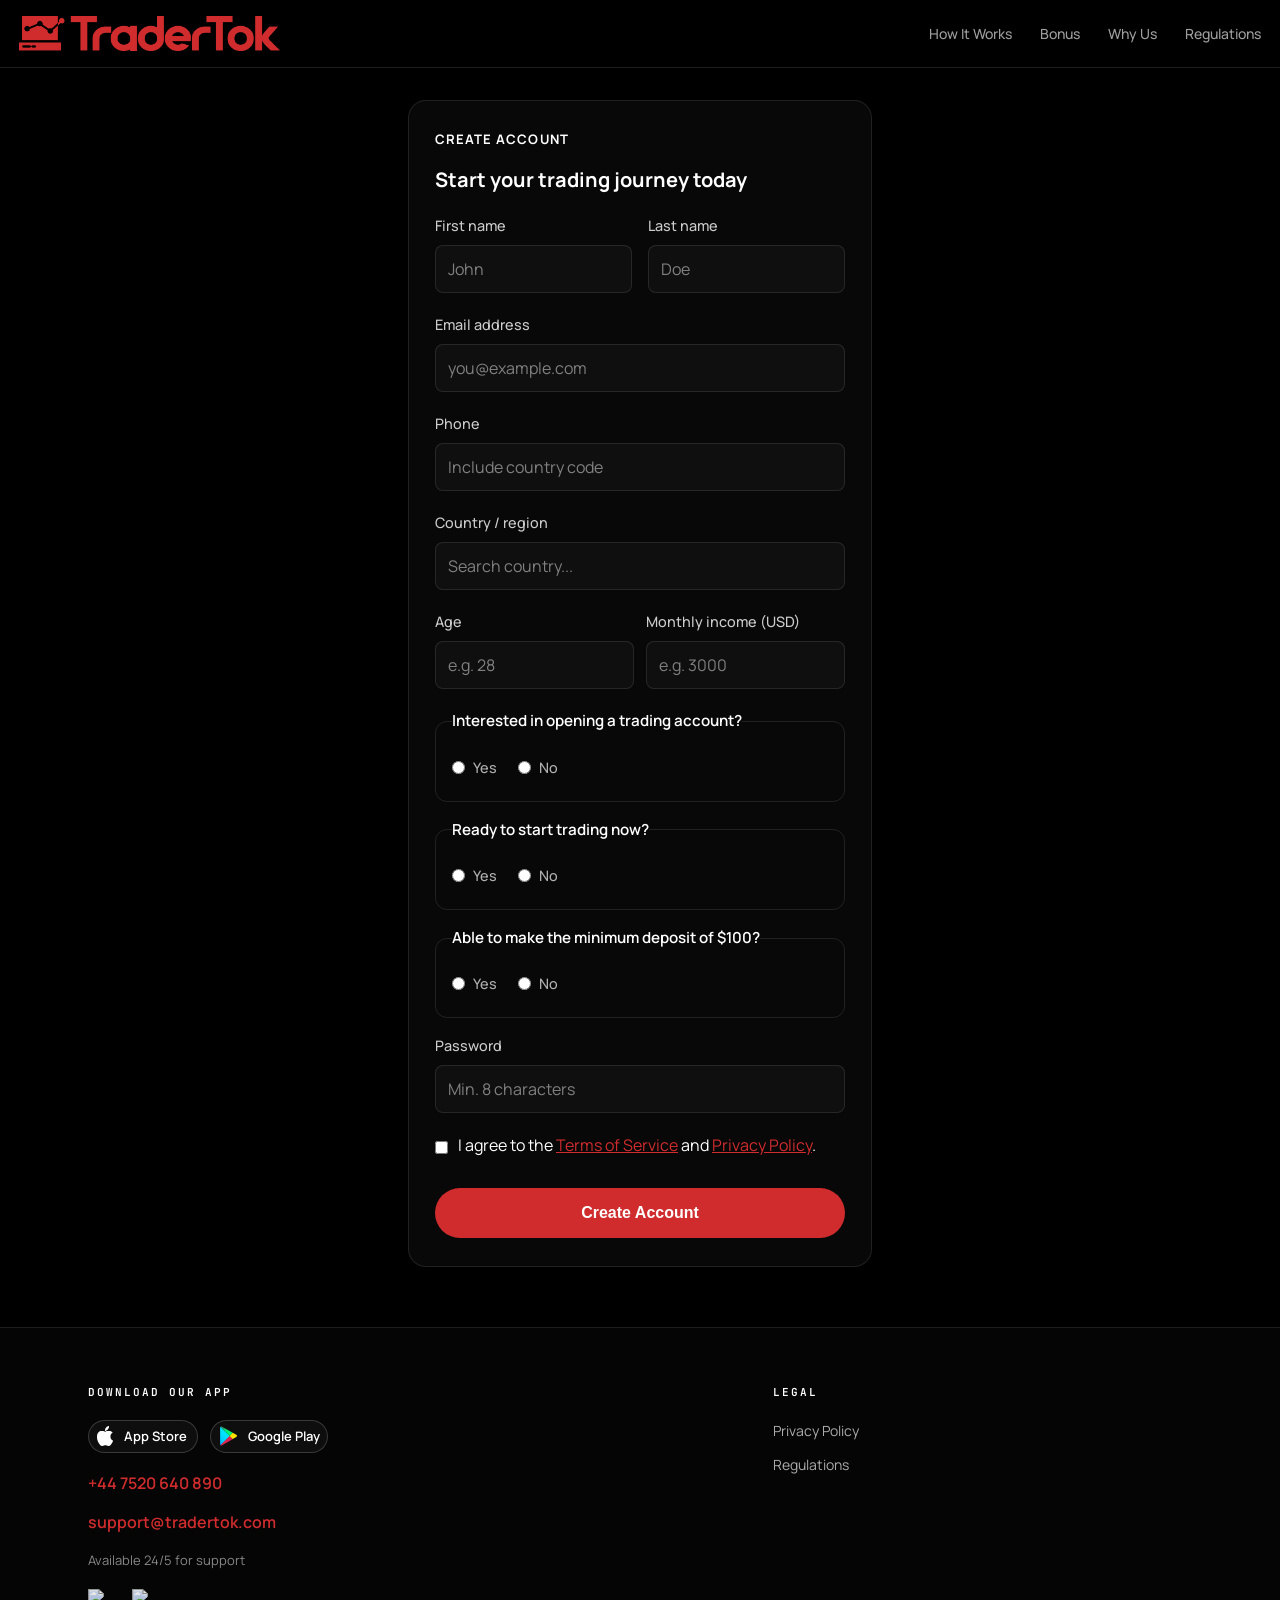
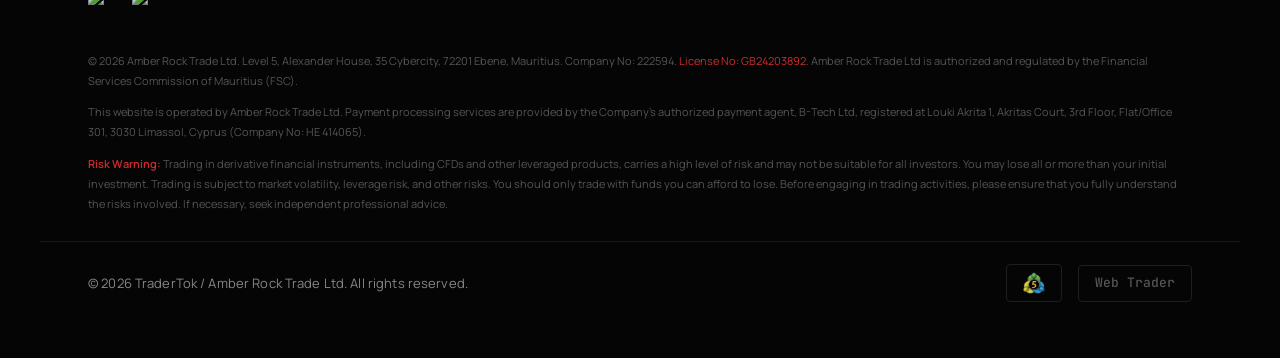
==== create-account.html @ b2080ecd "Add create-account.html and create-account.js" ====
<!DOCTYPE html>
<html lang="en">
<head>
    <meta charset="UTF-8">
    <meta name="viewport" content="width=device-width, initial-scale=1.0">
    <meta name="robots" content="noindex, nofollow">
    <link rel="icon" href="./assets/images/logo.png">
    <!-- Google Tag Manager -->
    <script>(function(w,d,s,l,i){w[l]=w[l]||[];w[l].push({'gtm.start':
    new Date().getTime(),event:'gtm.js'});var f=d.getElementsByTagName(s)[0],
    j=d.createElement(s),dl=l!='dataLayer'?'&l='+l:'';j.async=true;j.src=
    'https://www.googletagmanager.com/gtm.js?id='+i+dl;f.parentNode.insertBefore(j,f);
    })(window,document,'script','dataLayer','GTM-MFLLNNTD');</script>
    <!-- End Google Tag Manager -->
    <title>Create Account | TraderTok</title>
    <link rel="preconnect" href="https://fonts.googleapis.com">
    <link rel="preconnect" href="https://fonts.gstatic.com" crossorigin>
    <link href="https://fonts.googleapis.com/css2?family=JetBrains+Mono:wght@400;500;600&family=Manrope:wght@400;500;600;700;800&display=swap" rel="stylesheet">
    <link rel="stylesheet" href="./assets/css/design-tokens.css">
    <link rel="stylesheet" href="./assets/css/styles.css">
    <link rel="stylesheet" href="./assets/css/education-hub.css">
    <link rel="stylesheet" href="./assets/css/education-about-alignment.css">
    <style id="global-button-pills">
    :root { --btn-pill-radius: 9999px; }
    :is(.btn-primary,.btn-secondary,.btn-secondary1,.btn,.registration-account-submit,.edu-lead-gate-submit)
    { border-radius: var(--btn-pill-radius) !important; }
    </style>

    <style>
    .ib-search-select { position: relative; }
    .ib-search-select-input { width: 100%; }
    .ib-search-select-list {
        position: absolute; left: 0; right: 0; top: calc(100% + 4px);
        z-index: 40; max-height: 260px; overflow-y: auto;
        margin: 0; padding: 4px 0; list-style: none;
        background: var(--bg-secondary, #1a1a1a);
        border: 1px solid rgba(255,255,255,0.12);
        border-radius: 10px; box-shadow: 0 12px 32px rgba(0,0,0,0.35);
    }
    .ib-search-select-option { padding: 10px 14px; cursor: pointer; font-size: 0.95rem; color: var(--text-primary, #f2f2f2); }
    .ib-search-select-option:hover,
    .ib-search-select-option.is-highlighted { background: rgba(208,44,45,0.12); }
    .ib-search-select-option[hidden] { display: none !important; }
    </style>

    <style>
    :root {
        --border: #1E1E1E; --border-light: #2A2A2A;
        --font-mono: 'JetBrains Mono', monospace;
        --text-muted: #555555;
        --font-display: "Manrope", system-ui, sans-serif;
        --accent: #D02C2D;
    }
    .store-icon { width: 20px; height: 20px; flex-shrink: 0; display: block; }
    .site-footer { border-top: 1px solid var(--border); background: #050505; padding: 56px 0; }
    .site-footer-inner { max-width: 1200px; margin: 0 auto; padding: 0 48px; display: grid; grid-template-columns: 1.5fr 1fr; gap: 56px; }
    .footer-title { font-family: var(--font-mono); font-size: 11px; text-transform: uppercase; letter-spacing: 2px; color: var(--text-primary); margin-bottom: 18px; }
    .footer-links { display: flex; flex-direction: column; gap: 12px; }
    .footer-link { font-size: 14px; color: rgba(242,242,242,0.7); text-decoration: none; }
    .footer-link:hover { color: var(--text-primary); }
    .footer-store-buttons { display: flex; gap: 12px; flex-wrap: wrap; margin-bottom: 18px; }
    .footer-store-btn { display: inline-flex; align-items: center; gap: 10px; padding: 5px 7px; border: 1px solid rgba(255,255,255,0.18); border-radius: 999px; background: rgba(255,255,255,0.04); color: var(--text-primary); font-size: 13px; font-weight: 600; text-decoration: none; }
    .footer-contact { margin-top: 10px; }
    .footer-phone, .footer-email { display: block; color: var(--accent); text-decoration: none; font-weight: 600; margin-bottom: 6px; }
    .footer-support-note { font-size: 13px; color: rgba(242,242,242,0.55); }
    .footer-payments { display: flex; align-items: center; gap: 16px; margin-top: 18px; }
    .footer-payments img { height: 22px; width: auto; object-fit: contain; opacity: 0.9; display: block; }
    .footer-subbar-inner { max-width: 1200px; margin: 28px auto 0; padding: 22px 48px 0; border-top: 1px solid rgba(255,255,255,0.07); display: flex; align-items: center; justify-content: space-between; gap: 16px; }
    .footer-subbar-copy { font-size: 13px; color: rgba(242,242,242,0.55); }
    .footer-partners { display: flex; gap: 16px; align-items: center; flex-wrap: wrap; }
    .footer-partner { font-family: var(--font-mono); font-size: 13px; font-weight: 500; color: var(--text-muted); padding: 7px 16px; border: 1px solid var(--border); border-radius: 4px; display: inline-flex; align-items: center; gap: 8px; }
    .footer-regulatory { font-size: 11px; line-height: 1.8; color: var(--text-muted); max-width: 1200px; margin: 40px auto 0; padding: 0 48px; }
    .footer-regulatory p { margin-bottom: 12px; }
    .footer-regulatory .risk-warning { color: var(--accent); font-weight: 600; }
    .container { max-width: 1200px; margin: 0 auto; padding: 0 48px; }
    @media (max-width: 1024px) { .site-footer-inner { grid-template-columns: 1fr 1fr; gap: 40px; } }
    @media (max-width: 640px) { .site-footer-inner { grid-template-columns: 1fr; padding: 0 20px; gap: 28px; } .footer-subbar-inner { padding: 16px 20px 0; flex-direction: column; text-align: center; } .footer-regulatory { padding: 0 20px; } }

    .mktg-nav {
        position: fixed; top: 0; left: 0; right: 0; z-index: 200;
        height: 68px; padding: 0 0.5cm;
        display: flex; align-items: center; justify-content: space-between;
        background: rgba(0,0,0,0.92); backdrop-filter: blur(24px);
        border-bottom: 1px solid var(--border);
    }
    .mktg-nav-logo { display: flex; align-items: center; text-decoration: none; flex-shrink: 0; }
    .mktg-nav-logo-img { height: 36px; width: auto; object-fit: contain; }
    .mktg-nav-links { display: flex; align-items: center; gap: 28px; list-style: none; min-width: 0; }
    .mktg-nav-links a { color: rgba(242,242,242,0.65); text-decoration: none; font-size: 14px; font-weight: 500; transition: color 0.2s; }
    .mktg-nav-links a:hover { color: #f2f2f2; }
    .mktg-mobile-btn { display: none; background: none; border: none; cursor: pointer; flex-direction: column; gap: 5px; padding: 8px; flex-shrink: 0; }
    .mktg-mobile-btn span { display: block; width: 24px; height: 2px; background: #f2f2f2; border-radius: 2px; }
    @media (max-width: 900px) {
        .mktg-nav { padding: 0 0.5cm; }
        .mktg-nav-links { display: none; position: fixed; top: 68px; left: 0; right: 0; flex-direction: column; align-items: stretch; gap: 0; background: rgba(0,0,0,0.97); border-bottom: 1px solid var(--border); z-index: 199; }
        .mktg-nav-links.show { display: flex; }
        .mktg-nav-links li { border-bottom: 1px solid rgba(255,255,255,0.07); }
        .mktg-nav-links a { padding: 14px 24px; display: block; }
        .mktg-mobile-btn { display: flex; }
    }
    </style>

    <style>
    .registration-qualification-fields { margin: 4px 0 8px; }
    .registration-qualification-fields .form-group input[type="number"] { width: 100%; }
    .registration-qualification-radio-group {
        border: 1px solid var(--border-color, rgba(255,255,255,0.12));
        border-radius: 12px; padding: 14px 16px; margin: 0 0 16px;
    }
    .registration-qualification-radio-group legend {
        color: var(--text-primary,#f2f2f2); font-weight:600; margin:0 0 8px; padding:0; font-size:0.95rem;
    }
    .registration-qualification-radio-group label {
        display:inline-flex; align-items:center; gap:8px; margin-right:18px; color:var(--text-secondary,#b0b0b0);
    }
    .ca-name-row { display:grid; grid-template-columns:1fr 1fr; gap:16px; }
    @media(max-width:480px){ .ca-name-row { grid-template-columns:1fr; } }
    .qual-grid-2 { display:grid; grid-template-columns:1fr 1fr; gap:12px; }
    @media(max-width:480px){ .qual-grid-2 { grid-template-columns:1fr; } }
    </style>
</head>
<body>
<noscript><iframe src="https://www.googletagmanager.com/ns.html?id=GTM-MFLLNNTD"
height="0" width="0" style="display:none;visibility:hidden"></iframe></noscript>

<nav class="mktg-nav">
    <a href="./" class="mktg-nav-logo">
        <img src="./assets/images/logo.png" alt="TraderTok" class="mktg-nav-logo-img">
    </a>
    <ul class="mktg-nav-links" id="mktgNavLinks">
        <li><a href="./index.html#how-it-works">How It Works</a></li>
        <li><a href="./index.html#bonus">Bonus</a></li>
        <li><a href="./index.html#why-tradertok">Why Us</a></li>
        <li><a href="./regulations.html">Regulations</a></li>
    </ul>
    <button class="mktg-mobile-btn" onclick="document.getElementById('mktgNavLinks').classList.toggle('show')" aria-label="Toggle navigation">
        <span></span><span></span><span></span>
    </button>
</nav>

<section class="education-subpage-content" style="padding-top:100px; padding-bottom:60px;">
    <div class="container" style="max-width:560px;">
        <div class="registration-account-card">
            <div class="education-article-meta">Create Account</div>
            <h3 class="registration-account-card-title">Start your trading journey today</h3>

            <form id="createAccountForm" class="deposit-form registration-account-form" novalidate>

                <!-- Name row -->
                <div class="ca-name-row">
                    <div class="form-group">
                        <label for="ca-firstname">First name</label>
                        <input id="ca-firstname" type="text" name="firstName" placeholder="John" required autocomplete="given-name">
                    </div>
                    <div class="form-group">
                        <label for="ca-lastname">Last name</label>
                        <input id="ca-lastname" type="text" name="lastName" placeholder="Doe" required autocomplete="family-name">
                    </div>
                </div>

                <!-- Email -->
                <div class="form-group">
                    <label for="ca-email">Email address</label>
                    <input id="ca-email" type="email" name="email" placeholder="you@example.com" required autocomplete="email">
                </div>

                <!-- Phone -->
                <div class="form-group">
                    <label for="ca-phone">Phone</label>
                    <input id="ca-phone" type="tel" name="phone" placeholder="Include country code" required autocomplete="tel">
                </div>

                <!-- Country searchable select — prefix: createAccount -->
                <div class="form-group">
                    <label for="createAccountCountrySearch">Country / region</label>
                    <div class="ib-search-select" id="createAccountCountryWrap">
                        <input type="hidden" name="country" id="createAccountCountry" value="">
                        <input type="text" id="createAccountCountrySearch" class="ib-search-select-input"
                            placeholder="Search country..." autocomplete="off" autocorrect="off" spellcheck="false"
                            aria-autocomplete="list" aria-controls="createAccountCountryList"
                            aria-expanded="false" role="combobox" required>
                        <ul class="ib-search-select-list" id="createAccountCountryList" role="listbox" hidden></ul>
                    </div>
                </div>

                <!-- Qualification fields -->
                <div class="registration-qualification-fields" data-qual-prefix="">
                    <div class="qual-grid-2">
                        <div class="form-group">
                            <label for="ca-lead-age">Age</label>
                            <input type="number" id="ca-lead-age" name="lead_age" min="18" max="120" step="1" inputmode="numeric" placeholder="e.g. 28" required>
                        </div>
                        <div class="form-group">
                            <label for="ca-lead-monthly-income">Monthly income (USD)</label>
                            <input type="number" id="ca-lead-monthly-income" name="lead_monthly_income" min="0" step="1" inputmode="numeric" placeholder="e.g. 3000" required>
                        </div>
                    </div>
                    <fieldset class="registration-qualification-radio-group">
                        <legend>Interested in opening a trading account?</legend>
                        <label><input type="radio" name="lead_interested_account" value="yes" required><span>Yes</span></label>
                        <label><input type="radio" name="lead_interested_account" value="no" required><span>No</span></label>
                    </fieldset>
                    <fieldset class="registration-qualification-radio-group">
                        <legend>Ready to start trading now?</legend>
                        <label><input type="radio" name="lead_ready_to_trade" value="yes" required><span>Yes</span></label>
                        <label><input type="radio" name="lead_ready_to_trade" value="no" required><span>No</span></label>
                    </fieldset>
                    <fieldset class="registration-qualification-radio-group">
                        <legend>Able to make the minimum deposit of $100?</legend>
                        <label><input type="radio" name="lead_min_deposit_100" value="yes" required><span>Yes</span></label>
                        <label><input type="radio" name="lead_min_deposit_100" value="no" required><span>No</span></label>
                    </fieldset>
                </div>

                <!-- Password -->
                <div class="form-group">
                    <label for="ca-password">Password</label>
                    <input id="ca-password" type="password" name="password" placeholder="Min. 8 characters" required autocomplete="new-password">
                </div>

                <!-- Terms -->
                <div class="edu-lead-gate-consent">
                    <label class="edu-lead-gate-check-label">
                        <input type="checkbox" name="consent" id="ca-consent" value="1" required>
                    </label>
                    <span>I agree to the <a href="./terms.html" target="_blank" rel="noopener noreferrer">Terms of Service</a> and <a href="./privacy.html" target="_blank" rel="noopener noreferrer">Privacy Policy</a>.</span>
                </div>

                <!-- Error -->
                <p class="edu-lead-gate-error" id="ca-error" role="alert" hidden></p>

                <!-- Submit -->
                <button type="submit" class="btn-primary registration-account-submit">Create Account</button>

            </form>
        </div>
    </div>
</section>

<footer id="lp-footer" class="site-footer">
    <div class="site-footer-inner">
        <div>
            <div class="footer-title">Download Our App</div>
            <div class="footer-store-buttons">
                <a class="footer-store-btn" href="https://apps.apple.com/tr/app/tradertok/id6759670314" target="_blank" rel="noopener noreferrer">
                    <img style="max-width:18px;" src="./assets/images/Apple_logo_black.png" alt="Apple" class="store-icon">
                    <span>App Store</span>
                </a>
                <a class="footer-store-btn" href="https://play.google.com/store/apps/details?id=com.tradertok.app" target="_blank" rel="noopener noreferrer">
                    <svg class="store-icon" viewBox="0 0 512 512" xmlns="http://www.w3.org/2000/svg" style="width:20px;height:20px;"><defs><linearGradient id="gp-a" x1="61.634" x2="233.38" y1="474.99" y2="255.12" gradientUnits="userSpaceOnUse"><stop offset="0" stop-color="#00a0ff"/><stop offset=".26" stop-color="#00beff"/><stop offset=".512" stop-color="#00d2ff"/><stop offset="1" stop-color="#00e3ff"/></linearGradient><linearGradient id="gp-b" x1="271.85" x2="131.4" y1="256" y2="256" gradientUnits="userSpaceOnUse"><stop offset="0" stop-color="#ffe000"/><stop offset=".409" stop-color="#ffbd00"/><stop offset=".775" stop-color="orange"/><stop offset="1" stop-color="#ff9c00"/></linearGradient><linearGradient id="gp-c" x1="162.07" x2="314.18" y1="282.1" y2="440.97" gradientUnits="userSpaceOnUse"><stop offset="0" stop-color="#ff3a44"/><stop offset="1" stop-color="#c31162"/></linearGradient><linearGradient id="gp-d" x1="113.67" x2="188.5" y1="70.44" y2="158.24" gradientUnits="userSpaceOnUse"><stop offset="0" stop-color="#32a071"/><stop offset=".476" stop-color="#15cf74"/><stop offset="1" stop-color="#00f076"/></linearGradient></defs><path d="M64.37 18.51c-6.18 6.59-9.84 16.66-9.84 29.78v415.42c0 13.13 3.66 23.2 9.84 29.78l1.56 1.52 232.6-232.6v-5.48L65.93 24.99z" fill="url(#gp-a)"/><path d="M375.07 339.82l-77.54-77.56v-12.51l77.54-77.54 1.75 1 91.93 52.23c26.26 14.92 26.26 39.34 0 54.26l-91.93 52.23z" fill="url(#gp-b)"/><path d="M376.82 338.82L297.53 256 64.37 493.29c8.65 9.16 22.95 10.29 38.98 1.15z" fill="url(#gp-c)"/><path d="M376.82 173.18L103.35 17.56C87.32 8.42 73.02 9.55 64.37 18.71L297.53 256z" fill="url(#gp-d)"/></svg>
                    <span>Google Play</span>
                </a>
            </div>
            <div class="footer-contact">
                <a class="footer-phone" href="tel:+447520640890">+44 7520 640 890</a>
                <a class="footer-email" href="mailto:support@tradertok.com">support@tradertok.com</a>
                <div class="footer-support-note">Available 24/5 for support</div>
            </div>
            <div class="footer-payments" aria-label="Payment methods">
                <img style="max-width:28px;" src="https://upload.wikimedia.org/wikipedia/commons/thumb/5/5c/Visa_Inc._logo_%282021%E2%80%93present%29.svg/3840px-Visa_Inc._logo_%282021%E2%80%93present%29.svg.png" alt="Visa">
                <img style="max-width:28px;" src="https://upload.wikimedia.org/wikipedia/commons/2/2a/Mastercard-logo.svg" alt="Mastercard">
            </div>
        </div>
        <div>
            <div class="footer-title">Legal</div>
            <div class="footer-links">
                <a class="footer-link" href="./privacy.html">Privacy Policy</a>
                <a class="footer-link" href="./regulations.html">Regulations</a>
            </div>
        </div>
    </div>

    <div class="footer-regulatory">
        <p>© 2026 Amber Rock Trade Ltd. Level 5, Alexander House, 35 Cybercity, 72201 Ebene, Mauritius. Company No: 222594. <a href="#" style="color:var(--accent);text-decoration:none;">License No: GB24203892</a>. Amber Rock Trade Ltd is authorized and regulated by the Financial Services Commission of Mauritius (FSC).</p>
        <p>This website is operated by Amber Rock Trade Ltd. Payment processing services are provided by the Company's authorized payment agent, B-Tech Ltd, registered at Louki Akrita 1, Akritas Court, 3rd Floor, Flat/Office 301, 3030 Limassol, Cyprus (Company No: HE 414065).</p>
        <p><span class="risk-warning">Risk Warning:</span> Trading in derivative financial instruments, including CFDs and other leveraged products, carries a high level of risk and may not be suitable for all investors. You may lose all or more than your initial investment. Trading is subject to market volatility, leverage risk, and other risks. You should only trade with funds you can afford to lose. Before engaging in trading activities, please ensure that you fully understand the risks involved. If necessary, seek independent professional advice.</p>
    </div>

    <div class="footer-subbar-inner">
        <p class="footer-subbar-copy">© 2026 TraderTok / Amber Rock Trade Ltd. All rights reserved.</p>
        <div class="footer-partners">
            <div class="footer-partner"><img src="./assets/images/mt5.png" alt="MetaTrader 5" style="height:22px;width:auto;object-fit:contain;vertical-align:middle;"></div>
            <div class="footer-partner">Web Trader</div>
        </div>
    </div>
</footer>

<script>
window.i18n = { t: function(key){ return key; } };
</script>
<script src="./assets/js/leads-utils.js" defer></script>
<script src="./assets/js/country-iso-data.js" defer></script>
<script src="./assets/js/country-search-select.js" defer></script>
<script src="./assets/js/create-account.js" defer></script>
</body>
</html>
---- assets/css/design-tokens.css ----
:root {
  --font-family-base: "Manrope", system-ui, -apple-system, BlinkMacSystemFont, "Segoe UI", sans-serif;
  --font-family-heading: var(--font-family-base);

  --brand-gradient: linear-gradient(135deg, #d02c2d 0%, #d02c2d 100%);
  --brand-color-start: #d02c2d;
  --brand-color-end: #d02c2d;
  --primary-color: var(--brand-color-start);
  --brand-shadow: rgba(230, 57, 70, 0.4);

  --bg-primary: #000000;
  --bg-secondary: #0a0a0a;
  --bg-tertiary: #141414;
  --text-primary: #ffffff;
  --text-secondary: #b0b0b0;
  --text-tertiary: #808080;
  --border-color: rgba(255, 255, 255, 0.1);
  --card-bg: rgba(255, 255, 255, 0.03);
  --card-border: rgba(255, 255, 255, 0.08);
  --hover-bg: rgba(255, 255, 255, 0.05);
  --shadow-color: rgba(0, 0, 0, 0.3);
  --field-bg: var(--card-bg);
  --field-bg-hover: var(--hover-bg);
  --field-border: var(--border-color);
  --field-text: var(--text-primary);
  --field-placeholder: var(--text-tertiary);

  --container-max-width: 1400px;
  --container-padding: 20px;
  --radius-sm: 10px;
  --radius-md: 16px;
  --radius-lg: 24px;
  --radius-xl: 32px;

  --transition-base: 0.3s ease;
}

body.light-theme {
  --bg-primary: #ffffff;
  --bg-secondary: #f8f9fa;
  --bg-tertiary: #f0f2f5;
  --text-primary: #1a1a1a;
  --text-secondary: #4a4a4a;
  --text-tertiary: #6a6a6a;
  --border-color: rgba(0, 0, 0, 0.1);
  --card-bg: #ffffff;
  --card-border: rgba(0, 0, 0, 0.08);
  --hover-bg: rgba(0, 0, 0, 0.02);
  --shadow-color: rgba(0, 0, 0, 0.1);
  --field-bg: var(--card-bg);
  --field-bg-hover: var(--hover-bg);
  --field-border: var(--border-color);
  --field-text: var(--text-primary);
  --field-placeholder: var(--text-tertiary);
}
---- assets/css/styles.css ----
/* Reset and base styles */
* {
  margin: 0;
  padding: 0;
  box-sizing: border-box;
}

html {
  overflow-x: clip;
}

:root {
  /* Brand — unified primary red (no orange stop) */
  --brand-gradient: linear-gradient(135deg, #d02c2d 0%, #d02c2d 100%);
  --brand-color-start: #d02c2d;
  --brand-color-end: #d02c2d;
  --primary-color: var(--brand-color-start);
  --brand-shadow: rgba(230, 57, 70, 0.4);

  /* Dark Theme Colors (Default) */
  --bg-primary: #000000;
  --bg-secondary: #0a0a0a;
  --bg-tertiary: #141414;
  --text-primary: #ffffff;
  --text-secondary: #b0b0b0;
  --text-tertiary: #808080;
  --border-color: rgba(255, 255, 255, 0.1);
  --card-bg: rgba(255, 255, 255, 0.03);
  --card-border: rgba(255, 255, 255, 0.08);
  --hover-bg: rgba(255, 255, 255, 0.05);
  --shadow-color: rgba(0, 0, 0, 0.3);
  /* Fully rounded ends for buttons and button-like controls */
  --btn-pill-radius: 9999px;
}

/* Light Theme */
body.light-theme {
  --bg-primary: #ffffff;
  --bg-secondary: #f8f9fa;
  --bg-tertiary: #f0f2f5;
  --text-primary: #1a1a1a;
  --text-secondary: #4a4a4a;
  --text-tertiary: #6a6a6a;
  --border-color: rgba(0, 0, 0, 0.1);
  --card-bg: #ffffff;
  --card-border: rgba(0, 0, 0, 0.08);
  --hover-bg: rgba(0, 0, 0, 0.02);
  --shadow-color: rgba(0, 0, 0, 0.1);
}

body {
  font-family: var(
    --font-family-base,
    "Manrope",
    system-ui,
    -apple-system,
    BlinkMacSystemFont,
    "Segoe UI",
    sans-serif
  );
  background-color: var(--bg-primary);
  color: var(--text-primary);
  line-height: 1.6;
  overflow-x: clip;
  transition:
    background-color 0.3s ease,
    color 0.3s ease;
}

.container {
  max-width: var(--container-max-width, 1200px);
  margin: 0 auto;
  padding: 0 var(--container-padding, 20px);
  width: 100%;
}

h1,
h2,
h3,
h4,
h5,
h6 {
  font-family: var(
    --font-family-heading,
    var(--font-family-base, "Manrope", sans-serif)
  );
}

a {
  color: var(--primary-color)
}

/* Header Styles */
.header {
  background-color: transparent;
  padding: 20px 0;
  position: fixed;
  width: 100%;
  top: 0;
  z-index: 1000;
  transition: backdrop-filter 0.3s ease;
}

.header .container {
  max-width: 1200px;
  padding: 0 28px;
}

.header-blur {
  backdrop-filter: blur(10px);
}

.header-content {
  display: flex;
  align-items: center;
  justify-content: space-between;
  gap: clamp(14px, 1.8vw, 32px);
  position: relative;
}

/* Logo */
.logo {
  display: flex;
  align-items: center;
  cursor: pointer;
  flex: 0 0 auto;
  flex-shrink: 0;
}

.logo-image {
  height: 32px;
  width: auto;
}

/* Navigation */
.nav {
  display: flex;
  justify-content: center;
  flex: 1 1 auto;
  min-width: 0;
  max-width: none;
  margin: 0 auto;
}

.nav-list {
  display: flex;
  flex-wrap: wrap;
  justify-content: center;
  row-gap: 6px;
  list-style: none;
  gap: 0;
  align-items: center;
  width: 100%;
  background: var(--card-bg);
  backdrop-filter: blur(30px) saturate(150%);
  -webkit-backdrop-filter: blur(30px) saturate(150%);
  border-radius: var(--btn-pill-radius);
  border: 1px solid var(--border-color);
  padding: 5px 8px;
  box-shadow: 0 4px 24px var(--shadow-color);
  position: relative;
  z-index: 100;
}

.nav-item {
  position: relative;
  opacity: 1;
  min-width: 0;
  flex: 0 1 auto;
}

.nav-item.dropdown::after {
  content: "";
  position: absolute;
  top: 100%;
  left: -20px;
  right: -20px;
  height: 35px;
  z-index: 45;
}

.nav-link {
  color: var(--text-secondary);
  text-decoration: none;
  font-size: clamp(15px, 0.68vw, 18px);
  font-weight: 500;
  display: flex;
  align-items: center;
  gap: 5px;
  padding: 10px clamp(10px, 0.9vw, 16px);
  transition: all 0.3s;
  white-space: normal;
  line-height: 1.25;
  text-align: center;
  justify-content: center;
  max-width: min(14.5rem, 100%);
  border-radius: var(--btn-pill-radius);
  flex-shrink: 1;
  hyphens: auto;
  overflow-wrap: anywhere;
}

.nav-link:hover {
  color: var(--text-primary);
  background-color: var(--hover-bg);
}

.nav-link.active {
  background: var(--brand-gradient);
  -webkit-background-clip: text;
  -webkit-text-fill-color: transparent;
  background-clip: text;
  font-weight: 500;
}

.arrow {
  font-size: 9px;
  transition: transform 0.3s;
  opacity: 0.7;
}

.nav-item:hover .arrow {
  transform: rotate(180deg);
}

/* Desktop: single-line pill nav — no row wrap, no label wrap; bar grows with content */
@media (min-width: 769px) {
  .header .container {
    max-width: min(100%, 1440px);
  }

  .nav-list {
    flex-wrap: nowrap;
    row-gap: 0;
    width: max-content;
    max-width: 100%;
    margin-left: auto;
    margin-right: auto;
  }

  .nav-item {
    flex-shrink: 0;
  }

  .nav-link {
    white-space: nowrap;
    max-width: none;
    flex-shrink: 0;
    hyphens: manual;
    overflow-wrap: normal;
  }
}

/* Dropdown Menu */
.dropdown-menu {
  position: absolute;
  top: calc(100% + 12px);
  left: 0;
  transform: none;
  background: var(--bg-secondary);
  backdrop-filter: blur(40px) saturate(150%);
  -webkit-backdrop-filter: blur(40px) saturate(150%);
  border: 1px solid var(--border-color);
  border-radius: 16px;
  padding: 16px;
  min-width: 280px;
  max-width: 350px;
  box-shadow: 0 8px 32px var(--shadow-color);
  opacity: 0;
  visibility: hidden;
  transition:
    opacity 0.2s ease,
    visibility 0.2s ease;
  display: flex;
  gap: 0;
  pointer-events: none;
  z-index: 50;
}

/* Hover only on desktop (min-width: 769px) */
@media (min-width: 769px) {
  .nav-item:hover .dropdown-menu,
  .dropdown-menu:hover {
    opacity: 1;
    visibility: visible;
    pointer-events: auto;
  }
}

/* Dropdown Cards Grid */
.dropdown-cards {
  flex: 1;
  display: flex;
  flex-direction: column;
  gap: 0;
  width: 100%;
}

.menu-card {
  padding: 10px 12px;
  text-decoration: none;
  transition: all 0.2s;
  border-radius: 15px;
  display: flex;
  align-items: flex-start;
  gap: 12px;
}

.menu-card:hover {
  background-color: var(--hover-bg);
}

.menu-icon {
  flex-shrink: 0;
  width: 20px;
  height: 20px;
  display: flex;
  align-items: center;
  justify-content: center;
  margin-top: 2px;
}

.menu-icon svg {
  width: 20px;
  height: 20px;
  color: var(--text-tertiary);
  transition: all 0.3s;
}

.menu-card:hover .menu-icon svg {
  color: #d02c2d;
}

.menu-text {
  flex: 1;
}

.menu-card h3 {
  font-size: 14px;
  font-weight: 400;
  color: var(--text-primary);
  margin: 0 0 3px 0;
  line-height: 1.4;
  transition: all 0.3s;
}

.menu-card:hover h3 {
  background: var(--brand-gradient);
  -webkit-background-clip: text;
  -webkit-text-fill-color: transparent;
  background-clip: text;
}

.menu-card p {
  font-size: 12px;
  color: var(--text-secondary);
  margin: 0;
  line-height: 1.4;
}

/* Mega menu (multi-column, container-aware) */
@media (min-width: 769px) {
  .nav-item.mega-dropdown .dropdown-menu.mega-menu-dropdown {
    left: 50%;
    right: auto;
    transform: translateX(-50%);
    width: min(720px, calc(100vw - 48px));
    min-width: min(560px, calc(100vw - 40px)) !important;
    max-width: min(920px, calc(100vw - 32px)) !important;
    padding: 18px 20px;
    display: block;
  }

  .nav-item.mega-dropdown .dropdown-menu.mega-menu-dropdown--partners {
    width: min(900px, calc(100vw - 48px));
    min-width: min(640px, calc(100vw - 40px)) !important;
  }
}

.dropdown-cards.mega-menu-cards {
  display: grid !important;
  gap: 8px;
  width: 100%;
}

.mega-menu-cards--2col {
  grid-template-columns: repeat(2, minmax(0, 1fr));
}

.mega-menu-cards--3col {
  grid-template-columns: repeat(3, minmax(0, 1fr));
}

@media (max-width: 640px) {
  .mega-menu-cards--2col,
  .mega-menu-cards--3col {
    grid-template-columns: 1fr;
  }
}

.mega-menu-partners-top {
  display: grid;
  grid-template-columns: repeat(2, minmax(0, 1fr));
  gap: 8px;
  margin-bottom: 12px;
}

@media (max-width: 520px) {
  .mega-menu-partners-top {
    grid-template-columns: 1fr;
  }
}

.mega-menu-offers-block {
  border-top: 1px solid var(--border-color);
  padding-top: 14px;
  margin-top: 4px;
}

.mega-menu-section-label {
  font-size: 11px;
  font-weight: 600;
  color: var(--text-tertiary);
  text-transform: uppercase;
  letter-spacing: 0.05em;
  margin: 0 0 10px 0;
  padding: 0 4px;
}

.offers-dropdown--embedded .offers-dropdown-grid {
  margin-bottom: 12px;
}

.mega-menu-dropdown .menu-text h3,
.mega-menu-dropdown .menu-text p {
  overflow-wrap: anywhere;
  word-break: normal;
}

@media (max-width: 900px) {
  .offers-dropdown--embedded .offers-dropdown-grid {
    grid-template-columns: 1fr;
  }
}

/* Offers Dropdown Styles */
.dropdown-menu.offers-dropdown {
  min-width: 600px;
  max-width: 700px;
  padding: 20px;
  display: block; /* Override the flex from base .dropdown-menu */
  left: 50%;
  transform: translateX(-50%);
}

.offers-dropdown-grid {
  display: grid;
  grid-template-columns: repeat(3, 1fr);
  gap: 16px;
  margin-bottom: 16px;
}

.offers-dropdown-col {
  display: flex;
  flex-direction: column;
  gap: 4px;
}

.offers-dropdown-heading {
  font-size: 11px;
  font-weight: 600;
  color: var(--text-tertiary);
  text-transform: uppercase;
  letter-spacing: 0.5px;
  margin: 0 0 8px 0;
  padding: 0 8px;
}

.offers-dropdown-item {
  display: flex;
  align-items: center;
  gap: 10px;
  padding: 8px;
  border-radius: 15px;
  text-decoration: none;
  transition: all 0.2s ease;
  cursor: pointer;
}

.offers-dropdown-item:hover {
  background-color: var(--hover-bg);
}

.offers-flag {
  flex-shrink: 0;
  width: 24px;
  height: 18px;
  display: flex;
  align-items: center;
  justify-content: center;
  border-radius: 3px;
  overflow: hidden;
  box-shadow: 0 1px 3px rgba(0, 0, 0, 0.2);
}

.offers-flag svg {
  width: 100%;
  height: 100%;
  display: block;
}

.offers-dropdown-info {
  flex: 1;
  display: flex;
  flex-direction: column;
  gap: 2px;
  min-width: 0;
}

.offers-dropdown-name {
  font-size: 13px;
  font-weight: 500;
  color: var(--text-primary);
  line-height: 1.3;
  transition: color 0.2s ease;
}

.offers-dropdown-item:hover .offers-dropdown-name {
  background: var(--brand-gradient);
  -webkit-background-clip: text;
  -webkit-text-fill-color: transparent;
  background-clip: text;
}

.offers-dropdown-item--disabled {
  cursor: not-allowed;
  opacity: 0.45;
  pointer-events: none;
}

.offers-dropdown-item--disabled .offers-dropdown-name,
.offers-dropdown-item--disabled .offers-dropdown-offer {
  -webkit-text-fill-color: var(--text-secondary);
  color: var(--text-secondary);
}

.offers-dropdown-offer {
  font-size: 11px;
  color: var(--text-secondary);
  line-height: 1.3;
}

.offers-dropdown-footer {
  padding-top: 12px;
  border-top: 1px solid var(--border-color);
  text-align: center;
}

.offers-dropdown-all {
  display: inline-block;
  font-size: 13px;
  font-weight: 600;
  color: var(--text-primary);
  text-decoration: none;
  padding: 8px 16px;
  border-radius: var(--btn-pill-radius);
  transition: all 0.2s ease;
}

.offers-dropdown-all:hover {
  background: var(--brand-gradient);
  -webkit-background-clip: text;
  -webkit-text-fill-color: transparent;
  background-clip: text;
}

.offers-dropdown-all--disabled {
  cursor: not-allowed;
  opacity: 0.45;
  pointer-events: none;
  color: var(--text-secondary);
}

/* Header Actions */
.header-actions {
  display: flex;
  align-items: center;
  justify-content: flex-end;
  gap: 10px;
  z-index: 100;
  flex: 0 0 auto;
  flex-shrink: 0;
  white-space: nowrap;
}

/* Language Selector */
.language-selector {
  position: relative;
}

body.region-language-locked .language-btn {
  cursor: default;
}

body.region-language-locked .language-btn .language-arrow {
  opacity: 0.35;
}

/* Hide mobile language section on desktop */
.mobile-language-section {
  display: none;
}

.language-btn {
  display: flex;
  align-items: center;
  gap: 8px;
  padding: 8px 12px;
  background: var(--card-bg);
  backdrop-filter: blur(10px);
  border: 1px solid var(--border-color);
  border-radius: var(--btn-pill-radius);
  color: var(--text-primary);
  cursor: pointer;
  transition: all 0.3s ease;
  font-size: 14px;
  font-weight: 500;
  white-space: nowrap;
}

.language-btn:hover {
  background: var(--hover-bg);
  border-color: var(--card-border);
}

.language-btn.active {
  background: var(--hover-bg);
}

.language-flag {
  display: flex;
  align-items: center;
  justify-content: center;
}

.flag-icon {
  width: 20px;
  height: 15px;
  border-radius: 2px;
  box-shadow: 0 1px 3px rgba(0, 0, 0, 0.2);
}

.language-code {
  font-size: 13px;
  font-weight: 600;
  letter-spacing: 0.5px;
}

.language-arrow {
  opacity: 0.6;
  transition: transform 0.3s ease;
}

.language-btn.active .language-arrow {
  transform: rotate(180deg);
}

.language-dropdown {
  position: absolute;
  top: calc(100% + 8px);
  right: 0;
  min-width: 160px;
  background: var(--bg-secondary);
  backdrop-filter: blur(40px);
  border: 1px solid var(--border-color);
  border-radius: 12px;
  padding: 8px;
  box-shadow: 0 10px 40px var(--shadow-color);
  opacity: 0;
  visibility: hidden;
  transform: translateY(-10px);
  transition: all 0.3s ease;
  z-index: 1000;
}

.language-dropdown.active {
  opacity: 1;
  visibility: visible;
  transform: translateY(0);
}

.language-item {
  display: flex;
  align-items: center;
  gap: 12px;
  padding: 10px 12px;
  border-radius: var(--btn-pill-radius);
  cursor: pointer;
  transition: all 0.2s ease;
  margin-bottom: 5px;
}

.language-item:hover {
  background: var(--hover-bg);
}

.language-item.active {
  background: rgba(230, 57, 70, 0.15);
}

.language-item .flag-icon {
  width: 24px;
  height: 18px;
}

.language-name {
  font-size: 14px;
  color: var(--text-primary);
  font-weight: 500;
}

/* Theme Toggle */
.theme-toggle {
  display: flex;
  align-items: center;
  justify-content: center;
  width: 40px;
  height: 40px;
  background: var(--card-bg);
  backdrop-filter: blur(10px);
  border: 1px solid var(--card-border);
  border-radius: var(--btn-pill-radius);
  cursor: pointer;
  transition: all 0.3s ease;
  position: relative;
  overflow: hidden;
}

.theme-toggle:hover {
  background: var(--hover-bg);
  border-color: var(--border-color);
  transform: translateY(-2px);
  box-shadow: 0 4px 12px var(--shadow-color);
}

.theme-toggle svg {
  position: absolute;
  color: var(--text-primary);
  transition: all 0.3s ease;
}

/* Dark theme - show sun icon */
.theme-toggle .sun-icon {
  opacity: 1;
  transform: rotate(0deg) scale(1);
}

.theme-toggle .moon-icon {
  opacity: 0;
  transform: rotate(90deg) scale(0);
}

/* Light theme - show moon icon */
body.light-theme .theme-toggle .sun-icon {
  opacity: 0;
  transform: rotate(-90deg) scale(0);
}

body.light-theme .theme-toggle .moon-icon {
  opacity: 1;
  transform: rotate(0deg) scale(1);
}

/* Buttons */
.btn-secondary {
  background: var(--brand-gradient);
  border: none;
  color: #ffffff;
  padding: 10px 24px;
  border-radius: var(--btn-pill-radius);
  font-size: 14px;
  font-weight: 600;
  cursor: pointer;
  transition: all 0.3s;
  white-space: nowrap;
}

.btn-secondary:hover {
  box-shadow: 0 5px 20px var(--brand-shadow);
}

.btn-primary {
  background: var(--brand-gradient);
  border: none;
  color: #ffffff;
  padding: 10px 24px;
  border-radius: var(--btn-pill-radius);
  font-size: 14px;
  font-weight: 600;
  cursor: pointer;
  transition: all 0.3s;
  display: inline-flex;
  align-items: center;
  justify-content: center;
  white-space: nowrap;
}

/* Header Sign Up only — do not hide .btn-primary site-wide (breaks forms/modals). */
.header .header-actions #signUpBtn.btn-primary {
  display: none;
}

.btn-primary:hover {
  box-shadow: 0 5px 20px var(--brand-shadow);
}

/* About section — pill CTA to match gradient buttons (e.g. .btn-telegram) */
.about-us .about-text > a.btn-primary {
  border-radius: var(--btn-pill-radius);
  padding: 14px 32px;
}

/* Mobile Menu Button */
.mobile-menu-btn {
  display: none;
  flex-direction: column;
  gap: 5px;
  background: transparent;
  border: none;
  cursor: pointer;
  padding: 10px;
  z-index: 200;
  position: relative;
}

.mobile-menu-btn span {
  width: 26px;
  height: 3px;
  background-color: var(--text-primary);
  transition: all 0.3s;
  border-radius: 2px;
}

/* Mobile Close Button - Hidden on desktop */
.mobile-close-btn {
  display: none;
}

/* Hero Section */
.hero {
  min-height: 100vh;
  display: flex;
  align-items: center;
  padding-top: 100px;
  padding-bottom: 50px;
  background: var(--bg-primary);
  position: relative;
  overflow: hidden;
}

.hero .container {
  display: flex;
  align-items: center;
  gap: 20px;
  width: 100%;
  justify-content: center;
}

/* Hero Person Image - Left Side */
.hero-person {
  flex: 0 0 35%;
  display: flex;
  justify-content: flex-end;
  align-items: center;
  position: relative;
}

.hero-person img {
  width: 100%;
  max-width: 450px;
  height: auto;
  object-fit: contain;
  display: block;
}

/* Dark theme - show dark image, hide light image */
.hero-person .hero-img-dark {
  display: block;
}

.hero-person .hero-img-light {
  display: none !important;
}

/* Light theme - show light image, hide dark image */
body.light-theme .hero-person .hero-img-dark {
  display: none !important;
}

body.light-theme .hero-person .hero-img-light {
  display: block !important;
}

/* Phone Chart Overlay */
.phone-chart {
  position: absolute;
  top: 10%;
  left: 21.5%;
  width: 40%;
  height: 58%;
  transform: rotate(0deg);
  z-index: 10;
  border-radius: 20px;
  overflow: hidden;
}

.phone-chart canvas {
  width: 100%;
  height: 100%;
  display: block;
}

/* Hero Content - Right Side */
.hero-content {
  flex: 1;
  text-align: left;
  max-width: 800px;
  padding-right: 0;
  padding-left: 0;
}

.hero-title {
  font-size: 64px;
  font-weight: 700;
  line-height: 1.15;
  margin-bottom: 40px;
  letter-spacing: 0.5px;
  color: var(--text-primary);
  word-spacing: 4px;
  max-width: 750px;
}

/* Base gradient text */
.gradient-text {
  background: linear-gradient(
    90deg,
    #d02c2d 0%,
    #d02c2d 25%,
    #ffffff 50%,
    #ffffff 100%
  );
  background-size: 250% 100%;
  background-position: 100% 0;
  -webkit-background-clip: text;
  -webkit-text-fill-color: transparent;
  background-clip: text;
  color: transparent;
}

/* Animated gradient text for hero title */
.hero-title .gradient-text {
  animation: gradientFill 1.5s ease-out forwards;
}

/* First gradient text - Your Savings */
.hero-title .gradient-text:first-of-type {
  animation-delay: 0.5s;
}

/* Second gradient text - TraderTok */
.hero-title .gradient-text:last-of-type {
  animation-delay: 2.2s;
}

/* Animated gradient for About section */
.about-subtitle.gradient-text {
  animation: gradientFillAbout 1.8s ease-out forwards;
  animation-play-state: paused;
}

.about-subtitle.gradient-text.animate {
  animation-play-state: running;
}

@keyframes gradientFill {
  0% {
    background-position: 100% 0;
  }
  100% {
    background-position: 0% 0;
  }
}

@keyframes gradientFillAbout {
  0% {
    background-position: 100% 0;
  }
  100% {
    background-position: 0% 0;
  }
}

/* Animated gradient for Payment Methods section */
.payment-methods-title.gradient-text {
  animation: gradientFillAbout 1.8s ease-out forwards;
  animation-play-state: paused;
}

.payment-methods-title.gradient-text.animate {
  animation-play-state: running;
}

.hero-buttons {
  display: flex;
  gap: 20px;
  align-items: center;
  flex-wrap: wrap;
  margin-bottom: 40px;
}

.btn-hero {
  padding: 18px 48px;
  border-radius: var(--btn-pill-radius);
  font-size: 16px;
  font-weight: 600;
  cursor: pointer;
  transition: all 0.3s;
  position: relative;
  z-index: 20;
  border: none;
  text-decoration: none;
}

.btn-primary-hero {
  background: var(--brand-gradient);
  color: #ffffff;
  box-shadow: 0 10px 30px var(--brand-shadow);
}

.btn-primary-hero:hover {
  box-shadow: 0 15px 40px var(--brand-shadow);
}

.btn-secondary-hero {
  background: transparent;
  color: var(--text-primary);
  border: 2px solid var(--border-color);
  box-shadow: none;
}

.btn-secondary-hero:hover {
  border-color: var(--card-border);
  background: var(--hover-bg);
}

.hero-description {
  font-size: 17px;
  line-height: 1.8;
  color: var(--text-secondary);
  max-width: 580px;
}

/* About Us Section */
.about-us {
  padding: 100px 0;
  background: var(--bg-primary);
  position: relative;
  opacity: 0;
  transform: translateY(30px);
  transition:
    opacity 0.6s ease-out,
    transform 0.6s ease-out;
}

.about-us.is-visible {
  opacity: 1;
  transform: translateY(0);
}

.about-content {
  display: grid;
  grid-template-columns: 1fr 1fr;
  gap: 40px;
  align-items: center;
  position: relative;
  width: 100%;
  max-width: 100%;
}

/* Контейнер для всех свечей */
.candles-bg {
  position: absolute;
  top: -40px;
  left: -40px;
  right: -40px;
  bottom: -40px;
  z-index: 0;
  pointer-events: none;
  grid-column: 1 / -1;
  grid-row: 1 / -1;
}

/* Каждая свеча - отдельный элемент */
.candle {
  position: absolute;
  left: var(--x);
  top: var(--y);
  width: 18px;
  height: var(--h);
  background: #404040;
  border-radius: 9px;
  opacity: 0.12;
  animation: candleFloat var(--duration) ease-in-out var(--delay) infinite;
}

/* Генерация уникальных характеристик для каждой свечи через nth-child */
.candle:nth-child(1) {
  opacity: 0.12;
}
.candle:nth-child(2) {
  opacity: 0.15;
}
.candle:nth-child(3) {
  opacity: 0.1;
}
.candle:nth-child(4) {
  opacity: 0.14;
}
.candle:nth-child(5) {
  opacity: 0.13;
}
.candle:nth-child(6) {
  opacity: 0.11;
}
.candle:nth-child(7) {
  opacity: 0.16;
}
.candle:nth-child(8) {
  opacity: 0.14;
}
.candle:nth-child(9) {
  opacity: 0.12;
}

/* Основная анимация - плавающее движение */
@keyframes candleFloat {
  0%,
  100% {
    transform: translateY(0) scaleY(1);
  }
  15% {
    transform: translateY(-20px) scaleY(1.08);
  }
  30% {
    transform: translateY(-35px) scaleY(1.12);
  }
  45% {
    transform: translateY(-15px) scaleY(0.94);
  }
  60% {
    transform: translateY(10px) scaleY(1.05);
  }
  75% {
    transform: translateY(25px) scaleY(1.1);
  }
  90% {
    transform: translateY(8px) scaleY(0.96);
  }
}

.about-text,
.about-stats {
  position: relative;
  z-index: 1;
}

.about-text {
  max-width: 600px;
  order: 2;
}

.about-stats {
  order: 1;
}

.about-title {
  font-size: 48px;
  font-weight: 700;
  color: var(--text-primary);
  margin-bottom: 20px;
  line-height: 1.2;
}

.about-subtitle {
  font-size: 20px;
  font-weight: 500;
  margin-bottom: 30px;
  line-height: 1.5;
}

.about-description {
  font-size: 16px;
  color: var(--text-secondary);
  line-height: 1.8;
  margin-bottom: 20px;
}

.btn-about {
  margin-top: 20px;
  padding: 16px 40px;
  background: transparent;
  border: 2px solid var(--border-color);
  color: var(--text-primary);
  border-radius: var(--btn-pill-radius);
  font-size: 16px;
  font-weight: 600;
  cursor: pointer;
  transition: all 0.3s;
}

.btn-about:hover {
  border-color: var(--card-border);
  background: var(--hover-bg);
}

.about-stats {
  display: grid;
  grid-template-columns: 1fr;
  gap: 30px;
}

.stat-card {
  background: transparent;
  border: none;
  border-radius: 20px;
  padding: 40px 30px;
  text-align: center;
  transition: all 0.3s;
}

.stat-card:hover {
  background: transparent;
}

.stat-number {
  font-size: 72px;
  font-weight: 700;
  background: var(--brand-gradient);
  -webkit-background-clip: text;
  -webkit-text-fill-color: transparent;
  background-clip: text;
  margin-bottom: 12px;
  line-height: 1;
}

.stat-247 {
  display: flex;
  align-items: center;
  justify-content: center;
  /* gap: 6px; */
}

.stat-24,
.stat-7 {
  display: inline-block;
}

.stat-slash {
  font-size: 50px;
  background: var(--brand-gradient);
  -webkit-background-clip: text;
  -webkit-text-fill-color: transparent;
  background-clip: text;
}

.stat-label {
  font-size: 18px;
  color: var(--text-secondary);
  font-weight: 500;
}

.about-us .about-stats .stat-label {
  color: #ffffff;
}

body.light-theme .about-us .about-stats .stat-label {
  color: var(--text-secondary);
}

/* Animations */
@keyframes fadeInUp {
  from {
    opacity: 0;
    transform: translateY(30px);
  }
  to {
    opacity: 1;
    transform: translateY(0);
  }
}

/* ====== Insights Section ====== */

.insights {
  padding: 120px 0 180px;
  background: var(--bg-primary);
  position: relative;
  opacity: 0;
  transform: translateY(30px);
  transition:
    opacity 0.6s ease-out,
    transform 0.6s ease-out;
}

.insights.is-visible {
  opacity: 1;
  transform: translateY(0);
}

.insights-wrapper {
  max-width: 1200px;
  margin: 0 auto;
  padding: 0 24px;
}

.insights-title {
  font-size: clamp(2rem, 4vw, 3.5rem);
  font-weight: 700;
  color: var(--text-primary);
  text-align: center;
  max-width: 900px;
  margin: 0 auto 120px;
  line-height: 1.3;
}

.insights-cards {
  position: relative;
}

.insight-card {
  position: sticky;
  top: 110px;
  border-radius: 32px;
  padding: 60px 50px;
  min-height: 600px;
  display: flex;
  align-items: stretch;
  justify-content: flex-start;
  overflow: hidden;
  box-shadow: 0 10px 30px rgba(0, 0, 0, 0.4);
  transform: translate3d(0, calc(var(--stack-index) * 22px), 0);
  background-size: cover;
  background-position: center;
  background-repeat: no-repeat;
  will-change: transform;
  backface-visibility: hidden;
}

.insight-card + .insight-card {
  margin-top: 140px;
}

/* Стеклянный overlay для читаемости текста */
.card-overlay {
  position: absolute;
  inset: 0;
  background: linear-gradient(
    to bottom,
    rgba(0, 0, 0, 0.5) 0%,
    rgba(0, 0, 0, 0.75) 50%,
    rgba(0, 0, 0, 0.92) 100%
  );
  z-index: 1;
  pointer-events: none;
}

/* Light theme - brighter card overlay */
body.light-theme .card-overlay {
  background: linear-gradient(
    to bottom,
    rgba(255, 255, 255, 0.3) 0%,
    rgba(255, 255, 255, 0.5) 50%,
    rgba(255, 255, 255, 0.75) 100%
  );
}

.card-content {
  position: relative;
  z-index: 2;
  max-width: 650px;
  display: flex;
  flex-direction: column;
  justify-content: flex-start;
  align-items: flex-start;
  min-height: 480px;
  height: 100%;
}

.card-title {
  font-size: clamp(2.5rem, 4vw, 3.5rem);
  font-weight: 700;
  background: var(--brand-gradient);
  -webkit-background-clip: text;
  -webkit-text-fill-color: transparent;
  background-clip: text;
  line-height: 1.2;
  margin: 0;
  flex-shrink: 0;
}

.card-description {
  font-size: clamp(1rem, 1.5vw, 1.15rem);
  color: var(--text-secondary);
  line-height: 1.6;
  opacity: 1;
  margin: 0;
  position: absolute;
  bottom: 0;
  left: 0;
  right: 0;
  font-weight: 500;
}

/* Light theme - dark text for insight cards */
body.light-theme .card-description {
  color: #1a1a2e;
  font-weight: 600;
}

/* Stack z-index and variables */
.insight-card:nth-child(1) {
  --stack-index: 0;
  z-index: 1;
  background-image: url("../images/insight-financial.webp");
}

.insight-card:nth-child(2) {
  --stack-index: 1;
  z-index: 2;
  background-image: url("../images/insight-trainings.webp");
}

.insight-card:nth-child(3) {
  --stack-index: 2;
  z-index: 3;
  background-image: url("../images/insight-assets.webp");
}

.insight-card:nth-child(4) {
  --stack-index: 3;
  z-index: 4;
  background-image: url("../images/insight-demo.webp");
}

/* Hover эффект убран */

/* Responsive Design */
@media (max-width: 1200px) {
  .header .container {
    max-width: 100%;
    padding: 0 22px;
  }

  .dropdown-menu {
    min-width: 260px;
    max-width: 320px;
  }

  .nav {
    margin: 0 8px;
  }

  @media (min-width: 769px) {
    .nav-item.mega-dropdown .dropdown-menu.mega-menu-dropdown {
      min-width: min(640px, calc(100vw - 40px)) !important;
      max-width: min(880px, calc(100vw - 28px)) !important;
    }
  }
}

@media (max-width: 1024px) {
  .header .container {
    padding: 0 18px;
  }

  .dropdown-menu {
    min-width: 240px;
    max-width: 300px;
    padding: 12px;
  }

  @media (min-width: 769px) {
    .nav-item.mega-dropdown .dropdown-menu.mega-menu-dropdown {
      min-width: min(600px, calc(100vw - 36px)) !important;
      max-width: min(860px, calc(100vw - 24px)) !important;
    }
  }

  .header-content {
    gap: 12px;
  }

  .nav {
    max-width: none;
  }

  .nav-link {
    font-size: clamp(11px, 0.9vw, 12px);
    padding: 9px 10px;
  }

  .menu-card {
    padding: 8px 10px;
  }

  .hero {
    padding-bottom: 50px;
    min-height: auto;
  }

  .hero .container {
    flex-direction: column;
    gap: 50px;
  }

  .hero-person {
    flex: 0 0 auto;
    width: 100%;
    max-width: 600px;
    margin: 0 auto;
  }

  .hero-person img {
    max-width: 100%;
    width: 100%;
  }

  .phone-chart {
    top: 12%;
    left: 18%;
    width: 41%;
    height: 58%;
  }

  .hero-content {
    text-align: center;
    max-width: 700px;
    padding-right: 0;
  }

  .hero-title {
    font-size: 48px;
    max-width: 100%;
  }

  .hero-buttons {
    justify-content: center;
  }

  .hero-description {
    font-size: 15px;
    max-width: 100%;
  }

  /* About Us Tablet */
  .about-us {
    padding: 80px 0;
  }

  .about-content {
    gap: 60px;
  }

  .about-title {
    font-size: 40px;
  }

  .about-subtitle {
    font-size: 19px;
  }

  .stat-number {
    font-size: 64px;
  }

  .stat-slash {
    font-size: 56px;
  }

  /* Insights Tablet */
  .insights {
    padding: 100px 0 160px;
  }

  .insights-title {
    font-size: 2.2rem;
    margin-bottom: 80px;
  }

  .insight-card {
    padding: 40px 35px;
    min-height: 450px;
    top: 100px;
  }

  .card-content {
    max-width: 550px;
  }

  .card-title {
    font-size: 2.2rem;
  }

  .card-description {
    font-size: 1rem;
  }

  .insight-card + .insight-card {
    margin-top: 120px;
  }
}

@media (max-width: 768px) {
  /* Скрываем свечи на мобильных */
  .candles-bg {
    display: none;
  }

  .header-content {
    justify-content: center;
    padding: 0 20px;
    position: relative;
  }

  .logo {
    position: static;
    order: 2;
    z-index: 999;
  }

  .logo-image {
    height: 24px;
  }

  .nav {
    display: none;
    position: fixed;
    top: 0;
    left: 0;
    width: 100%;
    height: 100%;
    height: 100dvh;
    background: var(--bg-secondary);
    backdrop-filter: blur(40px) saturate(150%);
    -webkit-backdrop-filter: blur(40px) saturate(150%);
    z-index: 998;
    padding: 100px 30px 40px;
    overflow-y: auto;
    overflow-x: hidden;
    -webkit-overflow-scrolling: touch;
    overscroll-behavior: contain;
  }

  .nav.active {
    display: flex;
    flex-direction: column;
    animation: fadeIn 0.25s ease-out;
  }

  @keyframes fadeIn {
    from {
      opacity: 0;
    }
    to {
      opacity: 1;
    }
  }

  .nav-list {
    display: flex;
    flex-direction: column;
    flex-shrink: 0;
    background-color: transparent;
    backdrop-filter: none;
    box-shadow: none;
    padding: 0;
    gap: 4px;
    z-index: 0;
    margin-bottom: 30px;
    width: 100%;
    border: none;
    border-radius: 0;
  }

  .nav-list > .nav-item {
    opacity: 1;
    width: 100%;
  }

  .nav-link {
    width: 100%;
    max-width: none;
    justify-content: flex-start;
    text-align: left;
    padding: 12px 16px;
    border-radius: var(--btn-pill-radius);
    background-color: transparent;
    transition: all 0.3s;
    font-size: 14px;
    font-weight: 500;
    border-bottom: none;
    letter-spacing: 0;
    color: var(--text-secondary);
    border: none;
    outline: none;
  }

  .nav-link:hover,
  .nav-link:active {
    background: var(--hover-bg);
    color: var(--text-primary);
    border: none;
  }

  .nav-link.active {
    background: var(--brand-gradient);
    -webkit-background-clip: text;
    -webkit-text-fill-color: transparent;
    background-clip: text;
    font-weight: 500;
  }

  .nav-item {
    border-bottom: none;
    border: none;
  }

  .arrow {
    font-size: 9px;
    opacity: 0.7;
    transition: all 0.3s;
    background: none;
    -webkit-text-fill-color: currentColor;
  }

  .nav-item.dropdown.active .arrow {
    transform: rotate(180deg);
    background: var(--brand-gradient);
    -webkit-background-clip: text;
    -webkit-text-fill-color: transparent;
    background-clip: text;
  }

  .mobile-menu-extra {
    text-align: center;
    margin-top: 30px;
    padding: 30px 20px;
    position: relative;
    border-top: 1px solid var(--border-color);
    flex-shrink: 0;
  }

  .mobile-menu-extra .btn-secondary {
    display: none;
  }

  /* Mobile Language Section */
  .mobile-language-section {
    display: block;
    width: 100%;
  }

  .mobile-language-title {
    font-size: 12px;
    font-weight: 600;
    color: var(--text-tertiary);
    text-transform: uppercase;
    letter-spacing: 1px;
    margin: 0 0 16px 0;
    text-align: center;
  }

  .mobile-language-list {
    display: flex;
    flex-direction: column;
    gap: 8px;
  }

  .mobile-language-item {
    display: flex;
    align-items: center;
    gap: 12px;
    padding: 14px 16px;
    background: var(--card-bg);
    border: 1px solid var(--border-color);
    border-radius: var(--btn-pill-radius);
    cursor: pointer;
    transition: all 0.3s ease;
    width: 100%;
    text-align: left;
  }

  .mobile-language-item:hover {
    background: var(--hover-bg);
    border-color: var(--card-border);
  }

  .mobile-language-item.active {
    background: rgba(230, 57, 70, 0.15);
    border-color: rgba(230, 57, 70, 0.3);
  }

  .mobile-language-item .language-flag {
    flex-shrink: 0;
  }

  .mobile-language-item .flag-icon {
    width: 28px;
    height: 21px;
    border-radius: 3px;
    box-shadow: 0 2px 4px rgba(0, 0, 0, 0.2);
  }

  .mobile-language-name {
    flex: 1;
    font-size: 15px;
    font-weight: 500;
    color: var(--text-primary);
  }

  .mobile-language-check {
    opacity: 0;
    transition: opacity 0.3s ease;
    stroke: var(--brand-color-start);
  }

  .mobile-language-item.active .mobile-language-check {
    opacity: 1;
  }

  .mobile-close-btn {
    display: none !important;
  }

  .header-actions .btn-secondary {
    display: flex !important;
    padding: 0;
    width: 40px;
    height: 40px;
    border-radius: 50%;
    align-items: center;
    justify-content: center;
    font-size: 0;
    position: relative;
    overflow: hidden;
    z-index: 999;
  }

  .header-actions .btn-secondary::before {
    content: "";
    width: 18px;
    height: 18px;
    background-image: url("data:image/svg+xml,%3Csvg xmlns='http://www.w3.org/2000/svg' viewBox='0 0 24 24' fill='none' stroke='white' stroke-width='2.5' stroke-linecap='round' stroke-linejoin='round'%3E%3Cpath d='M15 3h4a2 2 0 0 1 2 2v14a2 2 0 0 1-2 2h-4'%3E%3C/path%3E%3Cpolyline points='10 17 15 12 10 7'%3E%3C/polyline%3E%3Cline x1='15' y1='12' x2='3' y2='12'%3E%3C/line%3E%3C/svg%3E");
    background-size: contain;
    background-repeat: no-repeat;
    background-position: center;
  }

  .header-actions {
    position: absolute;
    left: 0;
    order: 1;
    z-index: 1001;
    gap: 8px;
  }

  .header-actions .btn-primary {
    display: none !important;
  }

  /* Hide desktop language selector on mobile */
  .language-selector {
    display: none;
  }

  .mobile-menu-btn {
    display: flex !important;
    position: absolute;
    right: 0;
    top: 50%;
    transform: translateY(-50%);
    order: 3;
    z-index: 1001;
  }

  .mobile-menu-btn.active span:nth-child(1) {
    transform: rotate(45deg) translate(5px, 5px);
  }

  .mobile-menu-btn.active span:nth-child(2) {
    opacity: 0;
  }

  .mobile-menu-btn.active span:nth-child(3) {
    transform: rotate(-45deg) translate(7px, -6px);
  }

  .dropdown-menu {
    position: static !important;
    top: auto !important;
    left: auto !important;
    transform: none !important;
    display: flex !important;
    flex-direction: column;
    background: var(--card-bg);
    backdrop-filter: blur(20px);
    border: 1px solid var(--card-border);
    border-radius: 12px;
    margin: 8px 0 0 0;
    padding: 0;
    min-width: auto;
    max-width: 100%;
    box-shadow: none;
    max-height: 0;
    overflow: hidden;
    opacity: 0;
    visibility: hidden;
    pointer-events: none;
    transition:
      max-height 0.35s cubic-bezier(0.4, 0, 0.2, 1),
      padding 0.35s cubic-bezier(0.4, 0, 0.2, 1),
      opacity 0.25s ease,
      visibility 0s linear 0.35s;
    z-index: 10;
  }

  .nav-item.dropdown.active .dropdown-menu {
    max-height: min(1200px, 85vh);
    padding: 8px;
    opacity: 1;
    visibility: visible;
    pointer-events: auto;
    overflow: auto;
    -webkit-overflow-scrolling: touch;
    transition:
      max-height 0.35s cubic-bezier(0.4, 0, 0.2, 1),
      padding 0.35s cubic-bezier(0.4, 0, 0.2, 1),
      opacity 0.25s ease,
      visibility 0s linear 0s;
  }

  .nav-item.dropdown.active {
    border-bottom: none;
  }

  .nav-item.dropdown.active .nav-link {
    background: var(--brand-gradient);
    -webkit-background-clip: text;
    -webkit-text-fill-color: transparent;
    background-clip: text;
  }

  .dropdown-icon-section {
    display: none;
  }

  .dropdown-cards {
    display: flex !important;
    flex-direction: column !important;
    gap: 4px !important;
    width: 100% !important;
  }

  .menu-card {
    padding: 10px 12px !important;
    border-radius: var(--btn-pill-radius) !important;
    border-bottom: none !important;
    width: 100% !important;
    text-decoration: none !important;
    display: flex !important;
    align-items: center !important;
    gap: 10px !important;
    transition: all 0.2s !important;
    background: transparent !important;
  }

  .menu-card:hover {
    background: var(--hover-bg) !important;
  }

  .menu-icon {
    display: flex !important;
    margin-top: 0 !important;
    opacity: 0.6;
  }

  .menu-icon svg {
    width: 16px !important;
    height: 16px !important;
    color: var(--text-primary) !important;
  }

  .menu-text {
    flex: 1 !important;
  }

  .menu-card h3 {
    font-size: 14px !important;
    font-weight: 400 !important;
    margin: 0 !important;
    color: var(--text-secondary) !important;
    transition: color 0.2s !important;
  }

  .menu-card:hover h3 {
    color: var(--text-primary) !important;
  }

  .menu-card p {
    font-size: 12px !important;
    color: var(--text-tertiary) !important;
    margin: 2px 0 0 0 !important;
    line-height: 1.4 !important;
    display: block !important;
  }

  .menu-card:active {
    transform: scale(0.98);
  }

  .arrow {
    display: inline-block !important;
    font-size: 14px;
    margin-left: 8px;
    transition: transform 0.3s;
    opacity: 0.6;
  }

  .nav-item.dropdown.active .arrow {
    transform: rotate(180deg);
  }

  .nav-item.dropdown .nav-link {
    cursor: pointer;
    display: flex;
    align-items: center;
    gap: 5px;
  }

  .hero {
    padding-top: 120px;
    padding-bottom: 40px;
  }

  .hero .container {
    flex-direction: column;
    gap: 40px;
  }

  .hero-person {
    width: 100%;
  }

  .hero-person img {
    max-width: 100%;
    width: 100%;
  }

  .phone-chart {
    top: 10%;
    left: 18%;
    width: 40%;
    height: 55%;
  }

  .hero-content {
    text-align: center;
    padding-right: 0;
    max-width: 100%;
  }

  .hero-title {
    font-size: 28px;
    margin-bottom: 20px;
    max-width: 100%;
  }

  .gradient-text {
    display: inline;
  }

  .hero-buttons {
    flex-direction: column;
    gap: 12px;
    margin-bottom: 25px;
  }

  .btn-hero {
    padding: 14px 32px;
    font-size: 14px;
    width: 100%;
    max-width: 280px;
  }

  .hero-description {
    font-size: 14px;
    line-height: 1.6;
  }

  /* About Us Mobile */
  .about-us {
    padding: 60px 0;
    overflow: hidden;
  }

  .about-content {
    grid-template-columns: 1fr;
    gap: 40px;
    padding: 0;
    max-width: 100%;
    overflow: hidden;
  }

  .about-text {
    max-width: 100%;
    text-align: center;
    padding: 0 10px;
    word-wrap: break-word;
    overflow-wrap: break-word;
    order: 1;
  }

  .about-stats {
    order: 2;
    padding: 0 10px;
    gap: 20px;
  }

  .about-title {
    font-size: 28px;
    margin-bottom: 15px;
    line-height: 1.3;
  }

  .about-subtitle {
    font-size: 16px;
    margin-bottom: 20px;
    line-height: 1.5;
  }

  .about-description {
    font-size: 14px;
    line-height: 1.7;
    margin-bottom: 15px;
  }

  .btn-about {
    width: 100%;
    max-width: 280px;
    padding: 14px 32px;
  }

  .stat-card {
    padding: 30px 20px;
  }

  .stat-number {
    font-size: 56px;
  }

  .stat-slash {
    font-size: 48px;
  }

  .stat-label {
    font-size: 16px;
  }

  /* Insights Mobile */
  .insights {
    padding: 80px 0 140px;
  }

  .insights-title {
    font-size: 1.6rem;
    margin-bottom: 60px;
    padding: 0 10px;
    line-height: 1.4;
  }

  .insight-card {
    position: sticky;
    top: 80px;
    transform: translate3d(0, calc(var(--stack-index) * 16px), 0);
    padding: 30px 24px;
    min-height: 400px;
    border-radius: 24px;
    box-shadow: 0 6px 16px rgba(0, 0, 0, 0.3);
    will-change: transform;
  }

  .card-content {
    max-width: 100%;
  }

  .card-title {
    font-size: 1.8rem;
  }

  .card-description {
    font-size: 0.92rem;
    line-height: 1.7;
  }

  .insight-card + .insight-card {
    margin-top: 80px;
  }
}

/* ====== TRADING PLATFORMS SECTION ====== */

.platforms-section {
  padding: 120px 0 140px;
  background: var(--bg-primary);
  position: relative;
  opacity: 0;
  transform: translateY(30px);
  transition:
    opacity 0.6s ease-out,
    transform 0.6s ease-out;
}

.platforms-section.is-visible {
  opacity: 1;
  transform: translateY(0);
}

/* Header */
.platforms-header {
  text-align: center;
  max-width: 800px;
  margin: 0 auto 60px;
}

.platforms-eyebrow {
  font-size: 13px;
  text-transform: uppercase;
  letter-spacing: 0.15em;
  color: var(--text-secondary);
  margin-bottom: 12px;
  font-weight: 500;
}

.platforms-title {
  font-size: clamp(2.5rem, 4vw, 3.5rem);
  font-weight: 700;
  margin-bottom: 20px;
  color: var(--text-primary);
  line-height: 1.2;
}

.platforms-subtitle {
  font-size: clamp(1rem, 2vw, 1.25rem);
  line-height: 1.8;
  margin-bottom: 0;
  color: #ffffff;
}

body.light-theme .platforms-section .platforms-subtitle {
  color: var(--text-secondary);
}

/* Two Column Wrapper */
.platforms-wrapper {
  display: flex;
  gap: 60px;
  align-items: center;
  justify-content: space-between;
}

/* Left Column */
.platforms-left {
  flex: 1 1 50%;
  max-width: 600px;
}

/* Platform Options - Vertical Stack */
.platform-options {
  display: flex;
  flex-direction: column;
  gap: 20px;
  margin-bottom: 32px;
}

.platform-option {
  position: relative;
  padding: 24px 28px;
  border-radius: 20px;
  border: 1px solid var(--border-color);
  background: var(--card-bg);
  cursor: pointer;
  transition: all 0.3s cubic-bezier(0.4, 0, 0.2, 1);
  outline: none;
}

.platform-option:hover {
  border-color: rgba(230, 57, 70, 0.4);
  background: var(--hover-bg);
  box-shadow: 0 8px 24px rgba(230, 57, 70, 0.15);
}

.platform-option:focus-visible {
  outline: 2px solid var(--brand-color-start);
  outline-offset: 3px;
}

.platform-option--active {
  border-color: rgba(230, 57, 70, 0.6);
  background: rgba(230, 57, 70, 0.05);
  box-shadow: 0 12px 32px rgba(230, 57, 70, 0.2);
}

.platform-option--active::before {
  content: "";
  position: absolute;
  top: 12px;
  bottom: 12px;
  left: 0;
  width: 4px;
  border-radius: 0 4px 4px 0;
  background: var(--brand-gradient);
}

.platform-option__label {
  font-size: 11px;
  text-transform: uppercase;
  letter-spacing: 0.12em;
  color: var(--text-tertiary);
  margin-bottom: 8px;
  font-weight: 500;
}

.platform-option__header {
  display: flex;
  justify-content: flex-start;
  align-items: flex-start;
  gap: 16px;
  margin-bottom: 6px;
  flex-wrap: wrap;
}

.platform-option__title {
  font-size: 20px;
  font-weight: 600;
  color: var(--text-primary);
  display: flex;
  align-items: center;
  gap: 10px;
  flex-wrap: wrap;
}

.platform-option__title-pill {
  font-size: 11px;
  padding: 4px 10px;
  border-radius: 999px;
  border: 1px solid var(--border-color);
  color: var(--text-secondary);
  background: var(--bg-secondary);
  font-weight: 400;
  display: inline-flex;
  align-items: center;
  gap: 5px;
}

.os-pill-icon {
  width: 13px;
  height: 13px;
  display: inline-block;
  flex-shrink: 0;
}

.ios-icon {
  width: 14px;
  height: 14px;
}

.android-icon {
  width: 14px;
  height: 14px;
}

.pill-separator {
  margin: 0 3px;
  opacity: 0.5;
}

.platform-option__text {
  font-size: 15px;
  color: var(--text-secondary);
  line-height: 1.7;
  margin: 12px 0 16px;
}

.platform-option__actions {
  display: flex;
  flex-wrap: wrap;
  gap: 12px;
}

.btn-platform {
  display: inline-flex;
  align-items: center;
  justify-content: center;
  padding: 12px 24px;
  border-radius: var(--btn-pill-radius);
  font-size: 14px;
  font-weight: 600;
  border: none;
  cursor: pointer;
  transition: all 0.3s ease;
  white-space: nowrap;
}

.btn-platform-primary {
  background: var(--brand-gradient);
  color: #ffffff;
  box-shadow: 0 8px 20px var(--brand-shadow);
}

.btn-platform-primary:hover {
  box-shadow: 0 12px 28px var(--brand-shadow);
}

.btn-platform-outline {
  background: transparent;
  border: 2px solid var(--border-color);
  color: var(--text-primary);
}

.btn-platform-outline:hover {
  background: var(--hover-bg);
  border-color: var(--card-border);
}

.btn-os-icon {
  width: 16px;
  height: 16px;
  margin-right: 8px;
  flex-shrink: 0;
}

/* Trading platform page cards: stack platforms vertically; pills stay off device mockups */
.trading-platform-card__platforms {
  display: flex;
  flex-direction: column;
  align-items: flex-start;
  gap: 20px;
  max-width: min(100%, 280px);
}

.trading-platforms-hero {
  padding: 140px 0 48px;
  background: var(--bg-primary);
}

.trading-platforms-hero__inner {
  text-align: center;
  max-width: 1200px;
  margin: 0 auto;
}

.trading-platforms-hero__title {
  font-size: clamp(2.5rem, 4vw, 3.5rem);
  font-weight: 700;
  line-height: 1.2;
  color: var(--brand-color-start);
  margin-bottom: 32px;
}

.trading-platforms-hero__typewriter {
  background: var(--brand-gradient);
  -webkit-background-clip: text;
  -webkit-text-fill-color: transparent;
  background-clip: text;
  min-width: min(300px, 100%);
  display: inline-block;
  text-align: left;
}

.trading-platforms-hero__subtitle {
  font-size: 1.2rem;
  color: var(--text-secondary);
  line-height: 1.8;
  max-width: 900px;
  margin: 0 auto 32px;
}

.trading-platforms-hero__actions {
  display: flex;
  gap: 12px;
  justify-content: center;
  flex-wrap: wrap;
}

.trading-platforms-block {
  padding: 0 0 80px;
  background: var(--bg-primary);
}

.trading-platforms-block--mt5 {
  padding-top: 24px;
  padding-bottom: 100px;
  border-top: 1px solid var(--border-color);
}

.trading-platforms-block__header {
  text-align: center;
  max-width: 720px;
  margin: 0 auto 48px;
}

.trading-platforms-block__mt5-logo {
  display: block;
  width: 48px;
  height: 48px;
  margin: 0 auto 16px;
  object-fit: contain;
}

.trading-platforms-block__title {
  margin: 0 0 12px;
  font-size: clamp(1.75rem, 3vw, 2.5rem);
  font-weight: 700;
  color: var(--text-primary);
}

.trading-platforms-block__subtitle {
  margin: 0;
  font-size: 1.05rem;
  line-height: 1.7;
  color: var(--text-secondary);
}

.trading-platforms-block__grid {
  display: grid;
  grid-template-columns: 1fr 1fr;
  gap: 40px;
  max-width: 1400px;
  margin: 0 auto;
}

.trading-platform-card__title {
  font-size: 2.5rem;
  font-weight: 700;
  margin: 0 0 48px;
  color: var(--text-primary);
}

.trading-platform-card__device {
  position: absolute;
  bottom: 0;
  right: 0;
  width: 70%;
  text-align: right;
  z-index: 1;
  pointer-events: none;
}

.trading-platform-card__device--desktop {
  width: 80%;
}

.trading-platform-card__mt5-icon {
  width: 56px;
  height: 56px;
  object-fit: contain;
}

.trading-platform-card__mt5-icon--lg {
  width: 80px;
  height: 80px;
}

.trading-platform-card__platform-row {
  display: flex;
  flex-direction: column;
  align-items: flex-start;
  gap: 12px;
  margin-bottom: 30px;
}

@media (max-width: 900px) {
  .trading-platforms-block__grid {
    grid-template-columns: 1fr;
  }

  .trading-platform-card[style*="height: 600px"] {
    height: auto !important;
    min-height: 520px;
  }
}

.trading-platform-card__platform-row .btn-platform {
  width: 100%;
  max-width: 280px;
  justify-content: center;
  text-align: center;
  white-space: normal;
  line-height: 1.35;
}

@media (max-width: 900px) {
  .trading-platform-card__platforms {
    max-width: 100%;
  }
}

.btn-os-icon--ios {
  width: 20px;
  height: 20px;
}

.platforms-benefits {
  display: flex;
  flex-wrap: wrap;
  gap: 12px;
  justify-content: flex-start;
  margin-top: 0;
}

.platforms-benefits .benefit {
  padding: 8px 14px;
  border-radius: 999px;
  border: 1px dashed var(--border-color);
  background: var(--card-bg);
  font-size: 13px;
  color: var(--text-tertiary);
  font-weight: 500;
}

/* ====== RIGHT VISUAL COLUMN ====== */

.platforms-visual {
  flex: 1 1 50%;
  display: flex;
  justify-content: center;
  align-items: center;
}

.device-wrapper {
  position: relative;
  max-width: 650px;
  width: 100%;
  display: flex;
  align-items: center;
  justify-content: center;
  filter: drop-shadow(0 20px 50px rgba(0, 0, 0, 0.5));
  transition: transform 0.2s ease-out;
}

.devices-img {
  width: 100%;
  height: auto;
  display: block;
  opacity: 0.85;
  filter: grayscale(0.15) brightness(0.92);
  transition: all 0.3s ease;
}

.device-wrapper:hover .devices-img {
  opacity: 0.95;
}

.screen-overlay {
  position: absolute;
  border-radius: 12px;
  opacity: 1;
  pointer-events: none;
  transition:
    opacity 0.4s ease,
    transform 0.4s ease,
    filter 0.4s ease;
  overflow: hidden;
}

.laptop-screen {
  top: 25%;
  left: 14%;
  width: 60%;
  height: 40%;
  border-radius: 8px;
  background: #000000;
}

.phone-screen {
  top: 48%;
  right: 8%;
  width: 16%;
  height: 32%;
  border-radius: 18px;
  background: #000000;
}

.trading-chart {
  width: 100%;
  height: 100%;
  display: block;
  border-radius: inherit;
}

/* Light theme - transparent background for charts */
body.light-theme .laptop-screen,
body.light-theme .phone-screen {
  background: transparent;
}

/* Light theme - Trading Instruments section */
body.light-theme .instruments-section-home {
  background: var(--bg-secondary);
}

body.light-theme .instruments-video-overlay {
  background: linear-gradient(
    180deg,
    rgba(255, 255, 255, 0.6) 0%,
    rgba(255, 255, 255, 0.45) 50%,
    rgba(255, 255, 255, 0.6) 100%
  );
}

body.light-theme .instruments-video-bg video {
  opacity: 0.25;
}

/* Light theme - floating symbols with darker colors */
body.light-theme .symbol-home {
  color: rgba(0, 0, 0, 0.06);
}

body.light-theme .symbol-home:nth-child(1) {
  color: rgba(230, 57, 70, 0.12);
}
body.light-theme .symbol-home:nth-child(2) {
  color: rgba(230, 57, 70, 0.1);
}
body.light-theme .symbol-home:nth-child(3) {
  color: rgba(0, 0, 0, 0.08);
}
body.light-theme .symbol-home:nth-child(4) {
  color: rgba(230, 57, 70, 0.14);
}
body.light-theme .symbol-home:nth-child(5) {
  color: rgba(230, 57, 70, 0.12);
}
body.light-theme .symbol-home:nth-child(6) {
  color: rgba(0, 0, 0, 0.1);
}
body.light-theme .symbol-home:nth-child(7) {
  color: rgba(230, 57, 70, 0.1);
}
body.light-theme .symbol-home:nth-child(8) {
  color: rgba(230, 57, 70, 0.08);
}
body.light-theme .symbol-home:nth-child(9) {
  color: rgba(0, 0, 0, 0.12);
}
body.light-theme .symbol-home:nth-child(10) {
  color: rgba(230, 57, 70, 0.08);
}
body.light-theme .symbol-home:nth-child(11) {
  color: rgba(230, 57, 70, 0.14);
}
body.light-theme .symbol-home:nth-child(12) {
  color: rgba(0, 0, 0, 0.1);
}

/* Light theme - gradient text for subtitle */
body.light-theme .instruments-home-subtitle.gradient-text {
  background: linear-gradient(
    90deg,
    #d02c2d 0%,
    #d02c2d 25%,
    #1a1a2e 50%,
    #1a1a2e 100%
  );
  background-size: 250% 100%;
  background-position: 100% 0;
  -webkit-background-clip: text;
  -webkit-text-fill-color: transparent;
  background-clip: text;
}

/* Light theme - accordion styling */
body.light-theme .instruments-accordion-home .accordion-item {
  border-bottom-color: rgba(0, 0, 0, 0.1);
}

/* Light theme - Why Choose TraderTok section */
body.light-theme .why-choose {
  background: #f8f9fa !important;
}

/* Video switching for Why Choose section */
.trading-video-dark {
  display: block !important;
}

.trading-video-light {
  display: none !important;
}

/* Light theme: hide dark video, show light video with WebM transparent background */
body.light-theme .trading-video-dark {
  display: none !important;
}

body.light-theme .trading-video-light {
  display: block !important;
}

/* Light theme - Why Choose accordion */
body.light-theme .why-choose-accordion .accordion-item {
  border-bottom-color: rgba(0, 0, 0, 0.1);
}

/* Light theme - Why Choose gradient text */
body.light-theme .why-choose-description.gradient-text {
  background: linear-gradient(
    90deg,
    #d02c2d 0%,
    #d02c2d 25%,
    #1a1a2e 50%,
    #1a1a2e 100%
  );
  background-size: 250% 100%;
  -webkit-background-clip: text;
  -webkit-text-fill-color: transparent;
  background-clip: text;
}

/* При наведении на desktop - phone становится ч/б и полупрозрачным */
.device-wrapper.desktop-active .laptop-screen {
  transform: translateY(-4px);
}

.device-wrapper.desktop-active .phone-screen {
  filter: grayscale(1);
  opacity: 0.3;
}

/* При наведении на mobile - laptop становится ч/б и полупрозрачным */
.device-wrapper.mobile-active .phone-screen {
  transform: translateY(-6px);
}

.device-wrapper.mobile-active .laptop-screen {
  filter: grayscale(1);
  opacity: 0.3;
}

.device-wrapper.desktop-active .devices-img,
.device-wrapper.mobile-active .devices-img {
  filter: grayscale(0) brightness(1);
  opacity: 1;
}

/* Responsive Design for Platforms */

@media (max-width: 1024px) {
  .platforms-wrapper {
    flex-direction: column;
    gap: 50px;
  }

  .platforms-left {
    max-width: 100%;
    width: 100%;
  }

  .platforms-visual {
    width: 100%;
    max-width: 600px;
  }

  .platforms-section {
    padding: 100px 0 120px;
  }

  .platforms-header {
    margin-bottom: 50px;
  }

  .platforms-benefits {
    justify-content: center;
  }
}

@media (max-width: 768px) {
  .platforms-section {
    padding: 80px 0 100px;
  }

  .platforms-header {
    margin-bottom: 40px;
  }

  .platforms-title {
    font-size: 2rem;
    margin-bottom: 16px;
  }

  .platforms-subtitle {
    font-size: 15px;
  }

  .platforms-wrapper {
    gap: 40px;
  }

  .platform-options {
    margin-bottom: 30px;
  }

  .platform-option {
    padding: 20px 20px;
  }

  .platform-option__title {
    font-size: 18px;
  }

  .platform-option__text {
    font-size: 14px;
  }

  .btn-platform {
    width: 100%;
    padding: 12px 20px;
  }

  .platform-option__actions {
    flex-direction: column;
    width: 100%;
  }

  .platforms-benefits {
    justify-content: center;
  }

  .platforms-benefits .benefit {
    font-size: 12px;
    padding: 6px 12px;
  }

  .device-wrapper {
    max-width: 100%;
  }

  .laptop-screen {
    top: 22%;
    left: 16%;
    width: 68%;
    height: 41%;
  }

  .phone-screen {
    top: 50%;
    right: 7%;
    width: 15%;
    height: 31%;
  }
}

/* ====== INSTRUMENTS SECTION HOME ====== */

.instruments-section-home {
  padding: 120px 0;
  background: var(--bg-primary);
  position: relative;
  overflow: hidden;
}

/* Background Video */
.instruments-video-bg {
  position: absolute;
  top: 0;
  left: 0;
  width: 100%;
  height: 100%;
  z-index: 0;
  overflow: hidden;
}

.instruments-video-bg video {
  width: 100%;
  height: 100%;
  object-fit: cover;
  opacity: 0.3;
}

.instruments-video-overlay {
  position: absolute;
  top: 0;
  left: 0;
  width: 100%;
  height: 100%;
  background: linear-gradient(
    180deg,
    rgba(0, 0, 0, 0.7) 0%,
    rgba(0, 0, 0, 0.5) 50%,
    rgba(0, 0, 0, 0.7) 100%
  );
}

.instruments-section-home .container {
  position: relative;
  z-index: 1;
}

/* Floating Symbols Background */
.symbols-bg-home {
  position: absolute;
  top: 0;
  left: 0;
  right: 0;
  bottom: 0;
  z-index: 0;
  pointer-events: none;
  overflow: hidden;
}

.symbol-home {
  position: absolute;
  left: var(--x);
  top: var(--y);
  font-size: var(--size);
  font-weight: 600;
  color: rgba(255, 255, 255, 0.04);
  animation: symbolFloatHome var(--duration) ease-in-out var(--delay) infinite;
  will-change: transform, opacity;
}

.symbol-home:nth-child(1) {
  color: rgba(230, 57, 70, 0.06);
}
.symbol-home:nth-child(2) {
  color: rgba(230, 57, 70, 0.05);
}
.symbol-home:nth-child(3) {
  color: rgba(255, 255, 255, 0.04);
}
.symbol-home:nth-child(4) {
  color: rgba(230, 57, 70, 0.07);
}
.symbol-home:nth-child(5) {
  color: rgba(230, 57, 70, 0.06);
}
.symbol-home:nth-child(6) {
  color: rgba(255, 255, 255, 0.05);
}
.symbol-home:nth-child(7) {
  color: rgba(230, 57, 70, 0.05);
}
.symbol-home:nth-child(8) {
  color: rgba(230, 57, 70, 0.04);
}
.symbol-home:nth-child(9) {
  color: rgba(255, 255, 255, 0.06);
}
.symbol-home:nth-child(10) {
  color: rgba(230, 57, 70, 0.04);
}
.symbol-home:nth-child(11) {
  color: rgba(230, 57, 70, 0.07);
}
.symbol-home:nth-child(12) {
  color: rgba(255, 255, 255, 0.05);
}

@keyframes symbolFloatHome {
  0% {
    transform: translate(0, 0) rotate(0deg);
    opacity: 0.3;
  }
  25% {
    transform: translate(-30px, -50px) rotate(5deg);
    opacity: 0.6;
  }
  50% {
    transform: translate(20px, -80px) rotate(-3deg);
    opacity: 1;
  }
  75% {
    transform: translate(-15px, -110px) rotate(7deg);
    opacity: 0.6;
  }
  100% {
    transform: translate(0, -150px) rotate(0deg);
    opacity: 0;
  }
}

/* ====== PAGE HERO STYLES ====== */
.page-hero {
  padding: 140px 0 80px;
  background: var(--bg-primary);
  position: relative;
  overflow: hidden;
}

.page-hero-video {
  position: absolute;
  top: 50%;
  left: 50%;
  min-width: 100%;
  min-height: 100%;
  width: auto;
  height: auto;
  transform: translate(-50%, -50%);
  object-fit: cover;
  z-index: 0;
  opacity: 0.12;
}

.page-hero-overlay {
  position: absolute;
  inset: 0;
  background: linear-gradient(
    135deg,
    rgba(0, 0, 0, 0.8) 0%,
    rgba(0, 0, 0, 0.65) 100%
  );
  z-index: 1;
}

.page-hero-content {
  position: relative;
  z-index: 2;
  max-width: 900px;
  margin: 0 auto;
  text-align: center;
  padding: clamp(24px, 3vw, 44px);
  border: 1px solid var(--border-color);
  border-radius: 28px;
  background: var(--card-bg);
  backdrop-filter: blur(18px) saturate(140%);
  -webkit-backdrop-filter: blur(18px) saturate(140%);
  box-shadow: 0 18px 50px var(--shadow-color);
}

.page-hero-content:not(.legal-document-content) .page-hero-badge {
  display: none;
}

.page-hero-content.legal-document-content {
  max-width: 1080px;
  align-items: flex-start;
  text-align: left;
}

.page-hero-badge {
  display: inline-block;
  padding: 8px 24px;
  background: rgba(230, 57, 70, 0.1);
  border: 1.5px solid rgba(230, 57, 70, 0.3);
  border-radius: 24px;
  backdrop-filter: blur(10px);
  margin-bottom: 24px;
}

.page-hero-badge span {
  background: var(--brand-gradient);
  -webkit-background-clip: text;
  -webkit-text-fill-color: transparent;
  background-clip: text;
  font-size: 0.95rem;
  font-weight: 600;
  letter-spacing: 1px;
  text-transform: uppercase;
}

.cookies-policy-eyebrow {
  padding: 0;
  background: transparent;
  border: 0;
  margin-bottom: 24px;
}

.cookies-policy-eyebrow span {
  background: none;
  -webkit-background-clip: initial;
  -webkit-text-fill-color: var(--brand-color-end);
  background-clip: initial;
  color: var(--brand-color-end);
  font-size: clamp(1.85rem, 4vw, 2.6rem);
  font-weight: 700;
  letter-spacing: 0.04em;
  text-transform: uppercase;
}

.page-hero-title {
  font-size: clamp(2.25rem, 4.5vw, 3.5rem);
  font-weight: 700;
  color: #d02c2d;
  margin: 0 0 24px 0;
  line-height: 1.2;
  letter-spacing: 0.04em;
  text-transform: uppercase;
}

.doc-page-hero-title {
  font-size: clamp(1.5rem, 4vw, 2.8rem);
  font-weight: 700;
  color: #d02c2d;
  margin: 0 0 24px 0;
  line-height: 1.2;
  letter-spacing: 0.04em;
  text-transform: uppercase;
}

.page-hero-content:not(.legal-document-content) .doc-page-hero-title,
.page-hero-content:not(.legal-document-content) .page-hero-title {
  margin-bottom: 18px;
}

/* Match split headings on inner pages: brand first half, solid contrast on second (no pink gradient text) */
.page-hero-title .gradient-text {
  background: none !important;
  -webkit-background-clip: unset !important;
  background-clip: unset !important;
  color: #ffffff !important;
  -webkit-text-fill-color: #ffffff !important;
}

body.light-theme .page-hero-title .gradient-text {
  color: var(--text-primary) !important;
  -webkit-text-fill-color: var(--text-primary) !important;
}

.page-hero-subtitle {
  font-size: clamp(0.8rem, 2vw, 1rem);
  line-height: 1.75;
  color: var(--text-secondary);
  margin: 0;
}

/* Dark theme: hero intro copy reads as white on video/dark heroes */
body:not(.light-theme) .page-hero .page-hero-subtitle {
  color: #ffffff;
}

.doc-sub {
  font-size: 1.7rem !important;
}

.page-hero-content.legal-document-content h1.doc-sub {
  font-size: clamp(0.95rem, 1.85vw, 1.7rem) !important;
  line-height: 1.35;
  margin: 1.35rem 0 0.65rem;
}

.doc-page-hero-subtitle {
  font-size: clamp(0.8rem, 2vw, 1rem);
  line-height: 1.75;
  color: var(--text-secondary);
  margin-bottom: 20px;
}

.page-hero-content:not(.legal-document-content)
  .doc-page-hero-subtitle:first-of-type,
.page-hero-content:not(.legal-document-content)
  .page-hero-subtitle:first-of-type {
  font-size: clamp(0.75rem, 2.3vw, 1rem);
  font-weight: 700;
  color: var(--text-primary);
  line-height: 1.4;
  margin-bottom: 18px;
}

.page-hero-content:not(.legal-document-content)
  .doc-page-hero-subtitle:not(:first-of-type),
.page-hero-content:not(.legal-document-content)
  .page-hero-subtitle:not(:first-of-type) {
  font-size: 1.05rem;
  font-weight: 400;
  color: var(--text-secondary);
  line-height: 1.8;
}

.page-hero-content.legal-document-content .doc-page-hero-subtitle,
.page-hero-content.legal-document-content .doc-page-hero-list li {
  text-align: justify;
  text-justify: inter-word;
  hyphens: auto;
}

.page-hero-content.legal-document-content .doc-page-hero-list {
  margin-left: 0;
  padding-left: 20px;
}

.doc-page-hero-small {
  display: block;
  margin-bottom: 5x;
}

/* Legal docs: primary document title = brand; section h1s = white; accent sections = brand */
.page-hero-content.legal-document-content
  > div.doc-page-hero-title:first-child {
  font-size: clamp(2.25rem, 4.5vw, 3.5rem);
  font-weight: 800;
  line-height: 1.15;
  color: var(--brand-color-start);
  margin: 0 0 1rem 0;
  text-transform: uppercase;
  letter-spacing: 0.04em;
}

.page-hero-content.legal-document-content
  > div.doc-page-hero-title:first-child
  span {
  color: var(--brand-color-start) !important;
  -webkit-text-fill-color: var(--brand-color-start) !important;
  background: none !important;
  -webkit-background-clip: unset !important;
  background-clip: unset !important;
}

/* AML-style docs: document name lives in the badge */
.page-hero-content.legal-document-content > .page-hero-badge:first-child {
  display: block;
  padding: 0;
  margin: 0 0 1rem 0;
  background: transparent;
  border: none;
  border-radius: 0;
  backdrop-filter: none;
}

.page-hero-content.legal-document-content > .page-hero-badge:first-child span {
  display: block;
  font-size: clamp(2.25rem, 4.5vw, 3.5rem);
  font-weight: 800;
  line-height: 1.15;
  letter-spacing: 0.04em;
  text-transform: uppercase;
  background: none !important;
  -webkit-background-clip: unset !important;
  background-clip: unset !important;
  color: var(--brand-color-start) !important;
  -webkit-text-fill-color: var(--brand-color-start) !important;
}

.page-hero-content.legal-document-content
  h1.doc-page-hero-title:not(.doc-heading-accent) {
  font-size: clamp(0.95rem, 1.85vw, 1.25rem);
  font-weight: 700;
  color: var(--text-primary);
  text-transform: uppercase;
  letter-spacing: 0.04em;
  line-height: 1.35;
  margin: 1.35rem 0 0.65rem;
}

.page-hero-content.legal-document-content
  h1.doc-page-hero-title.doc-heading-accent {
  color: var(--brand-color-start);
  font-size: clamp(1.15rem, 2.5vw, 1.65rem);
}

.page-hero-content.legal-document-content .doc-page-hero-subtitle,
.page-hero-content.legal-document-content .doc-page-hero-list li {
  color: #ffffff;
}

body.light-theme
  .page-hero-content.legal-document-content
  .doc-page-hero-subtitle,
body.light-theme
  .page-hero-content.legal-document-content
  .doc-page-hero-list
  li {
  color: var(--text-secondary);
}

ul.doc-page-hero-list {
  margin-left: 20px;
  list-style-type: disc;
}

ul.doc-page-hero-list li {
  margin-bottom: 5px;
}

.page-hero-content.legal-document-content p.doc-page-hero-title:empty {
  display: none;
  margin: 0;
}

@media (max-width: 768px) {
  .page-hero {
    padding: 120px 0 60px;
    height: auto;
    min-height: 0;
    overflow: visible;
  }

  .page-hero-content {
    padding: 20px;
    border-radius: 22px;
  }

  .page-hero-title {
    font-size: clamp(1.75rem, 6vw, 2.5rem);
  }

  .page-hero-subtitle {
    font-size: 1rem;
  }
}

/* Page Hero Light Theme */
body.light-theme .page-hero-overlay {
  background: linear-gradient(
    135deg,
    rgba(255, 255, 255, 0.85) 0%,
    rgba(255, 255, 255, 0.75) 100%
  );
}

body.light-theme .page-hero-content {
  background: rgba(255, 255, 255, 0.82);
  border-color: rgba(0, 0, 0, 0.08);
}

body.light-theme .page-hero-title {
  color: #d02c2d;
}

body.light-theme .page-hero-subtitle {
  color: var(--text-secondary);
}

body.light-theme .page-hero-badge {
  background: rgba(230, 57, 70, 0.08);
  border-color: rgba(230, 57, 70, 0.25);
}

body.light-theme .footer {
  background: linear-gradient(180deg, #fafafa 0%, #ffffff 100%);
}

body:not(.light-theme) .footer {
  background: linear-gradient(180deg, #050505 0%, #000000 100%);
}

/* Intro Text */
.instruments-intro-home {
  text-align: center;
  max-width: 900px;
  margin: 0 auto 60px;
}

.instruments-home-title {
  font-size: clamp(2rem, 4vw, 3.5rem);
  font-weight: 700;
  color: var(--text-primary);
  margin: 0 0 24px 0;
  line-height: 1.2;
}

.instruments-home-subtitle {
  font-size: 1.15rem;
  line-height: 1.7;
  margin: 0 0 20px 0;
}

.instruments-home-subtitle.gradient-text {
  background: linear-gradient(
    90deg,
    #d02c2d 0%,
    #d02c2d 25%,
    #ffffff 50%,
    #ffffff 100%
  );
  background-size: 250% 100%;
  background-position: 100% 0;
  -webkit-background-clip: text;
  -webkit-text-fill-color: transparent;
  background-clip: text;
  color: transparent;
  animation: gradientFillHome 1.8s ease-out forwards;
  animation-delay: 0.3s;
}

@keyframes gradientFillHome {
  0% {
    background-position: 100% 0;
  }
  100% {
    background-position: 0% 0;
  }
}

.instruments-home-description {
  font-size: 1rem;
  color: var(--text-secondary);
  line-height: 1.7;
  margin: 0;
}

/* Instruments Accordion Home */
.instruments-accordion-home {
  max-width: 900px;
  margin: 0 auto;
}

.instruments-accordion-home .accordion-item {
  border-bottom: 1px solid var(--border-color);
}

.instruments-accordion-home .accordion-item:last-child {
  border-bottom: none;
}

.instruments-accordion-home .accordion-header {
  width: 100%;
  display: flex;
  justify-content: space-between;
  align-items: center;
  padding: 24px 0;
  background: transparent;
  border: none;
  cursor: pointer;
  transition: all 0.3s ease;
}

.instruments-accordion-home .accordion-header:hover {
  opacity: 0.8;
}

.instruments-accordion-home .accordion-title {
  font-size: 1.5rem;
  font-weight: 600;
  color: var(--text-primary);
  text-align: left;
}

.instruments-accordion-home .accordion-item.active .accordion-title {
  background: var(--brand-gradient);
  -webkit-background-clip: text;
  -webkit-text-fill-color: transparent;
  background-clip: text;
}

.instruments-accordion-home .accordion-icon {
  font-size: 2rem;
  font-weight: 300;
  color: var(--text-secondary);
  transition:
    transform 0.3s ease,
    color 0.3s ease;
  width: 40px;
  height: 40px;
  display: flex;
  align-items: center;
  justify-content: center;
}

.instruments-accordion-home .accordion-item.active .accordion-icon {
  transform: rotate(45deg);
  color: var(--brand-color-start);
}

.instruments-accordion-home .accordion-content {
  max-height: 0;
  overflow: hidden;
  transition:
    max-height 0.4s cubic-bezier(0.4, 0, 0.2, 1),
    padding 0.4s cubic-bezier(0.4, 0, 0.2, 1),
    opacity 0.3s ease;
  opacity: 0;
}

.instruments-accordion-home .accordion-item.active .accordion-content {
  max-height: 500px;
  opacity: 1;
  padding-bottom: 24px;
}

.instruments-accordion-home .accordion-body {
  padding: 0;
  color: var(--text-secondary);
  font-size: 1rem;
  line-height: 1.8;
}

/* Responsive */
@media (max-width: 768px) {
  .instruments-section-home {
    padding: 80px 0;
  }

  .symbols-bg-home {
    display: none;
  }

  .instruments-intro-home {
    margin-bottom: 40px;
  }

  .instruments-home-title {
    font-size: 1.8rem;
  }

  .instruments-home-subtitle {
    font-size: 1rem;
  }

  .instruments-accordion-home .accordion-header {
    padding: 20px 0;
  }

  .instruments-accordion-home .accordion-title {
    font-size: 1.25rem;
  }

  .instruments-accordion-home .accordion-icon {
    font-size: 1.5rem;
    width: 32px;
    height: 32px;
  }

  .instruments-accordion-home .accordion-body {
    font-size: 0.95rem;
  }

  .instruments-accordion-home .accordion-item.active .accordion-content {
    max-height: 600px;
    padding-bottom: 20px;
  }
}

/* ====== WHY CHOOSE TRADERTOK SECTION ====== */

.why-choose {
  padding: 140px 0;
  background: var(--bg-primary);
  position: relative;
  opacity: 0;
  transform: translateY(30px);
  transition:
    opacity 0.6s ease-out,
    transform 0.6s ease-out;
}

.why-choose.is-visible {
  opacity: 1;
  transform: translateY(0);
}

.why-choose-content {
  max-width: 900px;
  margin: 0 auto;
  text-align: center;
}

.why-choose-title {
  font-size: clamp(2.5rem, 5vw, 3.5rem);
  font-weight: 700;
  color: var(--text-primary);
  margin-bottom: 32px;
  line-height: 1.2;
  letter-spacing: 0.02em;
}

.why-choose-description {
  font-size: clamp(1rem, 2vw, 1.25rem);
  line-height: 1.8;
  max-width: 800px;
  margin: 0 auto;
}

.why-choose-description.gradient-text {
  background: linear-gradient(
    90deg,
    #d02c2d 0%,
    #d02c2d 25%,
    #a0a0a0 50%,
    #a0a0a0 100%
  );
  background-size: 250% 100%;
  background-position: 100% 0;
  -webkit-background-clip: text;
  -webkit-text-fill-color: transparent;
  background-clip: text;
  color: transparent;
  animation: whyChooseGradientFill 1.8s ease-out forwards;
  animation-play-state: paused;
}

.why-choose-description.gradient-text.animate {
  animation-play-state: running;
}

@keyframes whyChooseGradientFill {
  0% {
    background-position: 100% 0;
  }
  100% {
    background-position: 0% 0;
  }
}

/* Two Column Grid Layout */
.why-choose-grid {
  display: grid;
  grid-template-columns: 1fr 1fr;
  gap: 80px;
  align-items: start;
  margin-top: 60px;
}

/* Video Column */
.why-choose-video {
  position: relative;
  width: 100%;
  display: flex;
  align-items: center;
  justify-content: center;
}

.trading-video {
  width: 100%;
  max-width: 500px;
  height: auto;
  border-radius: 20px;
  box-shadow: 0 20px 60px rgba(0, 0, 0, 0.4);
  display: block;
}

/* Light theme - video container */
body.light-theme .why-choose-video {
  background: transparent;
}

body.light-theme .trading-video {
  box-shadow: 0 20px 60px rgba(0, 0, 0, 0.1);
}

/* Accordion Styles */
.why-choose-accordion {
  max-width: 100%;
}

.accordion-item {
  border-bottom: 1px solid var(--border-color);
  transition: all 0.3s ease;
}

.accordion-item:last-child {
  border-bottom: none;
}

.accordion-header {
  width: 100%;
  display: flex;
  justify-content: space-between;
  align-items: center;
  padding: 24px 0;
  background: transparent;
  border: none;
  cursor: pointer;
  transition: all 0.3s ease;
  text-align: left;
}

.accordion-header:hover {
  opacity: 0.8;
}

.accordion-title {
  font-size: clamp(1.1rem, 2vw, 1.35rem);
  font-weight: 600;
  color: var(--text-primary);
  transition: all 0.3s ease;
}

.accordion-item.active .accordion-title {
  background: var(--brand-gradient);
  -webkit-background-clip: text;
  -webkit-text-fill-color: transparent;
  background-clip: text;
}

.accordion-icon {
  font-size: 28px;
  font-weight: 300;
  color: var(--text-primary);
  transition: all 0.4s cubic-bezier(0.4, 0, 0.2, 1);
  display: flex;
  align-items: center;
  justify-content: center;
  width: 32px;
  height: 32px;
  flex-shrink: 0;
}

.accordion-item.active .accordion-icon {
  transform: rotate(45deg);
  background: var(--brand-gradient);
  -webkit-background-clip: text;
  -webkit-text-fill-color: transparent;
  background-clip: text;
}

.accordion-content {
  max-height: 0;
  overflow: hidden;
  transition:
    max-height 0.4s cubic-bezier(0.4, 0, 0.2, 1),
    padding 0.4s cubic-bezier(0.4, 0, 0.2, 1),
    opacity 0.3s ease;
  opacity: 0;
}

.accordion-item.active .accordion-content {
  max-height: 500px;
  opacity: 1;
  padding-bottom: 24px;
}

.accordion-body {
  font-size: clamp(0.95rem, 1.5vw, 1.1rem);
  line-height: 1.8;
  color: var(--text-secondary);
  padding-right: 40px;
}

/* Responsive for Why Choose section */
@media (max-width: 1024px) {
  .why-choose-grid {
    gap: 50px;
  }

  .trading-video {
    max-width: 400px;
  }
}

@media (max-width: 768px) {
  .why-choose {
    padding: 80px 0;
  }

  .why-choose-title {
    font-size: 2rem;
    margin-bottom: 24px;
  }

  .why-choose-description {
    font-size: 1rem;
    line-height: 1.7;
    padding: 0 10px;
  }

  .why-choose-grid {
    grid-template-columns: 1fr;
    gap: 40px;
    margin-top: 40px;
  }

  .why-choose-video {
    order: 1;
  }

  .why-choose-accordion {
    order: 2;
    padding: 0 10px;
  }

  .trading-video {
    max-width: 100%;
    border-radius: 16px;
  }

  .accordion-header {
    padding: 20px 0;
  }

  .accordion-title {
    font-size: 1.1rem;
    padding-right: 10px;
  }

  .accordion-icon {
    font-size: 24px;
    width: 28px;
    height: 28px;
  }

  .accordion-body {
    font-size: 0.95rem;
    padding-right: 0;
  }

  .accordion-item.active .accordion-content {
    padding-bottom: 20px;
  }
}

/* ====== CONTACT FORM SECTION ====== */

.contact-form-section {
  padding: 140px 0;
  background: var(--bg-primary);
  position: relative;
  overflow: hidden;
  opacity: 0;
  transform: translateY(30px);
  transition:
    opacity 0.6s ease-out,
    transform 0.6s ease-out;
}

.contact-form-section.is-visible {
  opacity: 1;
  transform: translateY(0);
}

.contact-form-section::before {
  content: "";
  position: absolute;
  top: 50%;
  left: 50%;
  transform: translate(-50%, -50%);
  width: 800px;
  height: 800px;
  background: radial-gradient(
    circle,
    rgba(230, 57, 70, 0.15) 0%,
    rgba(230, 57, 70, 0.08) 30%,
    transparent 70%
  );
  border-radius: 50%;
  pointer-events: none;
  z-index: 0;
}

.contact-form-content {
  max-width: 900px;
  margin: 0 auto;
  text-align: center;
  position: relative;
  z-index: 1;
}

.contact-form-title {
  font-size: clamp(2.5rem, 5vw, 3.5rem);
  font-weight: 700;
  color: var(--text-primary);
  margin-bottom: 24px;
  line-height: 1.2;
  letter-spacing: 0.02em;
}

.contact-form-subtitle {
  font-size: clamp(1.5rem, 3vw, 2.5rem);
  font-weight: 600;
  line-height: 1.3;
  margin-bottom: 24px;
}

.contact-form-subtitle.gradient-text {
  background: linear-gradient(
    90deg,
    #d02c2d 0%,
    #d02c2d 25%,
    #ffffff 50%,
    #ffffff 100%
  );
  background-size: 250% 100%;
  background-position: 100% 0;
  -webkit-background-clip: text;
  -webkit-text-fill-color: transparent;
  background-clip: text;
  color: transparent;
  animation: contactFormGradientFill 1.8s ease-out forwards;
  animation-play-state: paused;
}

.contact-form-subtitle.gradient-text.animate {
  animation-play-state: running;
}

@keyframes contactFormGradientFill {
  0% {
    background-position: 100% 0;
  }
  100% {
    background-position: 0% 0;
  }
}

.contact-form-description {
  font-size: clamp(1rem, 2vw, 1.25rem);
  line-height: 1.8;
  color: var(--text-secondary);
  max-width: 700px;
  margin: 0 auto 50px;
}

/* Contact Form Styles */
.contact-form {
  max-width: 800px;
  margin: 0 auto;
  display: flex;
  flex-direction: column;
  gap: 20px;
}

.form-row {
  display: grid;
  grid-template-columns: 1fr 1fr;
  gap: 20px;
}

.form-group {
  display: flex;
  flex-direction: column;
  position: relative;
}

.form-group-full {
  width: 100%;
}

.form-label {
  position: absolute;
  width: 1px;
  height: 1px;
  padding: 0;
  margin: -1px;
  overflow: hidden;
  clip: rect(0, 0, 0, 0);
  white-space: nowrap;
  border-width: 0;
}

.form-input,
.form-textarea {
  width: 100%;
  padding: 16px 20px;
  background: var(--field-bg);
  border: 1px solid var(--field-border);
  border-radius: 12px;
  color: var(--field-text);
  font-size: 16px;
  font-family: inherit;
  transition: all 0.3s ease;
  outline: none;
}

input:not([type="checkbox"]):not([type="radio"]):not([type="range"]):not(
    [type="file"]
  ):not([type="submit"]):not([type="button"]):not([type="reset"]),
select,
textarea {
  color-scheme: light dark;
}

input:not([type="checkbox"]):not([type="radio"]):not([type="range"]):not(
    [type="file"]
  ):not([type="submit"]):not([type="button"]):not([type="reset"]),
select,
textarea {
  background: var(--field-bg);
  border: 1px solid var(--field-border);
  color: var(--field-text);
}

input:not([type="checkbox"]):not([type="radio"]):not([type="range"]):not(
    [type="file"]
  ):not([type="submit"]):not([type="button"]):not([type="reset"])::placeholder,
textarea::placeholder {
  color: var(--field-placeholder);
}

input:not([type="checkbox"]):not([type="radio"]):not([type="range"]):not(
    [type="file"]
  ):not([type="submit"]):not([type="button"]):not([type="reset"]):focus,
select:focus,
textarea:focus {
  background: var(--field-bg-hover);
  border-color: rgba(230, 57, 70, 0.5);
  box-shadow: 0 0 0 3px rgba(230, 57, 70, 0.1);
  outline: none;
}

select option {
  background: var(--bg-tertiary);
  color: var(--text-primary);
}

.form-input::placeholder,
.form-textarea::placeholder {
  color: var(--field-placeholder);
}

.form-input:focus,
.form-textarea:focus {
  background: var(--field-bg-hover);
  border-color: rgba(230, 57, 70, 0.5);
  box-shadow: 0 0 0 3px rgba(230, 57, 70, 0.1);
}

.form-input.error,
.form-textarea.error {
  border-color: #d02c2d;
}

.form-error {
  font-size: 13px;
  color: #d02c2d;
  min-height: 18px;
  display: block;
}

.form-status {
  padding: 12px 20px;
  border-radius: 8px;
  font-size: 14px;
  text-align: center;
  margin-top: 10px;
  display: none;
}

.form-status.success {
  background: rgba(34, 197, 94, 0.1);
  border: 1px solid rgba(34, 197, 94, 0.3);
  color: #22c55e;
  display: block;
}

.form-status.error {
  background: rgba(239, 68, 68, 0.1);
  border: 1px solid rgba(239, 68, 68, 0.3);
  color: #d02c2d;
  display: block;
}

.form-textarea {
  resize: vertical;
  min-height: 120px;
}

.btn-contact-submit {
  padding: 18px 48px;
  background: var(--brand-gradient);
  border: none;
  border-radius: var(--btn-pill-radius);
  color: #ffffff;
  font-size: 16px;
  font-weight: 600;
  cursor: pointer;
  transition: all 0.3s ease;
  align-self: center;
  margin-top: 10px;
  box-shadow: 0 10px 30px var(--brand-shadow);
}

.btn-contact-submit:hover {
  box-shadow: 0 15px 40px var(--brand-shadow);
}

.btn-contact-submit:active {
  transform: translateY(-1px);
}

.btn-contact-submit:disabled {
  opacity: 0.55;
  cursor: not-allowed;
  transform: none;
  box-shadow: none;
}

/* Responsive for Contact Form */
@media (max-width: 768px) {
  .contact-form-section {
    padding: 80px 0;
  }

  .contact-form-title {
    font-size: 2rem;
    margin-bottom: 20px;
  }

  .contact-form-subtitle {
    font-size: 1.5rem;
    margin-bottom: 20px;
  }

  .contact-form-description {
    font-size: 1rem;
    padding: 0 10px;
    margin-bottom: 40px;
  }

  .form-row {
    grid-template-columns: 1fr;
    gap: 16px;
  }

  .form-input,
  .form-textarea {
    padding: 14px 18px;
    font-size: 15px;
  }

  .btn-contact-submit {
    width: 100%;
    max-width: 320px;
    padding: 16px 40px;
    font-size: 15px;
  }
}

/* ====== HOME — PAYMENT METHODS OVERVIEW (above banking marquee) ====== */

.home-payment-overview {
  padding: 80px 0;
  background: var(--bg-primary);
  border-top: 1px solid var(--border-color);
  position: relative;
  overflow: hidden;
}

.home-payment-overview__layout {
  display: grid;
  grid-template-columns: 1fr minmax(260px, 380px);
  column-gap: 56px;
  row-gap: 22px;
  align-items: start;
  animation: homePaymentOverviewIn 0.65s ease forwards;
}

@keyframes homePaymentOverviewIn {
  from {
    opacity: 0;
    transform: translateY(14px);
  }
  to {
    opacity: 1;
    transform: translateY(0);
  }
}

.home-payment-overview__title {
  grid-column: 1;
  grid-row: 1;
  font-size: clamp(2.5rem, 5vw, 3.5rem);
  font-weight: 700;
  color: var(--text-primary);
  margin: 0;
  line-height: 1.2;
  letter-spacing: 0.02em;
}

.home-payment-overview__lead {
  grid-column: 1;
  grid-row: 2;
  margin: 0;
  font-size: clamp(1rem, 2vw, 1.25rem);
  line-height: 1.75;
  color: var(--text-secondary);
  max-width: 52ch;
}

.home-payment-overview__visual {
  grid-column: 2;
  grid-row: 1 / span 5;
  position: sticky;
  top: 96px;
}

.home-payment-overview__icon-grid {
  display: grid;
  grid-template-columns: repeat(3, 1fr);
  gap: 12px;
}

.home-payment-overview__icon-tile {
  display: flex;
  flex-direction: column;
  align-items: center;
  justify-content: center;
  gap: 10px;
  min-height: 104px;
  padding: 14px 10px;
  border-radius: 14px;
  border: 1px solid var(--border-color);
  background: rgba(255, 255, 255, 0.03);
  color: var(--text-primary);
  transition:
    transform 0.25s ease,
    border-color 0.25s ease,
    box-shadow 0.25s ease,
    background 0.25s ease;
}

.home-payment-overview__icon-tile:hover {
  transform: translateY(-3px);
  border-color: rgba(0, 182, 122, 0.45);
  box-shadow: 0 10px 28px rgba(0, 0, 0, 0.2);
}

.home-payment-overview__icon-tile--brand {
  padding: 16px 12px;
}

.home-payment-overview__brand-img {
  width: auto;
  max-width: 132px;
  height: auto;
  max-height: 44px;
  min-height: 32px;
  object-fit: contain;
  display: block;
  filter: none;
}

.home-payment-overview__brand-img--mastercard {
  max-height: 48px;
  max-width: 140px;
}

.home-payment-overview__brand-svg {
  display: block;
  width: auto;
  max-width: 140px;
  height: auto;
  max-height: 44px;
}

.home-payment-overview__icon-label {
  font-size: 11px;
  font-weight: 600;
  text-transform: uppercase;
  letter-spacing: 0.06em;
  color: var(--text-secondary);
  text-align: center;
  line-height: 1.25;
}

.home-payment-overview__svg-icon {
  width: 40px;
  height: 40px;
  color: #00b67a;
  opacity: 0.95;
}

.home-payment-overview__trust-tags {
  display: grid;
  grid-template-columns: repeat(3, minmax(0, 1fr));
  gap: 8px;
  width: 100%;
  margin-top: 20px;
}

.home-payment-overview__tag {
  display: flex;
  align-items: center;
  justify-content: center;
  min-width: 0;
  text-align: center;
  font-size: 11px;
  font-weight: 600;
  padding: 7px 10px;
  border-radius: 999px;
  border: 1px solid var(--border-color);
  color: var(--text-secondary);
  background: rgba(255, 255, 255, 0.02);
  transition:
    border-color 0.2s ease,
    color 0.2s ease,
    background 0.2s ease;
}

.home-payment-overview__tag:hover {
  border-color: rgba(0, 182, 122, 0.5);
  color: var(--text-primary);
}

.home-payment-overview__bullets {
  grid-column: 1;
  grid-row: 3;
  margin: 4px 0 0;
  padding: 0 0 0 1.15rem;
  color: var(--text-secondary);
  font-size: 0.98rem;
  line-height: 1.7;
  max-width: 52ch;
}

.home-payment-overview__bullets li {
  margin-bottom: 8px;
}

.home-payment-overview__bullets li::marker {
  color: #00b67a;
}

.home-payment-overview__usp {
  grid-column: 1;
  grid-row: 4;
  margin: 6px 0 0;
  padding: 22px 22px 24px;
  border-radius: 16px;
  border: 1px solid var(--border-color);
  background: rgba(255, 255, 255, 0.02);
}

.home-payment-overview__usp-title {
  margin: 0 0 10px;
  font-size: 1.1rem;
  font-weight: 700;
  color: var(--text-primary);
}

.home-payment-overview__usp-text {
  margin: 0;
  font-size: 0.95rem;
  line-height: 1.7;
  color: var(--text-secondary);
}

.home-payment-overview__providers {
  grid-column: 1;
  grid-row: 5;
  margin: 0;
  padding: 22px 22px 24px;
  border-radius: 16px;
  border: 1px solid var(--border-color);
  background: rgba(255, 255, 255, 0.02);
}

.home-payment-overview__providers-title {
  margin: 0 0 10px;
  font-size: 1.05rem;
  font-weight: 700;
  color: var(--text-primary);
}

.home-payment-overview__providers-text {
  margin: 0;
  font-size: 0.95rem;
  line-height: 1.7;
  color: var(--text-secondary);
}

@media (max-width: 991px) {
  .home-payment-overview {
    padding: 56px 0 64px;
  }

  .home-payment-overview__layout {
    grid-template-columns: 1fr;
    column-gap: 0;
    row-gap: 20px;
  }

  .home-payment-overview__title {
    grid-column: 1;
    grid-row: 1;
  }

  .home-payment-overview__lead {
    grid-column: 1;
    grid-row: 2;
    max-width: none;
  }

  .home-payment-overview__visual {
    grid-column: 1;
    grid-row: 3;
    position: static;
  }

  .home-payment-overview__bullets {
    grid-column: 1;
    grid-row: 4;
    max-width: none;
  }

  .home-payment-overview__usp {
    grid-column: 1;
    grid-row: 5;
  }

  .home-payment-overview__providers {
    grid-column: 1;
    grid-row: 6;
  }

  .home-payment-overview__icon-grid {
    grid-template-columns: repeat(2, 1fr);
  }
}

@media (min-width: 992px) and (max-width: 1199px) {
  .home-payment-overview__layout {
    column-gap: 40px;
  }
}

body.light-theme .home-payment-overview__icon-tile {
  background: #ffffff;
  box-shadow: 0 2px 12px rgba(0, 0, 0, 0.06);
}

body.light-theme .home-payment-overview__icon-tile:hover {
  box-shadow: 0 12px 32px rgba(0, 0, 0, 0.1);
}

body.light-theme .home-payment-overview__usp,
body.light-theme .home-payment-overview__providers {
  background: #fafafa;
}

body.light-theme .home-payment-overview__tag {
  background: #fff;
}

/* ====== PAYMENT METHODS SECTION ====== */

.payment-methods-section {
  padding: 80px 0;
  background: var(--bg-primary);
  position: relative;
  overflow: hidden;
}

.payment-methods-content {
  width: 100%;
}

.payment-methods-header {
  text-align: center;
  margin-bottom: 50px;
}

.payment-methods-title {
  font-size: clamp(2rem, 4vw, 3.5rem);
  font-weight: 700;
  margin-bottom: 12px;
  line-height: 1.2;
  color: var(--text-primary);
}

.payment-methods-subtitle {
  font-size: clamp(1rem, 2vw, 1.15rem);
  color: #ffffff;
  margin: 0;
  max-width: 600px;
  margin-left: auto;
  margin-right: auto;
}

body.light-theme .payment-methods-subtitle {
  color: var(--text-secondary);
}

/* Marquee Container */
.payment-marquee {
  width: 100%;
  overflow: hidden;
  position: relative;
}

.payment-marquee::before,
.payment-marquee::after {
  content: "";
  position: absolute;
  top: 0;
  width: 150px;
  height: 100%;
  z-index: 2;
  pointer-events: none;
}

.payment-marquee::before {
  left: 0;
  background: linear-gradient(to right, var(--bg-primary) 0%, transparent 100%);
}

.payment-marquee::after {
  right: 0;
  background: linear-gradient(to left, var(--bg-primary) 0%, transparent 100%);
}

/* Marquee Track */
.payment-marquee-track {
  display: flex;
  gap: 60px;
  animation: marquee 30s linear infinite;
  width: fit-content;
}

.payment-marquee-track:hover {
  animation-play-state: paused;
}

@keyframes marquee {
  0% {
    transform: translateX(0);
  }
  100% {
    transform: translateX(-50%);
  }
}

/* Payment Items */
.payment-method-item {
  flex-shrink: 0;
  display: flex;
  align-items: center;
  justify-content: center;
  transition: all 0.3s ease;
}

.payment-method-item:hover {
  transform: scale(1.1);
}

.payment-method-logo {
  height: 50px;
  width: auto;
  max-width: 140px;
  filter: brightness(0) invert(1);
  opacity: 0.9;
}

/* Light theme - make logos black */
body.light-theme .payment-method-logo {
  filter: brightness(0) !important;
  opacity: 0.8;
}

body.light-theme .payment-logo-white {
  filter: brightness(0) !important;
  opacity: 0.8;
}

body.light-theme .payment-logo-real {
  filter: brightness(0) !important;
  opacity: 0.8;
}

.payment-logo-white {
  filter: none !important;
  opacity: 0.95;
}

.payment-logo-real {
  filter: brightness(0) invert(1) !important;
  opacity: 0.9;
}

.payment-logo-wide {
  height: auto !important;
  width: 120px !important;
  max-width: 120px !important;
}

/* Bank Logos */
.bank-logo {
  height: 45px;
  width: auto;
  max-width: 160px;
  filter: brightness(0) invert(1);
  opacity: 0.85;
}

body.light-theme .bank-logo {
  filter: brightness(0);
  opacity: 0.75;
}

/* Banking Disclaimer */
.banking-disclaimer {
  text-align: center;
  font-size: 0.8rem;
  color: var(--text-tertiary);
  margin-top: 40px;
  padding: 0 20px;
  font-style: italic;
}

/* Responsive Payment Methods */
@media (max-width: 768px) {
  .payment-methods-section {
    padding: 60px 0;
  }

  .payment-methods-header {
    margin-bottom: 40px;
  }

  .payment-marquee-track {
    gap: 40px;
    animation-duration: 25s;
  }

  .payment-method-logo {
    height: 40px;
    max-width: 110px;
  }
}

/* ====== TRUSTPILOT REVIEWS SECTION ====== */

.trustpilot-section {
  padding: 80px 0;
  background: var(--bg-primary);
  overflow: hidden;
}

.trustpilot-header {
  display: flex;
  justify-content: center;
  margin-bottom: 50px;
}

.trustpilot-logo {
  display: flex;
  flex-direction: column;
  align-items: center;
  gap: 16px;
}

.trustpilot-brand {
  display: flex;
  align-items: center;
  gap: 10px;
  text-decoration: none;
  border: 2px solid var(--border-color);
  padding: 0 20px 0 12px;
  transition: border 0.3s ease;
  border-radius: 24px;
}

.trustpilot-brand:hover {
  border: 2px solid #00b67a;
}

.trustpilot-star-icon {
  flex-shrink: 0;
}

.trustpilot-name {
  font-size: 28px;
  font-weight: 700;
  color: var(--text-primary);
  letter-spacing: -0.5px;
}

.trustpilot-rating {
  display: flex;
  align-items: center;
  gap: 12px;
}

.trustpilot-stars {
  display: flex;
  gap: 4px;
}

.trustpilot-stars .star {
  color: #00b67a;
  font-size: 24px;
}

.trustpilot-score {
  color: var(--text-secondary);
  font-size: 16px;
  font-weight: 500;
}

/* Trustpilot Slider - 3D Carousel Effect */
.trustpilot-slider {
  position: relative;
  max-width: 100%;
  margin: 0 auto;
  padding: 20px 0;
}

.trustpilot-track {
  position: relative;
  display: flex;
  justify-content: center;
  align-items: center;
  min-height: 380px;
  perspective: 1000px;
}

.trustpilot-card {
  position: absolute;
  width: 100%;
  max-width: 600px;
  background: #1a1a1a;
  border: 1px solid var(--border-color);
  border-radius: 24px;
  padding: 40px;
  transition: all 0.5s ease;
  opacity: 0;
  visibility: hidden;
  transform: scale(0.8) translateX(0);
  filter: blur(4px);
}

/* Active card - center */
.trustpilot-card.active {
  opacity: 1;
  visibility: visible;
  transform: scale(1) translateX(0);
  filter: blur(0);
  z-index: 10;
}

/* Previous card - left side */
.trustpilot-card.prev {
  opacity: 0.5;
  visibility: visible;
  transform: scale(0.85) translateX(-85%);
  filter: blur(3px);
  z-index: 5;
}

/* Next card - right side */
.trustpilot-card.next {
  opacity: 0.5;
  visibility: visible;
  transform: scale(0.85) translateX(85%);
  filter: blur(3px);
  z-index: 5;
}

.review-avatar {
  width: 56px;
  height: 56px;
  border-radius: 12px;
  display: flex;
  align-items: center;
  justify-content: center;
  font-size: 24px;
  font-weight: 700;
  color: #fff;
  margin-bottom: 20px;
}

.review-author {
  font-size: 14px;
  color: var(--text-secondary);
  margin: 0 0 16px 0;
}

.review-title {
  font-size: 20px;
  font-weight: 700;
  color: var(--text-primary);
  margin: 0 0 16px 0;
  line-height: 1.4;
}

.review-text {
  font-size: 15px;
  color: var(--text-secondary);
  line-height: 1.8;
  margin: 0 0 24px 0;
}

.review-stars {
  color: #00b67a;
  font-size: 20px;
  letter-spacing: 3px;
}

/* Trustpilot Navigation */
.trustpilot-nav {
  display: flex;
  align-items: center;
  justify-content: center;
  gap: 20px;
  margin-top: 40px;
}

.trustpilot-btn {
  width: 44px;
  height: 44px;
  border-radius: 50%;
  background: var(--card-bg);
  border: 1px solid var(--border-color);
  display: flex;
  align-items: center;
  justify-content: center;
  cursor: pointer;
  transition: all 0.3s ease;
  color: var(--text-primary);
}

.trustpilot-btn:hover {
  background: var(--hover-bg);
  border-color: var(--card-border);
}

.trustpilot-btn svg {
  width: 20px;
  height: 20px;
}

.trustpilot-dots {
  display: flex;
  gap: 10px;
}

.trustpilot-dot {
  width: 10px;
  height: 10px;
  border-radius: 50%;
  background: rgba(255, 255, 255, 0.3);
  border: none;
  cursor: pointer;
  transition: all 0.3s ease;
  padding: 0;
}

.trustpilot-dot:hover {
  background: rgba(255, 255, 255, 0.5);
}

.trustpilot-dot.active {
  background: #00b67a;
  transform: scale(1.2);
}

/* Trustpilot Link */
.trustpilot-link {
  display: flex;
  align-items: center;
  justify-content: center;
  gap: 8px;
  color: #00b67a;
  font-size: 16px;
  font-weight: 600;
  text-decoration: none;
  margin-top: 40px;
  transition: all 0.3s ease;
}

.trustpilot-link:hover {
  opacity: 0.8;
}

.trustpilot-link svg {
  transition: transform 0.3s ease;
}

.trustpilot-link:hover svg {
  transform: translateX(4px);
}

/* Trustpilot Responsive */
@media (max-width: 1024px) {
  .trustpilot-card {
    max-width: 500px;
  }

  .trustpilot-card.prev {
    transform: scale(0.8) translateX(-70%);
  }

  .trustpilot-card.next {
    transform: scale(0.8) translateX(70%);
  }
}

@media (max-width: 768px) {
  .trustpilot-section {
    padding: 60px 0;
  }

  .trustpilot-name {
    font-size: 24px;
  }

  .trustpilot-star-icon {
    width: 26px;
    height: 26px;
  }

  .trustpilot-track {
    min-height: 340px;
  }

  .trustpilot-card {
    max-width: calc(100% - 40px);
    padding: 28px;
  }

  /* Hide side cards on mobile */
  .trustpilot-card.prev,
  .trustpilot-card.next {
    opacity: 0.3;
    transform: scale(0.75) translateX(-60%);
    filter: blur(5px);
  }

  .trustpilot-card.next {
    transform: scale(0.75) translateX(60%);
  }

  .trustpilot-stars .star {
    font-size: 18px;
  }

  .trustpilot-score {
    font-size: 14px;
  }

  .review-avatar {
    width: 48px;
    height: 48px;
    font-size: 20px;
  }

  .review-title {
    font-size: 17px;
  }

  .review-text {
    font-size: 14px;
  }

  .trustpilot-nav {
    margin-top: 30px;
  }
}

/* Light theme - Trustpilot */
body.light-theme .trustpilot-card {
  background: #ffffff;
  border-color: #e0e0e0;
  box-shadow: 0 4px 20px rgba(0, 0, 0, 0.08);
}

body.light-theme .trustpilot-dot {
  background: rgba(0, 0, 0, 0.2);
}

body.light-theme .trustpilot-dot:hover {
  background: rgba(0, 0, 0, 0.4);
}

body.light-theme .trustpilot-btn {
  background: #ffffff;
  border-color: #e0e0e0;
  color: #333;
}

body.light-theme .trustpilot-btn:hover {
  background: #f5f5f5;
  border-color: #ccc;
}

/* ====== CLIENT TESTIMONIALS (home — separate from Trustpilot strip) ====== */

.client-testimonials-section {
  padding: 80px 0;
  background: var(--bg-primary);
  overflow: hidden;
  border-top: 1px solid var(--border-color);
}

/* Nested under Trustpilot strip (no double divider) */
.trustpilot-section .client-testimonials-section--under-trustpilot {
  border-top: none;
  padding: 40px 0 56px;
  margin: 0;
}

.client-testimonials-header {
  text-align: center;
  margin-bottom: 40px;
  max-width: 900px;
  margin-left: auto;
  margin-right: auto;
}

.client-testimonials-title {
  font-size: clamp(2.5rem, 5vw, 3.5rem);
  font-weight: 700;
  color: var(--text-primary);
  margin: 0 0 24px;
  line-height: 1.2;
  letter-spacing: 0.02em;
}

.client-testimonials-subtitle {
  margin: 0;
  font-size: clamp(1rem, 2vw, 1.25rem);
  line-height: 1.7;
  color: var(--text-secondary);
  max-width: 700px;
  margin-left: auto;
  margin-right: auto;
}

.client-testimonials-slider {
  position: relative;
  max-width: 100%;
  margin: 0 auto;
  padding: 20px 0 0;
}

/* Arrows beside the carousel; dots centered below */
.client-testimonials-row {
  display: flex;
  flex-direction: row;
  align-items: center;
  justify-content: center;
  gap: clamp(6px, 1.5vw, 16px);
  max-width: min(1100px, 100%);
  margin: 0 auto;
  padding: 0 4px;
}

.client-testimonials-viewport {
  position: relative;
  z-index: 0;
  flex: 1 1 auto;
  min-width: 0;
  width: 100%;
  min-height: 500px;
}

.client-testimonials-track {
  position: relative;
  display: flex;
  justify-content: center;
  align-items: flex-start;
  min-height: 500px;
  perspective: 1000px;
}

.client-testimonials-card {
  position: absolute;
  width: 100%;
  max-width: 640px;
  height: 420px;
  box-sizing: border-box;
  display: flex;
  flex-direction: column;
  align-items: center;
  justify-content: center;
  gap: 16px;
  text-align: center;
  background: #1a1a1a;
  border: 1px solid var(--border-color);
  border-radius: 24px;
  padding: 36px 40px;
  transition: all 0.5s ease;
  opacity: 0;
  visibility: hidden;
  transform: scale(0.8) translateX(0);
  filter: blur(4px);
}

.client-testimonials-card.active {
  opacity: 1;
  visibility: visible;
  transform: scale(1) translateX(0);
  filter: blur(0);
  z-index: 10;
}

.client-testimonials-card.prev {
  opacity: 0.5;
  visibility: visible;
  transform: scale(0.85) translateX(-85%);
  filter: blur(3px);
  z-index: 5;
}

.client-testimonials-card.next {
  opacity: 0.5;
  visibility: visible;
  transform: scale(0.85) translateX(85%);
  filter: blur(3px);
  z-index: 5;
}

.client-testimonials-author {
  width: 100%;
  flex-shrink: 0;
  display: flex;
  flex-direction: column;
  align-items: center;
  text-align: center;
  padding-bottom: 16px;
  margin-bottom: 4px;
  border-bottom: 2px solid var(--accent, var(--primary-color, #d02c2d));
}

.client-testimonials-author-name {
  margin: 0;
  font-size: clamp(1.05rem, 2.4vw, 1.25rem);
  font-weight: 700;
  letter-spacing: 0.02em;
  line-height: 1.35;
  color: var(--text-primary);
  max-width: 100%;
  overflow-wrap: anywhere;
  hyphens: auto;
}

.client-testimonials-label {
  font-size: 13px;
  font-weight: 600;
  text-transform: uppercase;
  letter-spacing: 0.06em;
  color: var(--text-secondary);
  margin: 0 0 12px;
}

.client-testimonials-quote {
  flex: 0 1 auto;
  min-height: 0;
  width: 100%;
  max-width: 100%;
  max-height: 230px;
  font-size: 15px;
  color: var(--text-secondary);
  line-height: 1.75;
  margin: 0;
  text-align: center;
  overflow-y: auto;
  overscroll-behavior: contain;
}

.client-testimonials-stars {
  display: flex;
  justify-content: center;
  gap: 4px;
  font-size: 20px;
  letter-spacing: 2px;
  flex-shrink: 0;
  width: 100%;
}

.client-testimonials-star.is-full {
  color: #00b67a;
}

.client-testimonials-star.is-empty {
  color: rgba(0, 182, 122, 0.28);
}

.client-testimonials-dots-row {
  display: flex;
  justify-content: center;
  margin-top: 28px;
}

.client-testimonials-btn {
  width: 44px;
  height: 44px;
  border-radius: 50%;
  background: var(--card-bg);
  border: 1px solid var(--border-color);
  display: flex;
  align-items: center;
  justify-content: center;
  cursor: pointer;
  transition: all 0.3s ease;
  color: var(--text-primary);
}

.client-testimonials-btn:hover {
  background: var(--hover-bg);
  border-color: var(--card-border);
}

.client-testimonials-btn svg {
  width: 20px;
  height: 20px;
}

/* Side nav: must come after .client-testimonials-btn so size/z-index win; above peek cards (z-index 10) */
.client-testimonials-btn.client-testimonials-btn--side {
  position: relative;
  z-index: 40;
  flex-shrink: 0;
  align-self: center;
  width: 56px;
  height: 56px;
  min-width: 56px;
  min-height: 56px;
  pointer-events: auto;
  touch-action: manipulation;
}

.client-testimonials-btn.client-testimonials-btn--side svg {
  width: 26px;
  height: 26px;
}

.client-testimonials-dots {
  display: flex;
  gap: 10px;
}

.client-testimonials-dot {
  width: 10px;
  height: 10px;
  border-radius: 50%;
  background: rgba(255, 255, 255, 0.3);
  border: none;
  cursor: pointer;
  transition: all 0.3s ease;
  padding: 0;
}

.client-testimonials-dot:hover {
  background: rgba(255, 255, 255, 0.5);
}

.client-testimonials-dot.active {
  background: #00b67a;
  transform: scale(1.2);
}

@media (max-width: 1024px) {
  .client-testimonials-card {
    max-width: 520px;
  }

  .client-testimonials-card.prev {
    transform: scale(0.8) translateX(-70%);
  }

  .client-testimonials-card.next {
    transform: scale(0.8) translateX(70%);
  }
}

@media (max-width: 768px) {
  .client-testimonials-section {
    padding: 56px 0;
  }

  .trustpilot-section .client-testimonials-section--under-trustpilot {
    padding: 32px 0 40px;
  }

  .client-testimonials-viewport {
    min-height: 460px;
  }

  .client-testimonials-track {
    min-height: 460px;
  }

  .client-testimonials-card {
    max-width: calc(100% - 32px);
    padding: 24px 22px;
    height: 380px;
  }

  .client-testimonials-card.prev,
  .client-testimonials-card.next {
    opacity: 0.3;
    transform: scale(0.75) translateX(-60%);
    filter: blur(5px);
  }

  .client-testimonials-card.next {
    transform: scale(0.75) translateX(60%);
  }

  .client-testimonials-quote {
    font-size: 14px;
    max-height: 200px;
  }

  .client-testimonials-btn.client-testimonials-btn--side {
    width: 48px;
    height: 48px;
    min-width: 48px;
    min-height: 48px;
  }

  .client-testimonials-btn.client-testimonials-btn--side svg {
    width: 22px;
    height: 22px;
  }
}

body.light-theme .client-testimonials-card {
  background: #ffffff;
  border-color: #e0e0e0;
  box-shadow: 0 4px 20px rgba(0, 0, 0, 0.08);
}

body.light-theme .client-testimonials-dot {
  background: rgba(0, 0, 0, 0.2);
}

body.light-theme .client-testimonials-dot:hover {
  background: rgba(0, 0, 0, 0.4);
}

body.light-theme .client-testimonials-btn {
  background: #ffffff;
  border-color: #e0e0e0;
  color: #333;
}

body.light-theme .client-testimonials-btn:hover {
  background: #f5f5f5;
  border-color: #ccc;
}

/* Light theme - Banking Section (match primary headline; no split color on span) */
body.light-theme .payment-methods-title .gradient-text {
  background: none;
  -webkit-background-clip: unset;
  background-clip: unset;
  color: var(--primary-color, #d02c2d);
  -webkit-text-fill-color: var(--primary-color, #d02c2d);
}

/* Platform Icons */
.platform-icon {
  color: #ffffff;
}

body.light-theme .platform-icon {
  color: #1a1a1a;
}

/* ====== FOOTER ====== */

.footer {
  background: var(--bg-primary);
  border-top: 1px solid var(--border-color);
  padding: 80px 0 40px;
  position: relative;
}

/* Footer Top - Main Content */
/* .footer-top {
  display: grid;
  grid-template-columns: 1fr 1fr 1fr;
  gap: 60px;
  margin-bottom: 50px;
} */

/* Footer Top - 4-column grid used for both rows */
.footer-top {
  display: grid;
  grid-template-columns: repeat(4, 1fr);
  gap: 40px;
  margin-bottom: 50px;
}

.footer-row-2 {
  margin-top: 10px;
}

/* Footer Columns */
.footer-column {
  display: flex;
  flex-direction: column;
}

.footer-title {
  font-size: 14px;
  font-weight: 600;
  color: var(--text-primary);
  margin-bottom: 20px;
  text-transform: uppercase;
  letter-spacing: 0.05em;
}

.footer-title-link {
  text-decoration: none;
  transition: color 0.3s ease;
  display: inline-block;
}

.footer-title-link:hover {
  color: var(--brand-color-end);
}

/* Footer Links */
.footer-links {
  list-style: none;
  padding: 0;
  margin: 0;
  display: flex;
  flex-direction: column;
  gap: 12px;
}

.footer-link {
  font-size: 14px;
  font-weight: 400;
  color: var(--text-secondary);
  text-decoration: none;
  transition: color 0.3s ease;
  display: inline-block;
  cursor: default;
}

.footer-link:hover {
  color: var(--text-primary);
}

/* Footer Contact */
.footer-contact {
  display: flex;
  flex-direction: column;
  gap: 8px;
}

.footer-phone {
  font-size: 16px;
  font-weight: 600;
  background: var(--brand-gradient);
  -webkit-background-clip: text;
  -webkit-text-fill-color: transparent;
  background-clip: text;
  text-decoration: none;
}

.footer-contact-text {
  font-size: 13px;
  color: var(--text-secondary);
  margin: 0;
}

/* Footer Social Icons */
.footer-social-icons {
  display: flex;
  align-items: center;
  gap: 14px;
  flex-wrap: wrap;
  margin-top: 4px;
}

.footer-social-link {
  display: flex;
  align-items: center;
  justify-content: center;
  width: 36px;
  height: 36px;
  border-radius: var(--btn-pill-radius);
  background: var(--card-bg);
  border: 1px solid var(--border-color);
  color: var(--text-secondary);
  transition: all 0.3s ease;
  text-decoration: none;
}

.footer-social-link:hover {
  background: var(--hover-bg);
  color: var(--text-primary);
  border-color: var(--card-border);
}

/* App Store Buttons */
.footer-store-btns {
  display: flex;
  gap: 10px;
  flex-wrap: wrap;
  margin-top: 4px;
}

.footer-store-btn {
  display: flex;
  align-items: center;
  gap: 8px;
  padding: 9px 14px;
  background: var(--card-bg);
  border: 1px solid var(--border-color);
  border-radius: var(--btn-pill-radius);
  color: var(--text-primary);
  text-decoration: none;
  font-size: 13px;
  font-weight: 500;
  transition: all 0.3s ease;
  min-width: 110px;
}

.footer-store-btn:hover {
  background: var(--hover-bg);
  border-color: var(--card-border);
}

.footer-store-btn .store-icon {
  width: 20px;
  height: 20px;
  object-fit: contain;
  flex-shrink: 0;
}

/* Payment Icons */
.footer-payment-icons {
  display: flex;
  align-items: center;
  gap: 12px;
  margin-top: 12px;
}

/* Below store buttons */
.footer-payment-row {
  margin-top: 14px;
}

.footer-payment-icons .payment-icon {
  height: 32px;
  width: auto;
}

.footer-payment-icons svg.payment-icon {
  height: 42px;
}

/* Footer Divider */
.footer-divider {
  height: 1px;
  background: var(--border-color);
  margin-bottom: 40px;
}

/* Footer Bottom - Legal */
.footer-bottom {
  display: flex;
  flex-direction: column;
  gap: 20px;
}

.footer-legal {
  display: flex;
  flex-direction: column;
  gap: 16px;
}

.footer-copyright,
.footer-copyright-extra,
.footer-payment-info,
.footer-risk-warning {
  font-size: 12px;
  line-height: 1.7;
  color: var(--text-secondary);
  margin: 0;
}

.footer-risk-warning .risk-warning-title {
  color: #999999;
  font-weight: 600;
}

/* License Link */
.license-link {
  color: var(--brand-primary, #d02c2d);
  text-decoration: none;
  transition: color 0.3s ease;
}

.license-link:hover {
  color: var(--text-primary);
}

/* Footer sub-bar: copyright + platform chips (full width, always dark) */
.footer-subbar {
  margin-top: 32px;
  padding: 14px 0 18px;
  /* background: #0d0d0d; */
  border-top: 1px solid rgba(255, 255, 255, 0.08);
}

.footer-subbar-inner {
  display: flex;
  align-items: center;
  justify-content: space-between;
  gap: 20px;
  flex-wrap: wrap;
}

.footer-subbar-copy {
  margin: 0;
  font-size: 12px;
  line-height: 1.5;
  color: #a3a3a3;
  font-weight: 400;
  letter-spacing: 0.01em;
}

.footer-subbar-copy-symbol {
  margin-right: 0.15em;
}

.footer-subbar-platforms {
  display: flex;
  flex-wrap: wrap;
  align-items: center;
  gap: 10px;
}

.footer-subbar-chip {
  display: inline-flex;
  align-items: center;
  justify-content: center;
  padding: 7px 14px;
  font-family: ui-monospace, "Roboto Mono", "SF Mono", "Consolas", "Liberation Mono", Menlo, monospace;
  font-size: 13px;
  font-weight: 500;
  letter-spacing: 0.04em;
  color: #c4c4c4;
  text-decoration: none;
  background: transparent;
  border: 1px solid rgba(255, 255, 255, 0.28);
  border-radius: 5px;
  transition: color 0.2s ease, border-color 0.2s ease, background 0.2s ease;
}

.footer-subbar-chip:hover {
  color: #f0f0f0;
  border-color: rgba(255, 255, 255, 0.45);
  background: rgba(255, 255, 255, 0.04);
}

.footer-subbar-chip-icon {
  width: 24px;
  height: 24px;
  object-fit: contain;
}

body.light-theme .footer-subbar {
  background: #0d0d0d;
  border-top-color: rgba(255, 255, 255, 0.08);
}

body.light-theme .footer-subbar-copy {
  color: #a3a3a3;
}

body.light-theme .footer-subbar-chip {
  color: #c4c4c4;
  border-color: rgba(255, 255, 255, 0.28);
}

/* Responsive Footer */
@media (max-width: 1200px) {
  .footer-top {
    grid-template-columns: repeat(2, 1fr);
    gap: 36px;
  }
}

@media (max-width: 768px) {
  .footer {
    padding: 60px 0 30px;
  }

  .footer-top {
    grid-template-columns: 1fr 1fr;
    gap: 28px 20px;
    margin-bottom: 30px;
  }

  .footer-store-btns {
    flex-direction: column;
  }

  .footer-store-btn {
    min-width: unset;
    width: 100%;
    max-width: 160px;
  }

  .footer-divider {
    margin-bottom: 30px;
  }

  .footer-copyright,
  .footer-payment-info,
  .footer-risk-warning {
    font-size: 11px;
    line-height: 1.6;
  }

  .footer-subbar-inner {
    flex-direction: column;
    align-items: flex-start;
  }

  .footer-subbar-platforms {
    width: 100%;
    justify-content: flex-start;
  }
}

@media (max-width: 480px) {
  .footer-top {
    grid-template-columns: 1fr;
  }
}

/* ====== ACCESSIBILITY - REDUCED MOTION ====== */

@media (prefers-reduced-motion: reduce) {
  *,
  *::before,
  *::after {
    animation-duration: 0.01ms !important;
    animation-iteration-count: 1 !important;
    transition-duration: 0.01ms !important;
    scroll-behavior: auto !important;
  }

  /* Disable gradient animations */
  .gradient-text.animate,
  .hero-title .gradient-text {
    animation: none !important;
  }

  /* Disable transform animations */
  .platforms-section,
  .why-choose,
  .insights,
  .about-us,
  .contact-form-section {
    opacity: 1 !important;
    transform: none !important;
  }

  /* Disable floating candlesticks animation */
  .floating-candlestick {
    animation: none !important;
  }

  /* Disable parallax effects */
  .device-wrapper {
    transform: none !important;
  }
}

/* ====== AUTH SIDEBAR ====== */

/* Overlay */
.auth-overlay {
  position: fixed;
  top: 0;
  left: 0;
  right: 0;
  bottom: 0;
  background: rgba(0, 0, 0, 0.7);
  backdrop-filter: blur(8px);
  z-index: 9998;
  opacity: 0;
  visibility: hidden;
  transition:
    opacity 0.3s ease,
    visibility 0.3s ease;
}

.auth-overlay.active {
  opacity: 1;
  visibility: visible;
}

/* Sidebar Panel */
.auth-sidebar {
  position: fixed;
  top: 0;
  right: 0;
  width: 100%;
  max-width: 480px;
  height: 100vh;
  background: var(--bg-primary);
  border-left: 1px solid var(--border-color);
  box-shadow: -10px 0 50px var(--shadow-color);
  z-index: 9999;
  transform: translateX(100%);
  transition: transform 0.4s cubic-bezier(0.4, 0, 0.2, 1);
  overflow-y: auto;
  overflow-x: hidden;
}

.auth-sidebar.active {
  transform: translateX(0);
}

/* Scrollbar styling */
.auth-sidebar::-webkit-scrollbar {
  width: 8px;
}

.auth-sidebar::-webkit-scrollbar-track {
  background: rgba(255, 255, 255, 0.05);
}

.auth-sidebar::-webkit-scrollbar-thumb {
  background: rgba(255, 255, 255, 0.2);
  border-radius: 4px;
}

.auth-sidebar::-webkit-scrollbar-thumb:hover {
  background: rgba(255, 255, 255, 0.3);
}

/* Close Button */
.auth-close-btn {
  position: absolute;
  top: 24px;
  right: 24px;
  width: 40px;
  height: 40px;
  display: flex;
  align-items: center;
  justify-content: center;
  background: var(--card-bg);
  border: 1px solid var(--border-color);
  border-radius: var(--btn-pill-radius);
  cursor: pointer;
  transition: all 0.3s ease;
  color: var(--text-primary);
  z-index: 10;
}

.auth-close-btn:hover {
  background: var(--hover-bg);
  border-color: var(--card-border);
  transform: rotate(90deg);
}

/* Content Container */
.auth-content {
  padding: 60px 40px 40px;
  display: flex;
  flex-direction: column;
}

/* Logo */
.auth-logo {
  text-align: center;
  margin-bottom: 32px;
}

.auth-logo-image {
  height: 36px;
  width: auto;
}

/* Tab Switcher */
.auth-tabs {
  display: flex;
  gap: 8px;
  background: var(--card-bg);
  border-radius: var(--btn-pill-radius);
  padding: 6px;
  margin-bottom: 32px;
}

.auth-tab {
  flex: 1;
  padding: 10px 20px;
  background: transparent;
  border: none;
  color: var(--text-secondary);
  font-size: 15px;
  font-weight: 500;
  border-radius: var(--btn-pill-radius);
  cursor: pointer;
  transition: all 0.3s ease;
}

.auth-tab.active {
  background: var(--brand-gradient);
  color: #ffffff;
}

.auth-tab:not(.active):hover {
  background: var(--hover-bg);
  color: var(--text-primary);
}

/* Form Container */
.auth-form {
  display: none;
  flex-direction: column;
  gap: 20px;
}

.auth-form.active {
  display: flex;
  animation: fadeInUp 0.4s ease;
}

@keyframes fadeInUp {
  from {
    opacity: 0;
    transform: translateY(20px);
  }
  to {
    opacity: 1;
    transform: translateY(0);
  }
}

/* Form Title */
.auth-form-title {
  font-size: 28px;
  font-weight: 700;
  color: var(--text-primary);
  margin: 0 0 8px 0;
  line-height: 1.2;
}

.auth-form-subtitle {
  font-size: 15px;
  color: var(--text-secondary);
  margin: 0 0 24px 0;
}

/* Form Groups */
.auth-form-group {
  display: flex;
  flex-direction: column;
  gap: 8px;
  position: relative;
}

.auth-form-row {
  display: grid;
  grid-template-columns: 1fr 1fr;
  gap: 16px;
}

.auth-label {
  font-size: 14px;
  font-weight: 500;
  color: var(--text-primary);
}

.auth-input {
  width: 100%;
  padding: 14px 16px;
  background: var(--field-bg);
  border: 1px solid var(--field-border);
  border-radius: 10px;
  color: var(--field-text);
  font-size: 15px;
  transition: all 0.3s ease;
  outline: none;
}

.auth-input::placeholder {
  color: var(--field-placeholder);
}

.auth-input:focus {
  background: var(--field-bg-hover);
  border-color: var(--brand-color-start);
  box-shadow: 0 0 0 3px rgba(230, 57, 70, 0.1);
}

/* Form Options */
.auth-form-options {
  display: flex;
  justify-content: space-between;
  align-items: center;
  margin-top: 4px;
}

/* Checkbox */
.auth-checkbox {
  display: flex;
  align-items: center;
  gap: 8px;
  cursor: pointer;
  font-size: 14px;
  color: var(--text-secondary);
  user-select: none;
}

.auth-checkbox input[type="checkbox"] {
  width: 18px;
  height: 18px;
  cursor: pointer;
  accent-color: var(--brand-color-start);
}

.auth-checkbox span {
  line-height: 1.4;
}

.auth-terms {
  margin-top: 8px;
}

/* Link */
.auth-link {
  color: var(--brand-color-start);
  text-decoration: none;
  font-size: 14px;
  font-weight: 500;
  transition: color 0.3s ease;
}

.auth-link:hover {
  color: var(--brand-color-end);
  text-decoration: underline;
}

/* Submit Button */
.auth-submit-btn {
  width: 100%;
  padding: 16px 24px;
  background: var(--brand-gradient);
  border: none;
  border-radius: var(--btn-pill-radius);
  color: #ffffff;
  font-size: 16px;
  font-weight: 600;
  cursor: pointer;
  transition: all 0.3s ease;
  margin-top: 8px;
}

.auth-submit-btn:hover {
  transform: translateY(-2px);
  box-shadow: 0 8px 24px rgba(230, 57, 70, 0.4);
}

.auth-submit-btn:disabled {
  opacity: 0.55;
  cursor: not-allowed;
  transform: none;
  box-shadow: none;
}

.auth-submit-btn:active {
  transform: translateY(0);
}

/* Divider */
.auth-divider {
  position: relative;
  text-align: center;
  margin: 24px 0;
}

.auth-divider::before {
  content: "";
  position: absolute;
  top: 50%;
  left: 0;
  right: 0;
  height: 1px;
  background: var(--border-color);
}

.auth-divider span {
  position: relative;
  display: inline-block;
  padding: 0 16px;
  background: var(--bg-primary);
  font-size: 13px;
  color: var(--text-tertiary);
  text-transform: uppercase;
  letter-spacing: 0.5px;
}

/* Social Buttons */
.auth-social {
  display: grid;
  grid-template-columns: 1fr 1fr;
  gap: 12px;
}

.auth-social-btn {
  display: flex;
  align-items: center;
  justify-content: center;
  gap: 10px;
  padding: 12px 16px;
  background: var(--card-bg);
  border: 1px solid var(--border-color);
  border-radius: var(--btn-pill-radius);
  color: var(--text-primary);
  font-size: 14px;
  font-weight: 500;
  cursor: pointer;
  transition: all 0.3s ease;
}

.auth-social-btn:hover {
  background: var(--hover-bg);
  border-color: var(--card-border);
  transform: translateY(-2px);
}

/* Phone Input with Country Selector */
.auth-phone-input {
  display: flex;
  gap: 8px;
}

.phone-country-select {
  display: flex;
  align-items: center;
  gap: 8px;
  padding: 14px 12px;
  background: var(--field-bg);
  border: 1px solid var(--field-border);
  border-radius: var(--btn-pill-radius);
  color: var(--field-text);
  cursor: pointer;
  transition: all 0.3s ease;
  white-space: nowrap;
  min-width: 110px;
}

.phone-country-select:hover {
  background: var(--field-bg-hover);
  border-color: var(--card-border);
}

.country-flag {
  font-size: 20px;
  line-height: 1;
}

.country-code {
  font-size: 15px;
  font-weight: 500;
  color: var(--field-text);
}

.dropdown-arrow {
  opacity: 0.6;
  transition: transform 0.3s ease;
}

.phone-country-select.active .dropdown-arrow {
  transform: rotate(180deg);
}

.phone-number-input {
  flex: 1;
}

/* Country Dropdown */
.country-dropdown {
  position: absolute;
  top: calc(100% + 8px);
  left: 0;
  width: 100%;
  max-height: 280px;
  background: var(--bg-secondary);
  backdrop-filter: blur(40px);
  border: 1px solid var(--border-color);
  border-radius: 12px;
  box-shadow: 0 10px 40px var(--shadow-color);
  opacity: 0;
  visibility: hidden;
  transform: translateY(-10px);
  transition: all 0.3s ease;
  z-index: 100;
  overflow: hidden;
}

.country-dropdown.active {
  opacity: 1;
  visibility: visible;
  transform: translateY(0);
}

.country-search-wrapper {
  padding: 12px;
  border-bottom: 1px solid rgba(255, 255, 255, 0.1);
}

.country-search {
  width: 100%;
  padding: 10px 12px;
  background: var(--field-bg);
  border: 1px solid var(--field-border);
  border-radius: 8px;
  color: var(--field-text);
  font-size: 14px;
  outline: none;
  transition: all 0.3s ease;
}

.country-search::placeholder {
  color: var(--field-placeholder);
}

.country-search:focus {
  background: var(--field-bg-hover);
  border-color: var(--brand-color-start);
}

.country-list {
  max-height: 220px;
  overflow-y: auto;
  padding: 6px;
}

.country-list::-webkit-scrollbar {
  width: 6px;
}

.country-list::-webkit-scrollbar-track {
  background: rgba(255, 255, 255, 0.05);
}

.country-list::-webkit-scrollbar-thumb {
  background: rgba(255, 255, 255, 0.2);
  border-radius: 3px;
}

.country-item {
  display: grid;
  grid-template-columns: 32px 1fr auto;
  align-items: center;
  gap: 12px;
  padding: 10px 12px;
  border-radius: var(--btn-pill-radius);
  cursor: pointer;
  transition: all 0.2s ease;
}

.country-item:hover {
  background: rgba(255, 255, 255, 0.08);
}

.country-item.hidden {
  display: none;
}

.country-name {
  font-size: 14px;
  color: #ffffff;
  white-space: nowrap;
  overflow: hidden;
  text-overflow: ellipsis;
}

.country-item .country-code {
  font-size: 13px;
  color: #a0a0a0;
}

/* Responsive */
@media (max-width: 768px) {
  .auth-sidebar {
    max-width: 100%;
  }

  .auth-content {
    padding: 50px 24px 24px;
  }

  .auth-form-row {
    grid-template-columns: 1fr;
  }

  .auth-social {
    grid-template-columns: 1fr;
  }

  .auth-form-title {
    font-size: 24px;
  }

  .auth-close-btn {
    top: 16px;
    right: 16px;
  }

  .phone-country-select {
    min-width: 100px;
    padding: 14px 10px;
  }

  .country-code {
    font-size: 14px;
  }
}

/* ===================================
   Trading Platforms Page - Responsive
   =================================== */

/* Tablet adjustments */
@media (max-width: 1024px) {
  /* Platform cards grid - still 2 columns but with smaller gap */
  section[style*="padding: 140px 0 100px"]
    > div
    > div[style*="grid-template-columns: 1fr 1fr"] {
    gap: 24px !important;
  }

  /* Platform cards - reduce height */
  section[style*="padding: 140px 0 100px"]
    > div
    > div
    > div[style*="height: 600px"] {
    height: 500px !important;
    padding: 32px !important;
  }

  /* Typewriter title */
  section[style*="padding: 140px 0 100px"] h2[style*="font-size: 5rem"] {
    font-size: 3.5rem !important;
  }

  /* Card titles */
  section[style*="padding: 140px 0 100px"] h2[style*="font-size: 2.5rem"] {
    font-size: 2rem !important;
    margin-bottom: 32px !important;
  }

  /* Device images - smaller */
  section[style*="padding: 140px 0 100px"] img[alt*="Platform"] {
    max-height: 450px !important;
  }
}

/* Mobile styles */
@media (max-width: 768px) {
  /* Section padding */
  section[style*="padding: 140px 0 100px"] {
    padding: 80px 0 60px !important;
  }

  /* Platform cards grid - single column */
  section[style*="padding: 140px 0 100px"]
    > div
    > div[style*="grid-template-columns: 1fr 1fr"] {
    grid-template-columns: 1fr !important;
    gap: 24px !important;
  }

  /* Platform cards - responsive height and padding */
  section[style*="padding: 140px 0 100px"]
    > div
    > div
    > div[style*="height: 600px"] {
    height: auto !important;
    min-height: 450px !important;
    padding: 24px !important;
  }

  /* Typewriter title - LARGER */
  section[style*="padding: 140px 0 100px"] h2[style*="font-size: 5rem"] {
    font-size: 2.8rem !important;
    line-height: 1.2 !important;
    margin-bottom: 20px !important;
  }

  /* Typewriter subtitle */
  section[style*="padding: 140px 0 100px"] p[style*="font-size: 1.2rem"] {
    font-size: 1rem !important;
    margin-bottom: 40px !important;
  }

  /* Card titles */
  section[style*="padding: 140px 0 100px"] h2[style*="font-size: 2.5rem"] {
    font-size: 1.8rem !important;
    margin-bottom: 24px !important;
  }

  /* OS Icons container - align left */
  section[style*="padding: 140px 0 100px"] div[style*="gap: 48px"] {
    gap: 24px !important;
    margin-bottom: 24px !important;
    justify-content: flex-start !important;
  }

  /* OS Icons - smaller size */
  section[style*="padding: 140px 0 100px"] svg[width="80"][height="80"] {
    width: 60px !important;
    height: 60px !important;
  }

  /* OS Icon labels */
  section[style*="padding: 140px 0 100px"] span[style*="font-size: 1.1rem"] {
    font-size: 0.9rem !important;
  }

  /* Buttons - compact width on mobile */
  .btn-platform {
    padding: 10px 20px !important;
    font-size: 13px !important;
    border-radius: var(--btn-pill-radius) !important;
    font-weight: 600 !important;
    min-width: auto !important;
    width: auto !important;
    max-width: fit-content !important;
    display: inline-flex !important;
  }

  /* Device images - adjust positioning */
  section[style*="padding: 140px 0 100px"]
    div[style*="position: absolute"][style*="bottom: 0"] {
    width: 60% !important;
    bottom: 0 !important;
    right: -10px !important;
  }

  section[style*="padding: 140px 0 100px"] img[alt*="iPhone"] {
    max-height: 350px !important;
  }

  section[style*="padding: 140px 0 100px"] img[alt*="Laptop"] {
    max-height: 300px !important;
  }
}

/* Extra small mobile devices */
@media (max-width: 480px) {
  /* Section padding */
  section[style*="padding: 140px 0 100px"] {
    padding: 60px 0 40px !important;
  }

  /* Platform cards */
  section[style*="padding: 140px 0 100px"]
    > div
    > div
    > div[style*="height: 600px"] {
    min-height: 400px !important;
    padding: 20px !important;
  }

  /* Typewriter title - LARGER on small screens */
  section[style*="padding: 140px 0 100px"] h2[style*="font-size: 5rem"] {
    font-size: 2.2rem !important;
  }

  /* Card titles */
  section[style*="padding: 140px 0 100px"] h2[style*="font-size: 2.5rem"] {
    font-size: 1.5rem !important;
    margin-bottom: 20px !important;
  }

  /* OS Icons - even smaller */
  section[style*="padding: 140px 0 100px"] svg[width="80"][height="80"] {
    width: 50px !important;
    height: 50px !important;
  }

  /* OS Icons container - align left */
  section[style*="padding: 140px 0 100px"] div[style*="gap: 48px"] {
    gap: 16px !important;
    align-items: center !important;
    justify-content: flex-start !important;
  }

  /* Buttons - compact width */
  .btn-platform {
    padding: 9px 18px !important;
    font-size: 12px !important;
    min-width: auto !important;
    width: auto !important;
    max-width: fit-content !important;
    display: inline-flex !important;
  }

  /* Device images - smaller */
  section[style*="padding: 140px 0 100px"]
    div[style*="position: absolute"][style*="bottom: 0"] {
    width: 50% !important;
    right: 0 !important;
  }

  section[style*="padding: 140px 0 100px"] img[alt*="iPhone"] {
    max-height: 280px !important;
  }

  section[style*="padding: 140px 0 100px"] img[alt*="Laptop"] {
    max-height: 240px !important;
  }
}

/* ====== EARNINGS REPORTS POPUP ====== */
.earnings-popup {
  position: fixed;
  inset: 0;
  z-index: 10000;
  display: flex;
  align-items: center;
  justify-content: center;
  opacity: 0;
  visibility: hidden;
  transition: all 0.4s cubic-bezier(0.4, 0, 0.2, 1);
}

.earnings-popup.active {
  opacity: 1;
  visibility: visible;
}

.earnings-popup-overlay {
  position: absolute;
  inset: 0;
  background: rgba(0, 0, 0, 0.85);
  backdrop-filter: blur(12px);
  -webkit-backdrop-filter: blur(12px);
}

.earnings-popup-content {
  position: relative;
  background: var(--bg-tertiary);
  border: 1px solid var(--border-color);
  border-radius: 32px;
  padding: 50px 60px;
  max-width: 580px;
  width: 90%;
  transform: translateY(30px) scale(0.9);
  transition: all 0.5s cubic-bezier(0.4, 0, 0.2, 1);
  overflow: hidden;
  text-align: center;
}

.earnings-popup.active .earnings-popup-content {
  transform: translateY(0) scale(1);
}

/* Animated Background Logos */
.earnings-logos-bg {
  position: absolute;
  inset: 0;
  overflow: hidden;
  opacity: 0.06;
  pointer-events: none;
}

.earnings-logo {
  position: absolute;
}

.earnings-logo img {
  width: 100%;
  height: 100%;
  object-fit: contain;
  filter: grayscale(100%) brightness(0.5);
  opacity: 0.5;
}

.earnings-logo-nvidia {
  width: 200px;
  top: -20px;
  right: -30px;
  animation: floatLogo1 8s ease-in-out infinite;
}

.earnings-logo-apple {
  width: 80px;
  bottom: 60px;
  left: -10px;
  animation: floatLogo2 7s ease-in-out infinite;
}

.earnings-logo-amazon {
  width: 120px;
  bottom: -20px;
  right: 40px;
  animation: floatLogo3 9s ease-in-out infinite;
}

@keyframes floatLogo1 {
  0%,
  100% {
    transform: translate(0, 0) rotate(0deg);
  }
  50% {
    transform: translate(-15px, 20px) rotate(5deg);
  }
}

@keyframes floatLogo2 {
  0%,
  100% {
    transform: translate(0, 0) rotate(0deg);
  }
  50% {
    transform: translate(20px, -15px) rotate(-5deg);
  }
}

@keyframes floatLogo3 {
  0%,
  100% {
    transform: translate(0, 0) rotate(0deg);
  }
  50% {
    transform: translate(-10px, -20px) rotate(3deg);
  }
}

/* Close Button */
.earnings-popup-close {
  position: fixed;
  top: 16px;
  right: 16px;
  width: 52px;
  height: 52px;
  border: 2px solid var(--border-color);
  background: var(--card-bg);
  border-radius: 50%;
  cursor: pointer;
  display: flex;
  align-items: center;
  justify-content: center;
  transition: all 0.3s ease;
  z-index: 10;
}

.earnings-popup-close:hover {
  background: var(--brand-gradient);
  border-color: transparent;
  transform: rotate(90deg);
}

.earnings-popup-close:hover svg {
  color: #ffffff;
}

.earnings-popup-close svg {
  width: 24px;
  height: 24px;
  color: #d02c2d;
}

/* Header */
.earnings-popup-header {
  margin-bottom: 30px;
  position: relative;
  z-index: 2;
}

.earnings-badge-text {
  display: inline-block;
  font-size: 0.85rem;
  font-weight: 600;
  text-transform: uppercase;
  letter-spacing: 2px;
  background: var(--brand-gradient);
  -webkit-background-clip: text;
  -webkit-text-fill-color: transparent;
  background-clip: text;
  margin-bottom: 16px;
  position: relative;
}

.earnings-popup-title {
  font-size: clamp(1.5rem, 4vw, 2rem);
  font-weight: 700;
  color: var(--text-primary);
  line-height: 1.3;
  margin: 0 0 12px 0;
}

.earnings-popup-period {
  font-size: 1.1rem;
  font-weight: 600;
  background: var(--brand-gradient);
  -webkit-background-clip: text;
  -webkit-text-fill-color: transparent;
  background-clip: text;
  margin: 0 0 20px 0;
}

/* Countdown Timer */
.earnings-countdown {
  display: flex;
  justify-content: center;
  gap: 12px;
  margin-top: 5px;
}

.earnings-countdown-item {
  display: flex;
  flex-direction: column;
  align-items: center;
  padding: 8px 12px;
  min-width: 50px;
}

.earnings-countdown-value {
  font-size: 1.5rem;
  font-weight: 700;
  color: var(--text-primary);
  line-height: 1;
  font-variant-numeric: tabular-nums;
}

.earnings-countdown-label {
  font-size: 0.65rem;
  color: var(--text-tertiary);
  text-transform: uppercase;
  letter-spacing: 1px;
  margin-top: 4px;
}

/* Company Logos Showcase */
.earnings-companies {
  display: flex;
  justify-content: center;
  gap: 24px;
  margin: 30px 0;
  position: relative;
  z-index: 2;
}

.earnings-company {
  display: flex;
  flex-direction: column;
  align-items: center;
  gap: 8px;
  padding: 20px;
  background: var(--card-bg);
  border: 1px solid var(--border-color);
  border-radius: 20px;
  min-width: 110px;
  transition: all 0.4s cubic-bezier(0.4, 0, 0.2, 1);
  cursor: default;
}

.earnings-company:hover {
  transform: translateY(-8px);
  border-color: var(--brand-color-start);
  box-shadow: 0 20px 40px rgba(230, 57, 70, 0.15);
}

.company-icon {
  width: 48px;
  height: 48px;
  display: flex;
  align-items: center;
  justify-content: center;
  transition: all 0.3s ease;
}

.company-icon img {
  width: 100%;
  height: 100%;
  object-fit: contain;
}

.earnings-company:hover .company-icon {
  transform: scale(1.1);
}

.company-name {
  font-size: 0.95rem;
  font-weight: 600;
  color: var(--text-primary);
}

.company-ticker {
  font-size: 0.75rem;
  font-weight: 500;
  color: var(--text-tertiary);
  background: var(--hover-bg);
  padding: 4px 10px;
  border-radius: 20px;
}

/* Staggered animation for companies */
.earnings-company:nth-child(1) {
  animation: slideInCompany 0.6s 0.1s both;
}
.earnings-company:nth-child(2) {
  animation: slideInCompany 0.6s 0.2s both;
}
.earnings-company:nth-child(3) {
  animation: slideInCompany 0.6s 0.3s both;
}

@keyframes slideInCompany {
  from {
    opacity: 0;
    transform: translateY(20px);
  }
  to {
    opacity: 1;
    transform: translateY(0);
  }
}

/* Description */
.earnings-popup-description {
  font-size: 1.05rem;
  color: var(--text-secondary);
  line-height: 1.6;
  margin: 0 0 25px 0;
  position: relative;
  z-index: 2;
}

/* CTA Button */
.btn-earnings-register {
  display: inline-flex;
  align-items: center;
  justify-content: center;
  padding: 18px 48px;
  background: var(--brand-gradient);
  color: #ffffff;
  font-size: 1.1rem;
  font-weight: 600;
  border: none;
  border-radius: var(--btn-pill-radius);
  cursor: pointer;
  transition: box-shadow 0.3s ease;
  position: relative;
  z-index: 2;
}

.btn-earnings-register:hover {
  box-shadow: 0 15px 40px var(--brand-shadow);
}

/* Disclaimer */
.earnings-popup-disclaimer {
  font-size: 0.75rem;
  color: var(--text-tertiary);
  margin: 20px 0 0 0;
  position: relative;
  z-index: 2;
}

/* Responsive */
@media (max-width: 600px) {
  .earnings-popup-content {
    padding: 40px 25px;
    border-radius: 24px;
    margin: 20px;
  }

  .earnings-companies {
    gap: 12px;
  }

  .earnings-company {
    padding: 15px 12px;
    min-width: 90px;
    border-radius: 16px;
  }

  .company-icon {
    width: 36px;
    height: 36px;
  }

  .company-name {
    font-size: 0.85rem;
  }

  .btn-earnings-register {
    padding: 16px 36px;
    font-size: 1rem;
    width: 100%;
  }

  .earnings-popup-close {
    position: fixed;
    top: 20px;
    right: 20px;
    width: 48px;
    height: 48px;
  }

  .earnings-popup-content {
    max-height: 90vh;
    overflow-y: auto;
  }
}

@media (max-width: 400px) {
  .earnings-companies {
    flex-direction: column;
    align-items: center;
    gap: 10px;
  }

  .earnings-company {
    width: 100%;
    max-width: 200px;
    flex-direction: row;
    justify-content: center;
    gap: 15px;
    padding: 12px 20px;
  }

  .company-icon {
    width: 32px;
    height: 32px;
  }
}

/* ====== TRADER PROMO POPUP ====== */
.trader-popup {
  position: fixed;
  inset: 0;
  z-index: 10001;
  display: flex;
  align-items: center;
  justify-content: center;
  opacity: 0;
  visibility: hidden;
  transition: all 0.4s cubic-bezier(0.4, 0, 0.2, 1);
}

.trader-popup.active {
  opacity: 1;
  visibility: visible;
}

.trader-popup-overlay {
  position: absolute;
  inset: 0;
  background: rgba(0, 0, 0, 0.7);
  backdrop-filter: blur(8px);
  -webkit-backdrop-filter: blur(8px);
}

.trader-popup-content {
  position: relative;
  background: var(--bg-tertiary);
  border: 1px solid var(--border-color);
  border-radius: 24px;
  max-width: 650px;
  width: 90%;
  transform: translateY(30px) scale(0.9);
  transition: all 0.5s cubic-bezier(0.4, 0, 0.2, 1);
  overflow: hidden;
  box-shadow: 0 20px 50px rgba(0, 0, 0, 0.5);
}

.trader-popup.active .trader-popup-content {
  transform: translateY(0) scale(1);
}

.trader-popup-image-container {
  position: relative;
  width: 100%;
  line-height: 0;
}

.trader-popup-img {
  width: 100%;
  height: auto;
  display: block;
}

.btn-trader-claim {
  position: absolute;
  bottom: 8%;
  right: 17%;
  padding: 12px 24px;
  background: linear-gradient(135deg, #e6ff00 0%, #b8cc00 100%);
  color: #000000;
  border: none;
  border-radius: var(--btn-pill-radius);
  font-weight: 700;
  cursor: pointer;
  box-shadow: 0 5px 15px rgba(230, 255, 0, 0.3);
  transition: all 0.3s ease;
  z-index: 5;
  font-size: 16px;
}

.btn-trader-claim:hover {
  transform: scale(1.05);
  box-shadow: 0 8px 25px rgba(230, 255, 0, 0.4);
}

.trader-popup-close {
  position: absolute;
  top: 12px;
  right: 12px;
  width: 40px;
  height: 40px;
  border: 1px solid rgba(255, 255, 255, 0.2);
  background: rgba(0, 0, 0, 0.5);
  border-radius: 50%;
  cursor: pointer;
  display: flex;
  align-items: center;
  justify-content: center;
  transition: all 0.3s ease;
  z-index: 10;
}

.trader-popup-close:hover {
  background: #e6ff00;
  border-color: transparent;
  transform: rotate(90deg);
}

.trader-popup-close:hover svg {
  color: #000000;
}

.trader-popup-close svg {
  width: 20px;
  height: 20px;
  color: #ffffff;
}

@media (max-width: 768px) {
  .trader-popup-content {
    border-radius: 16px;
  }
  .btn-trader-claim {
    padding: 8px 16px;
    font-size: 14px;
    bottom: 8%;
    right: 15%;
  }
}

/* ====== DEPOSIT ACCOUNT SECTION ====== */
.deposit-section {
  padding: 80px 0;
  background: var(--bg-primary);
}

.deposit-card {
  display: grid;
  grid-template-columns: 1fr auto;
  align-items: center;
  background: var(--brand-gradient);
  border-radius: 24px;
  padding: 50px 60px;
  position: relative;
  overflow: visible;
}

.deposit-content {
  max-width: 480px;
  position: relative;
  z-index: 1;
}

.deposit-counter {
  display: flex;
  align-items: baseline;
  margin-bottom: 15px;
}

.counter-number {
  font-size: clamp(4rem, 10vw, 6rem);
  font-weight: 800;
  color: #000000;
  line-height: 1;
}

.counter-symbol {
  font-size: clamp(2rem, 5vw, 3rem);
  font-weight: 700;
  color: #000000;
}

.deposit-description {
  font-size: 1.1rem;
  line-height: 1.5;
  color: rgba(0, 0, 0, 0.8);
  margin: 0 0 10px 0;
}

.deposit-description strong {
  color: #000000;
}

.deposit-disclaimer {
  font-size: 0.8rem;
  color: rgba(0, 0, 0, 0.6);
  margin: 0 0 25px 0;
  font-style: italic;
}

.deposit-image {
  position: absolute;
  right: 40px;
  top: 50%;
  transform: translateY(-50%);
  width: 500px;
  z-index: 2;
}

.deposit-image img {
  width: 100%;
  height: auto;
  filter: drop-shadow(0 20px 40px rgba(0, 0, 0, 0.3));
}

.btn-deposit {
  display: inline-flex;
  align-items: center;
  gap: 10px;
  padding: 14px 28px;
  background: #000000;
  color: #ffffff;
  font-size: 1rem;
  font-weight: 600;
  border: none;
  border-radius: var(--btn-pill-radius);
  cursor: pointer;
  transition: all 0.3s ease;
}

.btn-deposit:hover {
  transform: translateY(-2px);
  box-shadow: 0 10px 30px rgba(0, 0, 0, 0.3);
}

.btn-deposit svg {
  width: 18px;
  height: 18px;
  transition: transform 0.3s ease;
}

.btn-deposit:hover svg {
  transform: translateX(4px);
}

/* Deposit Modal — same scroll/overlay behavior as Traders Club */
.deposit-modal {
  position: fixed;
  inset: 0;
  z-index: 10000;
  display: flex;
  flex-direction: column;
  align-items: center;
  justify-content: center;
  padding: clamp(20px, 4vh, 48px) 16px clamp(28px, 6vh, 56px);
  box-sizing: border-box;
  min-height: 100vh;
  min-height: 100dvh;
  min-height: -webkit-fill-available;
  overflow-y: auto;
  overflow-x: hidden;
  -webkit-overflow-scrolling: touch;
  scrollbar-gutter: stable;
  scrollbar-width: thin;
  scrollbar-color: rgba(230, 57, 70, 0.45) rgba(0, 0, 0, 0.25);
  opacity: 0;
  visibility: hidden;
  transition:
    opacity 0.3s ease,
    visibility 0.3s ease;
}

.deposit-modal::-webkit-scrollbar {
  width: 6px;
}

.deposit-modal::-webkit-scrollbar-track {
  background: rgba(0, 0, 0, 0.2);
  border-radius: 999px;
}

.deposit-modal::-webkit-scrollbar-thumb {
  background: linear-gradient(
    180deg,
    rgba(230, 57, 70, 0.55),
    rgba(230, 57, 70, 0.5)
  );
  border-radius: 999px;
}

.deposit-modal::-webkit-scrollbar-thumb:hover {
  background: linear-gradient(
    180deg,
    rgba(255, 130, 90, 0.75),
    rgba(230, 70, 85, 0.65)
  );
}

.deposit-modal.active {
  opacity: 1;
  visibility: visible;
}

.deposit-modal-overlay {
  position: fixed;
  inset: 0;
  z-index: 0;
  background: rgba(0, 0, 0, 0.8);
  backdrop-filter: blur(10px);
  pointer-events: auto;
}

.deposit-modal-content {
  position: relative;
  z-index: 1;
  flex-shrink: 0;
  width: min(480px, 100%);
  max-width: 480px;
  max-height: min(92dvh, calc(100dvh - 48px));
  overflow-y: auto;
  -webkit-overflow-scrolling: touch;
  background: var(--bg-tertiary);
  border: 1px solid var(--border-color);
  border-radius: 24px;
  padding: 50px;
  transform: translateY(20px) scale(0.95);
  transition: transform 0.3s ease;
}

.deposit-modal.active .deposit-modal-content {
  transform: translateY(0) scale(1);
}

body.light-theme .deposit-modal {
  scrollbar-color: rgba(229, 93, 50, 0.65) rgba(0, 0, 0, 0.06);
}

body.light-theme .deposit-modal::-webkit-scrollbar-track {
  background: rgba(0, 0, 0, 0.06);
}

body.light-theme .deposit-modal::-webkit-scrollbar-thumb {
  background: linear-gradient(
    180deg,
    rgba(229, 93, 50, 0.75),
    rgba(214, 75, 58, 0.65)
  );
}

.modal-close {
  position: absolute;
  top: 20px;
  right: 20px;
  width: 40px;
  height: 40px;
  border: none;
  background: var(--hover-bg);
  border-radius: 50%;
  cursor: pointer;
  display: flex;
  align-items: center;
  justify-content: center;
  transition: all 0.3s ease;
}

.modal-close:hover {
  background: var(--border-color);
  transform: rotate(90deg);
}

.modal-close svg {
  width: 20px;
  height: 20px;
  color: var(--text-secondary);
}

.modal-header {
  text-align: center;
  margin-bottom: 30px;
}

.modal-title {
  font-size: 1.8rem;
  font-weight: 700;
  color: var(--text-primary);
  margin: 0 0 8px 0;
}

.modal-subtitle {
  font-size: 1rem;
  color: var(--text-secondary);
  margin: 0;
}

.deposit-form .form-group {
  margin-bottom: 20px;
}

.deposit-form label {
  display: block;
  font-size: 0.9rem;
  font-weight: 500;
  color: var(--text-primary);
  margin-bottom: 8px;
}

.deposit-form input {
  width: 100%;
  padding: 16px 20px;
  background: var(--field-bg);
  border: 1px solid var(--field-border);
  border-radius: 12px;
  font-size: 1rem;
  color: var(--field-text);
  transition: all 0.3s ease;
}

.deposit-form input:focus {
  outline: none;
  border-color: var(--brand-color-start);
  box-shadow: 0 0 0 3px rgba(230, 57, 70, 0.1);
}

.deposit-form input::placeholder {
  color: var(--field-placeholder);
}

.btn-submit-deposit {
  width: 100%;
  padding: 18px;
  background: var(--brand-gradient);
  color: #ffffff;
  font-size: 1.1rem;
  font-weight: 600;
  border: none;
  border-radius: var(--btn-pill-radius);
  cursor: pointer;
  transition: all 0.3s ease;
  position: relative;
  overflow: hidden;
}

.btn-submit-deposit:hover {
  box-shadow: 0 8px 30px var(--brand-shadow);
  transform: translateY(-2px);
}

.btn-submit-deposit:disabled {
  opacity: 0.55;
  cursor: not-allowed;
  transform: none;
  box-shadow: none;
}

.btn-submit-deposit .btn-loading {
  display: none;
}

.btn-submit-deposit.loading .btn-text {
  opacity: 0;
}

.btn-submit-deposit.loading .btn-loading {
  display: flex;
  position: absolute;
  inset: 0;
  align-items: center;
  justify-content: center;
}

.btn-submit-deposit .spinner {
  width: 24px;
  height: 24px;
  animation: spin 1s linear infinite;
}

@keyframes spin {
  to {
    transform: rotate(360deg);
  }
}

.modal-disclaimer {
  text-align: center;
  font-size: 0.8rem;
  color: var(--text-tertiary);
  margin: 20px 0 0 0;
}

/* Deposit Section Responsive */
@media (max-width: 1200px) {
  .deposit-image {
    width: 400px;
  }
}

@media (max-width: 992px) {
  .deposit-card {
    padding: 40px;
    padding-right: 320px;
  }

  .deposit-image {
    width: 280px;
    right: 20px;
  }
}

@media (max-width: 768px) {
  .deposit-section {
    padding: 60px 0;
  }

  .deposit-card {
    padding: 30px;
    padding-bottom: 200px;
    text-align: center;
  }

  .deposit-content {
    max-width: 100%;
  }

  .deposit-counter {
    justify-content: center;
  }

  .deposit-image {
    width: 160px;
    right: 50%;
    top: auto;
    bottom: 20px;
    transform: translateX(50%);
  }

  .deposit-modal-content {
    padding: 30px;
    margin: 20px;
  }
}

/* ====== TRADERS CLUB SECTION ====== */
.traders-club-section {
  padding: 80px 0;
  background: var(--bg-primary);
}

.traders-club-card {
  display: grid;
  grid-template-columns: 1fr auto;
  align-items: center;
  background: var(--brand-gradient);
  border-radius: 24px;
  padding: 50px 60px;
  position: relative;
  overflow: visible;
}

.traders-club-content {
  max-width: 480px;
  position: relative;
  z-index: 1;
}

.traders-club-title {
  font-size: clamp(4rem, 10vw, 6rem);
  font-weight: 800;
  color: #000000;
  line-height: 1;
  margin: 0 0 15px 0;
}

.traders-club-description {
  font-size: 1.1rem;
  line-height: 1.5;
  color: rgba(0, 0, 0, 0.8);
  margin: 0 0 10px 0;
}

.traders-club-description strong {
  color: #000000;
}

.traders-club-disclaimer {
  font-size: 0.8rem;
  color: rgba(0, 0, 0, 0.6);
  margin: 0 0 25px 0;
  font-style: italic;
}

.traders-club-image {
  position: absolute;
  right: 40px;
  top: 50%;
  transform: translateY(-50%);
  width: 650px;
  z-index: 2;
  animation: cardFloat 4s ease-in-out infinite;
}

@keyframes cardFloat {
  0%,
  100% {
    transform: translateY(-50%) rotate(-2deg);
  }
  50% {
    transform: translateY(calc(-50% - 15px)) rotate(2deg);
  }
}

.traders-club-image img {
  width: 100%;
  height: auto;
  filter: drop-shadow(0 20px 40px rgba(0, 0, 0, 0.3));
  transition: filter 0.3s ease;
}

.traders-club-image:hover img {
  filter: drop-shadow(0 30px 60px rgba(0, 0, 0, 0.5));
}

.btn-traders-club {
  display: inline-flex;
  align-items: center;
  gap: 10px;
  padding: 14px 28px;
  background: #000000;
  color: #ffffff;
  font-size: 1rem;
  font-weight: 600;
  border: none;
  border-radius: var(--btn-pill-radius);
  cursor: pointer;
  transition: all 0.3s ease;
}

.btn-traders-club:hover {
  transform: translateY(-2px);
  box-shadow: 0 10px 30px rgba(0, 0, 0, 0.3);
}

.btn-traders-club svg {
  width: 18px;
  height: 18px;
  transition: transform 0.3s ease;
}

.btn-traders-club:hover svg {
  transform: translateX(4px);
}

/* Traders Club Modal — scroll on full viewport layer (clean edge scrollbar) */
.traders-club-modal {
  position: fixed;
  inset: 0;
  z-index: 10000;
  display: flex;
  flex-direction: column;
  align-items: center;
  justify-content: center;
  padding: clamp(20px, 4vh, 48px) 16px clamp(28px, 6vh, 56px);
  box-sizing: border-box;
  min-height: 100vh;
  min-height: 100dvh;
  min-height: -webkit-fill-available;
  overflow-y: auto;
  overflow-x: hidden;
  -webkit-overflow-scrolling: touch;
  scrollbar-gutter: stable;
  scrollbar-width: thin;
  scrollbar-color: rgba(230, 57, 70, 0.45) rgba(0, 0, 0, 0.25);
  opacity: 0;
  visibility: hidden;
  transition:
    opacity 0.3s ease,
    visibility 0.3s ease;
}

.traders-club-modal::-webkit-scrollbar {
  width: 6px;
}

.traders-club-modal::-webkit-scrollbar-track {
  background: rgba(0, 0, 0, 0.2);
  border-radius: 999px;
}

.traders-club-modal::-webkit-scrollbar-thumb {
  background: linear-gradient(
    180deg,
    rgba(230, 57, 70, 0.55),
    rgba(230, 57, 70, 0.5)
  );
  border-radius: 999px;
}

.traders-club-modal::-webkit-scrollbar-thumb:hover {
  background: linear-gradient(
    180deg,
    rgba(255, 130, 90, 0.75),
    rgba(230, 70, 85, 0.65)
  );
}

.traders-club-modal.active {
  opacity: 1;
  visibility: visible;
}

.traders-club-modal-overlay {
  position: fixed;
  inset: 0;
  z-index: 0;
  background: rgba(0, 0, 0, 0.8);
  backdrop-filter: blur(10px);
  pointer-events: auto;
}

.traders-club-modal-content {
  position: relative;
  z-index: 1;
  flex-shrink: 0;
  width: min(480px, 100%);
  max-width: 480px;
  max-height: min(92dvh, calc(100dvh - 48px));
  overflow-y: auto;
  -webkit-overflow-scrolling: touch;
  background: var(--bg-tertiary);
  border: 1px solid var(--border-color);
  border-radius: 24px;
  padding: 50px;
  transform: translateY(20px) scale(0.95);
  transition: transform 0.3s ease;
}

.traders-club-modal.active .traders-club-modal-content {
  transform: translateY(0) scale(1);
}

.traders-club-form .form-group {
  margin-bottom: 20px;
}

.traders-club-form label {
  display: block;
  font-size: 0.9rem;
  font-weight: 500;
  color: var(--text-primary);
  margin-bottom: 8px;
}

.traders-club-form input {
  width: 100%;
  padding: 16px 20px;
  background: var(--field-bg);
  border: 1px solid var(--field-border);
  border-radius: 12px;
  font-size: 1rem;
  color: var(--field-text);
  transition: all 0.3s ease;
}

.traders-club-form input:focus {
  outline: none;
  border-color: var(--brand-color-start);
  box-shadow: 0 0 0 3px rgba(230, 57, 70, 0.1);
}

.traders-club-form input::placeholder {
  color: var(--field-placeholder);
}

.btn-submit-club {
  width: 100%;
  padding: 18px;
  background: var(--brand-gradient);
  color: #ffffff;
  font-size: 1.1rem;
  font-weight: 600;
  border: none;
  border-radius: var(--btn-pill-radius);
  cursor: pointer;
  transition: all 0.3s ease;
}

.btn-submit-club:hover {
  box-shadow: 0 8px 30px var(--brand-shadow);
  transform: translateY(-2px);
}

.btn-submit-club:disabled {
  opacity: 0.7;
  cursor: not-allowed;
  transform: none;
}

.traders-club-mode {
  margin-bottom: 22px;
}

.traders-club-mode-label {
  display: block;
  font-size: 0.88rem;
  font-weight: 600;
  color: var(--text-secondary);
  margin-bottom: 10px;
}

.traders-club-mode-toggle {
  display: flex;
  gap: 10px;
}

.traders-club-mode-option {
  position: relative;
  flex: 1;
  margin: 0;
  cursor: pointer;
}

.traders-club-mode-option input {
  position: absolute;
  opacity: 0;
  width: 0;
  height: 0;
}

.traders-club-mode-option span {
  display: block;
  text-align: center;
  padding: 12px 10px;
  font-size: 0.88rem;
  font-weight: 600;
  line-height: 1.3;
  color: var(--text-secondary);
  background: var(--field-bg);
  border: 1px solid var(--field-border);
  border-radius: var(--btn-pill-radius);
  transition:
    border-color 0.2s ease,
    color 0.2s ease,
    box-shadow 0.2s ease;
}

.traders-club-mode-option:hover span {
  border-color: rgba(230, 57, 70, 0.35);
  color: var(--text-primary);
}

.traders-club-mode-option input:focus-visible + span {
  outline: 2px solid var(--brand-color-start);
  outline-offset: 2px;
}

.traders-club-mode-option input:checked + span {
  color: var(--text-primary);
  border-color: rgba(230, 57, 70, 0.55);
  box-shadow: 0 0 0 1px rgba(230, 57, 70, 0.25);
  background: rgba(230, 57, 70, 0.08);
}

.traders-club-panel[hidden] {
  display: none !important;
}

.traders-club-form-row {
  display: grid;
  grid-template-columns: 1fr 1fr;
  gap: 12px;
}

.traders-club-form-row .form-group {
  margin-bottom: 0;
}

.traders-club-hint {
  margin: -8px 0 4px;
  font-size: 0.82rem;
  line-height: 1.5;
  color: var(--text-tertiary);
}

.traders-club-form-error {
  margin: 0 0 14px;
  padding: 12px 14px;
  font-size: 0.88rem;
  line-height: 1.45;
  color: #ffb4b4;
  background: rgba(255, 82, 82, 0.12);
  border: 1px solid rgba(255, 82, 82, 0.35);
  border-radius: 12px;
}

body.light-theme .traders-club-form-error {
  color: #b71c1c;
  background: rgba(255, 82, 82, 0.08);
}

body.light-theme .traders-club-modal {
  scrollbar-color: rgba(229, 93, 50, 0.65) rgba(0, 0, 0, 0.06);
}

body.light-theme .traders-club-modal::-webkit-scrollbar-track {
  background: rgba(0, 0, 0, 0.06);
}

body.light-theme .traders-club-modal::-webkit-scrollbar-thumb {
  background: linear-gradient(
    180deg,
    rgba(229, 93, 50, 0.75),
    rgba(214, 75, 58, 0.65)
  );
}

@media (max-width: 480px) {
  .traders-club-form-row {
    grid-template-columns: 1fr;
  }

  .traders-club-mode-toggle {
    flex-direction: column;
  }
}

/* Traders Club Responsive */
@media (max-width: 1200px) {
  .traders-club-image {
    width: 500px;
  }
}

@media (max-width: 992px) {
  .traders-club-card {
    padding: 40px;
    padding-right: 350px;
  }

  .traders-club-image {
    width: 320px;
    right: 20px;
  }
}

@media (max-width: 768px) {
  .traders-club-section {
    padding: 60px 0;
  }

  .traders-club-card {
    padding: 30px;
    padding-bottom: 180px;
    text-align: center;
  }

  .traders-club-content {
    max-width: 100%;
  }

  .traders-club-title {
    justify-content: center;
  }

  .traders-club-image {
    width: 280px;
    left: 20%;
    right: auto;
    top: auto;
    bottom: -270px;
    transform: translateX(-170%);
  }

  .traders-club-modal-content {
    padding: 30px;
    margin: 20px;
  }
  .desktop-platform-card {
    display: none !important;
  }
}

/* ====== TELEGRAM SECTION ====== */
.telegram-section {
  padding: 80px 0;
  background: var(--bg-primary);
}

/* News Ticker */
.telegram-ticker-wrapper {
  margin-top: 30px;
  overflow: hidden;
  border-radius: 16px;
  background: var(--card-bg);
  border: 1px solid var(--border-color);
  position: relative;
}

.telegram-ticker-wrapper::before,
.telegram-ticker-wrapper::after {
  content: "";
  position: absolute;
  top: 0;
  bottom: 0;
  width: 100px;
  z-index: 2;
  pointer-events: none;
}

.telegram-ticker-wrapper::before {
  left: 0;
  background: linear-gradient(90deg, var(--bg-primary) 0%, transparent 100%);
}

.telegram-ticker-wrapper::after {
  right: 0;
  background: linear-gradient(90deg, transparent 0%, var(--bg-primary) 100%);
}

.telegram-ticker {
  padding: 16px 0;
}

.ticker-track {
  display: flex;
  gap: 40px;
  animation: ticker-scroll 40s linear infinite;
  width: fit-content;
}

.ticker-track:hover {
  animation-play-state: paused;
}

@keyframes ticker-scroll {
  0% {
    transform: translateX(0);
  }
  100% {
    transform: translateX(-50%);
  }
}

.ticker-item {
  display: flex;
  align-items: center;
  gap: 12px;
  white-space: nowrap;
  padding: 0 20px;
  border-right: 1px solid var(--border-color);
}

.ticker-item:last-child {
  border-right: none;
}

.ticker-badge {
  padding: 4px 10px;
  border-radius: 6px;
  font-size: 0.7rem;
  font-weight: 700;
  text-transform: uppercase;
  letter-spacing: 0.5px;
  background: var(--brand-gradient);
  color: #ffffff;
}

.ticker-badge.alert {
  background: linear-gradient(135deg, #ffb800 0%, #ff8c00 100%);
  color: #000000;
}

.ticker-badge.success {
  background: linear-gradient(135deg, #00c853 0%, #00e676 100%);
  color: #000000;
}

.ticker-badge.analysis {
  background: linear-gradient(135deg, #2196f3 0%, #00bcd4 100%);
  color: #ffffff;
}

.ticker-text {
  font-size: 0.95rem;
  color: var(--text-primary);
  font-weight: 500;
}

.ticker-time {
  font-size: 0.8rem;
  color: var(--text-tertiary);
}

.telegram-card {
  display: flex;
  align-items: center;
  justify-content: space-between;
  gap: 40px;
  background: var(--card-bg);
  border: 1px solid var(--border-color);
  border-radius: 24px;
  padding: 40px 50px;
  position: relative;
  overflow: visible;
}

.telegram-info {
  flex: 1;
}

.telegram-person {
  position: absolute;
  left: 58%;
  bottom: 0;
  transform: translateX(-50%);
  width: 280px;
  height: 350px;
  pointer-events: none;
}

.telegram-person img {
  width: 100%;
  height: 100%;
  object-fit: contain;
  object-position: bottom center;
}

.telegram-title {
  font-size: clamp(1.5rem, 3vw, 2rem);
  font-weight: 700;
  color: var(--text-primary);
  margin: 0 0 8px 0;
}

.telegram-description {
  font-size: 1rem;
  color: var(--text-secondary);
  margin: 0;
}

.btn-telegram {
  display: inline-flex;
  align-items: center;
  gap: 10px;
  padding: 16px 32px;
  background: var(--brand-gradient);
  color: #ffffff;
  font-size: 1rem;
  font-weight: 600;
  border: none;
  border-radius: var(--btn-pill-radius);
  cursor: pointer;
  text-decoration: none;
  transition: all 0.3s ease;
  box-shadow: 0 4px 20px var(--brand-shadow);
  flex-shrink: 0;
}

.btn-telegram:hover {
  transform: translateY(-2px);
  box-shadow: 0 8px 30px var(--brand-shadow);
}

.btn-telegram svg {
  width: 22px;
  height: 22px;
}

/* Telegram Section Responsive */
@media (max-width: 768px) {
  .telegram-ticker-wrapper {
    margin-top: 20px;
    border-radius: 12px;
  }

  .telegram-person {
    display: none;
  }

  .telegram-ticker-wrapper::before,
  .telegram-ticker-wrapper::after {
    width: 40px;
  }

  .telegram-ticker {
    padding: 12px 0;
  }

  .ticker-item {
    gap: 8px;
    padding: 0 15px;
  }

  .ticker-badge {
    padding: 3px 8px;
    font-size: 0.6rem;
  }

  .ticker-text {
    font-size: 0.85rem;
  }

  .ticker-time {
    font-size: 0.7rem;
  }

  .telegram-card {
    flex-direction: column;
    text-align: center;
    padding: 30px;
    gap: 24px;
  }

  .btn-telegram {
    width: 100%;
    justify-content: center;
  }
  /* .desktop-platform-card {
    display: hidden;
  } */
}

* {
  margin: 0;
  padding: 0;
  box-sizing: border-box;
}

body {
  font-family: "Manrope", sans-serif;
  /* background: #0a0a0a; */
}

/* ====== GOLD & SILVER BANNER SECTION ====== */
.gold-silver-banner {
  display: flex;
  align-items: stretch;
  /* background: #0a0a0a; */
  background:
    linear-gradient(rgba(0, 0, 0, 0.8), rgba(0, 0, 0, 0.8)),
    url("../images/banner.jpeg") center/cover no-repeat;
  min-height: 500px;
  /* height: 100%; */
  /* min-height: 500px; */
}

.banner-left {
  flex: 0 0 45%;
  display: flex;
  align-items: center;
  justify-content: flex-end;
  padding: 60px 30px 60px 60px;
}

.banner-right {
  flex: 0 0 55%;
  position: relative;
  overflow: hidden;
}

.banner-bg-image {
  width: 100%;
  height: 100%;
  object-fit: cover;
  object-position: 20% center;
}

.banner-content {
  max-width: 480px;
}

.banner-subtitle {
  font-size: 0.9rem;
  font-weight: 600;
  text-transform: uppercase;
  letter-spacing: 3px;
  color: #c0c0c0;
  margin-bottom: 16px;
}

.banner-title {
  font-size: clamp(2.5rem, 5vw, 3.5rem);
  font-weight: 800;
  line-height: 1.15;
  margin-bottom: 24px;
  color: #ffffff;
}

.banner-title .highlight-gold {
  background: linear-gradient(135deg, #ffd700 0%, #ffa500 50%, #ffd700 100%);
  -webkit-background-clip: text;
  -webkit-text-fill-color: transparent;
  background-clip: text;
}

.banner-title .highlight-silver {
  background: linear-gradient(135deg, #c0c0c0 0%, #e8e8e8 50%, #a8a8a8 100%);
  -webkit-background-clip: text;
  -webkit-text-fill-color: transparent;
  background-clip: text;
}

.banner-text {
  font-size: 1.1rem;
  line-height: 1.7;
  color: rgba(255, 255, 255, 0.85);
  margin-bottom: 42px;
  max-width: 520px;
}

.btn-banner {
  display: inline-flex;
  align-items: center;
  padding: 16px 36px;
  background: linear-gradient(135deg, #ffd700 0%, #ffa500 100%);
  color: #000000;
  font-size: 1rem;
  font-weight: 700;
  border: none;
  border-radius: var(--btn-pill-radius);
  cursor: pointer;
  transition: all 0.3s ease;
  text-decoration: none;
}

.btn-banner:hover {
  transform: translateY(-2px);
  box-shadow: 0 10px 30px rgba(255, 215, 0, 0.3);
}

/* Decorative elements */
.gold-accent {
  position: absolute;
  bottom: 40px;
  left: 80px;
  width: 60px;
  height: 3px;
  background: linear-gradient(90deg, #ffd700, #c0c0c0);
  border-radius: 2px;
  z-index: 2;
}

/* Responsive */
@media (max-width: 1024px) {
  .banner-left {
    padding: 50px 40px;
  }
}

@media (max-width: 768px) {
  .gold-silver-banner {
    flex-direction: column;
  }

  .banner-right {
    min-height: 300px;
  }

  .banner-left {
    padding: 40px 24px;
  }

  .banner-content {
    max-width: 100%;
  }

  .banner-title {
    font-size: 2rem;
  }

  .banner-text {
    font-size: 1rem;
  }
}

/* regulations */
.regulation-container {
  margin-top: 60px;
}

.regulation-card {
  position: sticky;
  top: 110px;
  border-radius: 32px;
  padding: 45px 50px;
  min-height: 280px;
  display: flex;
  background: var(--card-bg);
  border: 1px solid var(--card-border);
  align-items: stretch;
  justify-content: flex-start;
  overflow: hidden;
  box-shadow: 0 10px 40px rgba(0, 0, 0, 0.5);
  background-size: cover;
  background-position: center;
  background-repeat: no-repeat;
  will-change: transform;
  backface-visibility: hidden;
  transform: translate3d(0, calc(var(--stack-index) * 22px), 0);
}

.regulation-card + .regulation-card {
  margin-top: 100px;
}

/* Glass overlay */
.regulation-card-overlay {
  position: absolute;
  inset: 0;
  background: linear-gradient(
    to bottom,
    rgba(0, 0, 0, 0.5) 0%,
    rgba(0, 0, 0, 0.75) 50%,
    rgba(0, 0, 0, 0.92) 100%
  );
  z-index: 1;
  pointer-events: none;
}

.regulation-card-flag {
  position: absolute;
  top: 30px;
  right: 20px;
  width: 200px;
  height: auto;
  z-index: 3;
}

.regulation-card-content {
  position: relative;
  z-index: 2;
  max-width: 550px;
  display: flex;
  flex-direction: column;
  justify-content: flex-start;
  align-items: flex-start;
  min-height: 210px;
  height: 100%;
}

.regulation-card-name {
  font-size: clamp(1.8rem, 3vw, 2.4rem);
  font-weight: 700;
  background: var(--brand-gradient);
  -webkit-background-clip: text;
  -webkit-text-fill-color: transparent;
  background-clip: text;
  line-height: 1.3;
  margin: 0 0 10px 0;
  flex-shrink: 0;
  white-space: nowrap;
}

.regulation-card-name2 {
  font-size: clamp(1.2rem, 3vw, 1.4rem);
  line-height: 1.3;
  margin: 0 0 16px 0;
  flex-shrink: 0;
  white-space: nowrap;
}

.regulation-card-description {
  font-size: clamp(0.85rem, 1.2vw, 0.95rem);
  color: var(--text-secondary);
  line-height: 1.5;
  opacity: 0.7;
  margin: 0;
  font-weight: 400;
  text-align: left;
}

body.light-theme .regulation-card {
  box-shadow: 0 10px 30px rgba(0, 0, 0, 0.12);
}

body.light-theme .regulation-card-overlay {
  background: linear-gradient(
    to bottom,
    rgba(255, 255, 255, 0.12) 0%,
    rgba(255, 255, 255, 0.42) 52%,
    rgba(255, 255, 255, 0.78) 100%
  );
}

@media (max-width: 768px) {
  .regulation-card {
    padding: 20px 25px;
  }
  .regulation-card-flag {
    position: absolute;
    width: auto;
    height: 95px;
    object-fit: cover;
    object-position: center top;
    border-radius: 50%;
    top: 60%;
    transform: translateY(-50%);
    box-shadow: 0 4px 15px rgba(0, 0, 0, 0.3);
  }
}

/* About Us Section Enhancement */
.about-section {
  padding: 100px 0;
}
.about-grid {
  display: grid;
  grid-template-columns: 1fr;
  gap: 40px;
  align-items: center;
}
@media (min-width: 992px) {
  .about-grid {
    grid-template-columns: 1fr 1fr;
  }
}
.about-vision-mission {
  display: grid;
  grid-template-columns: 1fr;
  gap: 30px;
}
@media (min-width: 768px) {
  .about-vision-mission {
    grid-template-columns: 1fr 1fr;
  }
}
.strategic-pillars {
  display: grid;
  grid-template-columns: 1fr;
  gap: 20px;
  margin-top: 40px;
}
@media (min-width: 768px) {
  .strategic-pillars {
    grid-template-columns: 1fr 1fr;
  }
}
.pillar-item {
  display: flex;
  align-items: flex-start;
  gap: 15px;
  padding: 20px;
  background: rgba(255, 255, 255, 0.05);
  border-radius: 12px;
}
.pillar-number {
  font-size: 24px;
  font-weight: bold;
  color: var(--accent-color, #ff9c00);
}

/* Education Hub Styles */
.education-hub-container {
  padding-bottom: 100px;
}
.hub-hero {
  background: linear-gradient(135deg, #1a1a1a 0%, #000 100%);
  padding: 120px 0 60px;
  text-align: center;
}
.hub-title {
  font-size: 48px;
  color: #fff;
  margin-bottom: 20px;
}
.category-filter {
  display: flex;
  justify-content: center;
  gap: 15px;
  margin: 40px 0;
  flex-wrap: wrap;
}
.filter-btn {
  padding: 10px 25px;
  border-radius: var(--btn-pill-radius);
  border: 1px solid rgba(255, 255, 255, 0.1);
  background: transparent;
  color: #fff;
  cursor: pointer;
  transition: all 0.3s;
}
.filter-btn.active,
.filter-btn:hover {
  background: var(--accent-color, #ff9c00);
  border-color: var(--accent-color, #ff9c00);
}
.article-grid {
  display: grid;
  grid-template-columns: repeat(auto-fill, minmax(300px, 1fr));
  gap: 30px;
}
.article-card {
  /* background: var(--card-bg, rgba(255,255,255,0.05)); */
  border: 1px solid var(--card-border, transparent);
  border-radius: 15px;
  overflow: hidden;
  transition: transform 0.3s;
}
.article-card:hover {
  transform: translateY(-10px);
}
.article-card-image {
  height: 200px;
  background: var(--bg-tertiary, #333);
}
.article-card-content {
  padding: 25px;
}
.article-badge {
  display: inline-block;
  padding: 4px 12px;
  background: rgba(255, 156, 0, 0.2);
  color: var(--accent-color, #ff9c00);
  border-radius: 5px;
  font-size: 12px;
  margin-bottom: 15px;
}
.article-title {
  font-size: 20px;
  color: var(--text-primary, #fff);
  margin-bottom: 12px;
}
.article-excerpt {
  font-size: 14px;
  color: var(--text-secondary, #ccc);
  margin-bottom: 20px;
}
.btn-read-more {
  width: 100%;
  padding: 12px;
  background: var(
    --brand-gradient,
    linear-gradient(135deg, #d02c2d 0%, #d02c2d 100%)
  );
  border: none;
  border-radius: var(--btn-pill-radius);
  color: #fff;
  font-weight: bold;
  cursor: pointer;
  transition:
    filter 0.2s ease,
    box-shadow 0.2s ease;
}

.btn-read-more:hover {
  filter: brightness(1.06);
  box-shadow: 0 6px 20px rgba(230, 57, 70, 0.35);
}

/* Lead Modal Styles */
.lead-modal {
  position: fixed;
  top: 0;
  left: 0;
  width: 100%;
  height: 100%;
  z-index: 1000;
  display: none;
  align-items: center;
  justify-content: center;
}
.lead-modal.active {
  display: flex;
}
.modal-overlay {
  position: absolute;
  width: 100%;
  height: 100%;
  background: rgba(0, 0, 0, 0.8);
  backdrop-filter: blur(5px);
}
.modal-content {
  position: relative;
  background: #1e1e1e;
  padding: 40px;
  border-radius: 20px;
  max-width: 500px;
  width: 90%;
  border: 1px solid rgba(255, 255, 255, 0.1);
}
.close-modal {
  position: absolute;
  top: 20px;
  right: 20px;
  background: none;
  border: none;
  color: #fff;
  font-size: 30px;
  cursor: pointer;
}
.form-group {
  margin-bottom: 20px;
}
.form-group label {
  display: block;
  margin-bottom: 8px;
  color: #ccc;
}
.form-group input,
.form-group select {
  width: 100%;
  padding: 12px;
  background: var(--field-bg);
  border: 1px solid var(--field-border);
  border-radius: 8px;
  color: var(--field-text);
  font-family: inherit;
  font-size: 1rem;
}
.form-group select {
  appearance: none;
  -webkit-appearance: none;
  -moz-appearance: none;
  background-image: url("data:image/svg+xml;charset=UTF-8,%3csvg xmlns='http://www.w3.org/2000/svg' viewBox='0 0 24 24' fill='none' stroke='currentColor' stroke-width='2' stroke-linecap='round' stroke-linejoin='round'%3e%3cpolyline points='6 9 12 15 18 9'%3e%3c/polyline%3e%3c/svg%3e");
  background-repeat: no-repeat;
  background-position: right 12px center;
  background-size: 16px;
  padding-right: 40px;
}
.form-group select option {
  background: var(--bg-tertiary);
  color: var(--text-primary);
}
.btn-unlock {
  width: 100%;
  padding: 15px;
  background: var(--accent-color, #ff9c00);
  border: none;
  border-radius: var(--btn-pill-radius);
  color: #fff;
  font-weight: bold;
  cursor: pointer;
}

/* ====== EDUCATION HUB — NEWSLETTER (above footer) ====== */

.newsletter-cta {
  padding: 64px 0;
  background: linear-gradient(
    180deg,
    rgba(0, 182, 122, 0.06) 0%,
    var(--bg-primary) 100%
  );
  border-top: 1px solid var(--border-color);
}

.newsletter-cta__inner {
  max-width: 920px;
  margin: 0 auto;
  display: grid;
  grid-template-columns: 1fr 1fr;
  gap: 40px 48px;
  align-items: start;
}

@media (max-width: 900px) {
  .newsletter-cta__inner {
    grid-template-columns: 1fr;
    gap: 28px;
  }
}

.newsletter-cta__title {
  font-size: clamp(1.5rem, 3vw, 2rem);
  font-weight: 700;
  color: var(--text-primary);
  margin: 0 0 12px;
  line-height: 1.25;
  letter-spacing: -0.02em;
}

.newsletter-cta__text {
  margin: 0;
  font-size: 1rem;
  line-height: 1.65;
  color: var(--text-secondary);
}

.newsletter-cta__form {
  position: relative;
  display: flex;
  flex-direction: column;
  gap: 14px;
}

.newsletter-cta__hp {
  position: absolute;
  left: -9999px;
  width: 1px;
  height: 1px;
  opacity: 0;
  pointer-events: none;
}

.newsletter-cta__fields {
  display: flex;
  flex-direction: column;
  gap: 6px;
}

.newsletter-cta__label {
  font-size: 0.8rem;
  font-weight: 600;
  color: var(--text-secondary);
}

.newsletter-cta__optional {
  font-weight: 400;
  opacity: 0.85;
}

.newsletter-cta__req {
  color: #d02c2d;
}

.newsletter-cta__input {
  width: 100%;
  box-sizing: border-box;
  padding: 12px 14px;
  border-radius: 10px;
  border: 1px solid var(--border-color);
  background: var(--card-bg, #1a1a1a);
  color: var(--text-primary);
  font-family: inherit;
  font-size: 1rem;
  transition:
    border-color 0.2s ease,
    box-shadow 0.2s ease;
}

.newsletter-cta__input:focus {
  outline: none;
  border-color: rgba(0, 182, 122, 0.55);
  box-shadow: 0 0 0 3px rgba(0, 182, 122, 0.12);
}

.newsletter-cta__input::placeholder {
  color: var(--text-tertiary);
}

.newsletter-cta__consent {
  display: flex;
  gap: 10px;
  align-items: flex-start;
  font-size: 0.85rem;
  line-height: 1.5;
  color: var(--text-secondary);
  cursor: pointer;
}

.newsletter-cta__consent input {
  margin-top: 3px;
  flex-shrink: 0;
  accent-color: #00b67a;
}

.newsletter-cta__status {
  min-height: 1.25em;
  font-size: 0.9rem;
  margin: 0;
}

.newsletter-cta__status.is-error {
  color: #ff6b6b;
}

.newsletter-cta__status.is-success {
  color: #00c853;
}

.newsletter-cta__submit {
  align-self: flex-start;
  padding: 12px 28px;
  border-radius: var(--btn-pill-radius);
  border: none;
  background: linear-gradient(135deg, #00b67a 0%, #009e68 100%);
  color: #fff;
  font-weight: 600;
  font-size: 1rem;
  cursor: pointer;
  transition:
    opacity 0.2s ease,
    transform 0.15s ease;
}

.newsletter-cta__submit:hover:not(:disabled) {
  opacity: 0.95;
  transform: translateY(-1px);
}

.newsletter-cta__submit:disabled {
  opacity: 0.55;
  cursor: not-allowed;
}

body.light-theme .newsletter-cta__input {
  background: #fff;
  border-color: #e0e0e0;
}

body.light-theme .newsletter-cta {
  background: linear-gradient(180deg, rgba(0, 182, 122, 0.08) 0%, #fafafa 100%);
}
---- assets/css/education-hub.css ----
/* Education Hub Styles */

/* 
  EDUCATION HUB MODERN STYLES
*/

.education-hub {
  font-family: 'Manrope', sans-serif;
  color: var(--text-primary);
  background: var(--bg-primary);
}

/* Hero Section */
/* .page-hero {
  position: relative;
  height: 80vh;
  min-height: 600px;
  display: flex;
  align-items: center;
  justify-content: center;
  text-align: center;
  overflow: hidden;
  color: #fff;
} */
.page-hero1 {
  position: relative;
  height: 60vh;
  min-height: 600px;
  display: flex;
  align-items: center;
  justify-content: center;
  text-align: center;
  overflow: hidden;
  color: #fff;
}

.page-hero-video {
  position: absolute;
  top: 50%;
  left: 50%;
  transform: translate(-50%, -50%);
  min-width: 100%;
  min-height: 100%;
  z-index: 1;
  object-fit: cover;
}

.page-hero-overlay1 {
  position: absolute;
  top: 0;
  left: 0;
  right: 0;
  bottom: 0;
  background: linear-gradient(135deg, rgba(0, 0, 0, 0.9) 0%, rgba(0, 0, 0, 0.6) 100%);
  z-index: 2;
}

.page-hero-content1 {
  position: relative;
  z-index: 3;
  max-width: 900px;
  padding: 0 20px;
}

.page-hero-title1 {
  font-size: clamp(2.5rem, 5vw, 4rem);
  font-weight: 900;
  margin-bottom: 24px;
  line-height: 1.1;
}

.page-hero-title1 span {
  display: inline-block;
  /* background: var(--brand-gradient); */
  -webkit-background-clip: text;
  background-clip: text;
  /* -webkit-text-fill-color: transparent; */
}

.page-hero-subtitle1 {
  font-size: 1.125rem;
  color: rgba(255, 255, 255, 0.9);
  margin-bottom: 30px;
  line-height: 1.6;
  max-width: 800px;
  margin-left: auto;
  margin-right: auto;
}

.hero-ctas {
  display: flex;
  justify-content: center;
  gap: 20px;
  margin-bottom: 24px;
}

.btn-primary, .btn-secondary1 {
  padding: 14px 32px;
  border-radius: var(--btn-pill-radius, 9999px);
  font-weight: 700;
  text-decoration: none;
  transition: all 0.3s ease;
}

.btn-primary {
  background: var(--brand-gradient);
  color: #fff;
}

.btn-secondary1 {
  background: rgba(255, 255, 255, 0.1);
  color: #fff;
  border: 1px solid rgba(255, 255, 255, 0.2);
  backdrop-filter: blur(10px);
}

.btn-secondary1:hover {
  background: rgba(255, 255, 255, 0.2);
}

.education-hub .education-hub-access-content-btn {
  position: relative;
  overflow: visible;
}

.education-hub .education-hub-access-content-btn.education-hub-access-content-btn--guided {
  border-color: rgba(255, 170, 120, 0.9);
  box-shadow: 0 0 0 3px rgba(230, 57, 70, 0.34), 0 14px 34px rgba(230, 57, 70, 0.42);
  transform: translateY(-1px) scale(1.015);
  animation: eduAccessContentPulse 0.8s ease-in-out 2;
}

.education-hub .education-hub-access-content-btn.education-hub-access-content-btn--guided::after {
  content: '';
  position: absolute;
  top: -7px;
  right: -7px;
  bottom: -7px;
  left: -7px;
  border-radius: 9999px;
  border: 2px solid rgba(255, 170, 120, 0.65);
  animation: eduAccessContentRing 0.8s ease-out 2;
  pointer-events: none;
}

@keyframes eduAccessContentPulse {
  0%,
  100% {
    transform: translateY(0) scale(1);
  }
  50% {
    transform: translateY(-1px) scale(1.03);
  }
}

@keyframes eduAccessContentRing {
  0% {
    opacity: 0.9;
    transform: scale(0.96);
  }
  100% {
    opacity: 0;
    transform: scale(1.06);
  }
}

.micro-trust {
  font-size: 0.875rem;
  color: rgba(255, 255, 255, 0.6);
}

/* Trust Strip */
.trust-strip {
  background: black;
  padding: 30px 0;
  border-bottom: 1px solid var(--border-color);
}

.trust-title {
  text-align: center;
  font-size: 1rem;
  color: var(--text-secondary);
  margin-bottom: 20px;
  text-transform: uppercase;
  letter-spacing: 0.1em;
}

.trust-items {
  display: flex;
  justify-content: center;
  gap: 40px;
  flex-wrap: wrap;
}

.trust-item {
  display: flex;
  align-items: center;
  gap: 10px;
  color: var(--text-primary);
  font-weight: 600;
  font-size: 0.95rem;
}

.trust-item svg {
  color: var(--brand-color-start);
}

/* Resource Section */
.edu-resources {
  padding: 100px 0;
  background: var(--bg-primary);
}

.edu-resource-card {
  display: flex;
  background: var(--card-bg);
  border: 1px solid var(--card-border);
  border-radius: 24px;
  overflow: hidden;
  margin-bottom: 40px;
  transition: transform 0.3s ease, box-shadow 0.3s ease;
  min-height: 350px;
}

.edu-resource-card:hover {
  transform: translateY(-10px);
  box-shadow: 0 20px 40px var(--shadow-color);
  border-color: var(--brand-color-start);
}

.edu-resource-image {
  flex: 1;
  min-height: 100%;
  position: relative;
  overflow: hidden;
}

.edu-resource-image img {
  width: 100%;
  height: 100%;
  object-fit: cover;
  transition: transform 0.5s ease;
}

.edu-resource-card:hover .edu-resource-image img {
  transform: scale(1.1);
}

.edu-resource-content {
  flex: 1;
  padding: 50px;
  display: flex;
  flex-direction: column;
  justify-content: center;
}

.edu-resource-title {
  font-size: 32px;
  font-weight: 700;
  margin-bottom: 16px;
  color: var(--text-primary);
}

.edu-resource-text {
  font-size: 16px;
  color: var(--text-secondary);
  margin-bottom: 30px;
  line-height: 1.8;
}

/* Alternate Card Layout */
.edu-resource-card.reverse {
  flex-direction: row-reverse;
}

/* Buttons */
.edu-btn {
  align-self: flex-start;
  padding: 14px 32px;
  border-radius: var(--btn-pill-radius, 9999px);
  font-weight: 700;
  text-decoration: none;
  transition: all 0.3s ease;
  background: var(--brand-gradient);
  color: #fff;
}

.edu-btn:hover {
  box-shadow: 0 10px 20px var(--brand-shadow);
  transform: scale(1.05);
}

/* Learn Section */
.learn-section {
  padding: 100px 0;
  background: var(--bg-primary);
}

.learn-grid {
  display: grid;
  grid-template-columns: repeat(auto-fit, minmax(300px, 1fr));
  gap: 30px;
}

.learn-card {
  background: var(--card-bg);
  padding: 40px;
  border-radius: 24px;
  border: 1px solid var(--card-border);
  transition: all 0.3s ease;
}

.learn-card:hover {
  border-color: var(--brand-color-start);
  transform: translateY(-5px);
}

.learn-card h3 {
  font-size: 1.5rem;
  margin-bottom: 16px;
  color: var(--text-primary);
}

.learn-card p {
  color: var(--text-secondary);
  line-height: 1.6;
}

/* Who For Section */
.who-for-sec {
  padding: 100px 0;
  background: var(--bg-secondary);
}

.who-grid {
  display: grid;
  grid-template-columns: 1fr 1fr;
  gap: 40px;
}

.who-box {
  padding: 50px;
  border-radius: 32px;
}

.who-box.for {
  background: rgba(34, 197, 94, 0.05);
  border: 1px solid rgba(34, 197, 94, 0.2);
}

.who-box.not-for {
  background: rgba(239, 68, 68, 0.05);
  border: 1px solid rgba(239, 68, 68, 0.2);
}

.who-box h3 {
  font-size: 1.75rem;
  margin-bottom: 24px;
}

.who-box ul {
  list-style: none;
  padding: 0;
}

.who-box ul li {
  position: relative;
  padding-left: 30px;
  margin-bottom: 16px;
  color: var(--text-secondary);
}

.who-box ul li::before {
  content: "→";
  position: absolute;
  left: 0;
  color: var(--brand-color-start);
}

/* Steps System */
.how-it-works-sec {
  padding: 100px 0;
  background: var(--bg-primary);
}

.steps-grid {
  display: grid;
  grid-template-columns: repeat(3, 1fr);
  gap: 40px;
  position: relative;
}

.step {
  text-align: center;
  position: relative;
}

.step-num {
  width: 60px;
  height: 60px;
  background: var(--brand-gradient);
  border-radius: 50%;
  display: flex;
  align-items: center;
  justify-content: center;
  font-size: 1.5rem;
  font-weight: 800;
  color: #fff;
  margin: 0 auto 24px;
  box-shadow: 0 10px 20px var(--brand-shadow);
}

/* FAQ Implementation */
.faq-sec {
  padding: 100px 0;
  background: var(--bg-secondary);
}

.faq-list {
  max-width: 800px;
  margin: 0 auto;
}

.faq-item {
  margin-bottom: 16px;
  border-radius: 16px;
  background: var(--card-bg);
  border: 1px solid var(--card-border);
  overflow: hidden;
}

.faq-q {
  padding: 24px 30px;
  display: flex;
  justify-content: space-between;
  align-items: center;
  cursor: pointer;
  font-weight: 700;
  color: var(--text-primary);
  transition: all 0.3s ease;
  font-size: 18.5px;
}

.faq-q-text {
  flex: 1;
  min-width: 0;
  padding-right: 12px;
}

.faq-q:hover {
  background: var(--hover-bg);
}

.faq-a {
  padding: 0 30px 24px;
  color: var(--text-secondary);
  display: none;
  font-size: 17px; 
}

.faq-item.active .faq-a {
  display: block;
}

/* Article Grid & Card System */
.article-grid {
  display: grid;
  grid-template-columns: repeat(auto-fill, minmax(300px, 1fr));
  gap: 30px;
  margin-top: 50px;
}

.article-card {
  background: var(--card-bg);
  border-radius: 20px;
  border: 1px solid var(--card-border);
  overflow: hidden;
  display: flex;
  flex-direction: column;
  transition: all 0.3s ease;
}

.article-card:hover {
  transform: translateY(-5px);
  border-color: var(--brand-color-start);
}

.article-img {
  height: 200px;
  background: linear-gradient(45deg, var(--bg-tertiary), var(--card-bg));
  position: relative;
}

.article-body {
  padding: 24px;
  flex: 1;
  display: flex;
  flex-direction: column;
}

.article-cat {
  font-size: 0.75rem;
  font-weight: 700;
  color: var(--brand-color-start);
  text-transform: uppercase;
  letter-spacing: 0.05em;
  margin-bottom: 8px;
}

.article-card h3 {
  font-size: 1.25rem;
  margin-bottom: 12px;
  color: var(--text-primary);
}

.article-card p {
  font-size: 0.95rem;
  color: var(--text-secondary);
  margin-bottom: 24px;
  line-height: 1.5;
  flex: 1;
}

.btn-read-more {
  padding: 10px 20px;
  border-radius: var(--btn-pill-radius, 9999px);
  border: 1px solid var(--brand-color-start);
  background: transparent;
  color: var(--brand-color-start);
  font-weight: 700;
  cursor: pointer;
  transition: all 0.3s ease;
}

.btn-read-more:hover {
  background: var(--brand-gradient);
  color: #fff;
  border-color: transparent;
}

/* Trading Essentials — article list pagination */
.trading-essentials-pagination {
  margin-top: 40px;
  padding-top: 28px;
  border-top: 1px solid var(--card-border);
}

.trading-essentials-pagination__inner {
  display: flex;
  align-items: center;
  justify-content: center;
  gap: 20px 28px;
  flex-wrap: wrap;
}

.trading-essentials-pagination__status {
  font-size: 0.95rem;
  color: var(--text-secondary);
  min-width: 8rem;
  text-align: center;
}

.trading-essentials-pagination__link--nav {
  display: inline-flex;
  align-items: center;
  justify-content: center;
  padding: 10px 22px;
  border-radius: var(--btn-pill-radius, 9999px);
  border: 1px solid var(--brand-color-start);
  background: transparent;
  color: var(--brand-color-start);
  font-weight: 700;
  font-size: 0.9rem;
  text-decoration: none;
  transition: background 0.25s ease, color 0.25s ease, border-color 0.25s ease;
}

.trading-essentials-pagination__link--nav:hover {
  background: var(--brand-gradient);
  color: #fff;
  border-color: transparent;
}

.trading-essentials-pagination__muted {
  display: inline-flex;
  align-items: center;
  padding: 10px 22px;
  font-size: 0.9rem;
  font-weight: 700;
  color: var(--text-secondary);
  opacity: 0.4;
  user-select: none;
}

/* Light Mode Adjustments */
body.light-theme .edu-resource-card {
  background: #ffffff;
  box-shadow: 0 10px 30px rgba(0,0,0,0.05);
}

body.light-theme .edu-terminology {
  background: #f8f9fa;
}

body.light-theme .alpha-btn {
  background: #ffffff;
}

body.light-theme .education-hub .micro-trust {
  color: rgba(31, 23, 18, 0.56);
}

body.light-theme .education-hub .education-hub-access-content-btn.education-hub-access-content-btn--guided {
  border-color: rgba(214, 75, 58, 0.88);
  box-shadow: 0 0 0 3px rgba(214, 75, 58, 0.18), 0 12px 30px rgba(214, 75, 58, 0.24);
}

body.light-theme .education-hub .education-hub-access-content-btn.education-hub-access-content-btn--guided::after {
  border-color: rgba(214, 75, 58, 0.52);
}

@media (prefers-reduced-motion: reduce) {
  .education-hub .education-hub-access-content-btn.education-hub-access-content-btn--guided,
  .education-hub .education-hub-access-content-btn.education-hub-access-content-btn--guided::after {
    animation: none !important;
  }
}

body.light-theme .faq-sec {
  background: linear-gradient(180deg, #f8f4ef 0%, #fffdf9 100%);
}

body.light-theme .faq-item {
  background: rgba(255, 255, 255, 0.92);
  border-color: rgba(132, 96, 74, 0.14);
  box-shadow: 0 14px 34px rgba(93, 57, 36, 0.08);
}

body.light-theme .faq-q {
  color: #1f1712;
}

body.light-theme .faq-q:hover {
  background: rgba(229, 93, 50, 0.06);
}

body.light-theme .faq-chevron {
  color: #d02c2d;
}

body.light-theme .faq-a {
  color: rgba(31, 23, 18, 0.78);
}

/* Responsive */
@media (max-width: 992px) {
  .edu-resource-card, .edu-resource-card.reverse {
    flex-direction: column;
  }
  
  .edu-resource-image {
    height: 300px;
    flex: none;
  }
  
  .edu-resource-content {
    padding: 40px 30px;
  }

  .who-grid {
    grid-template-columns: 1fr;
  }

  .steps-grid {
    grid-template-columns: 1fr;
  }
}

@media (max-width: 768px) {
  .page-hero {
    height: 60vh;
    min-height: 400px;
  }
  .page-hero1 {
    height: 100vh;
    min-height: 600px;
  }
  
  .page-hero-title1 {
    font-size: 2.5rem;
  }

  .edu-resource-title {
    font-size: 1.75rem;
  }
}

/* Education Hub Sub-Navigation */
.edu-sub-nav {
  background: var(--card-bg);
  border-bottom: 1px solid var(--card-border);
  position: sticky;
  top: 80px; /* Assuming header height */
  z-index: 100;
  backdrop-filter: blur(10px);
}

.edu-nav-scroll {
  overflow-x: auto;
  -webkit-overflow-scrolling: touch;
}

.edu-nav-list {
  display: flex;
  list-style: none;
  padding: 0;
  margin: 0;
  gap: 10px;
}

.edu-nav-item {
  flex-shrink: 0;
}

.edu-nav-link {
  display: block;
  padding: 15px 20px;
  color: var(--text-secondary);
  text-decoration: none;
  font-weight: 600;
  font-size: 0.9rem;
  transition: all 0.3s ease;
  border-bottom: 2px solid transparent;
  white-space: nowrap;
}

.edu-nav-link:hover {
  color: var(--brand-color-start);
}

.edu-nav-link.active {
  color: var(--brand-color-start);
  border-bottom-color: var(--brand-color-start);
}

/* Browse Resources Grid */
.browse-resources-section {
  padding-bottom: 100px;
}

.browse-grid {
  display: grid;
  grid-template-columns: repeat(auto-fill, minmax(200px, 1fr));
  gap: 20px;
  margin-top: 40px;
}

.browse-card {
  background: var(--card-bg);
  border: 1px solid var(--card-border);
  border-radius: 20px;
  padding: 30px;
  text-align: center;
  text-decoration: none;
  transition: all 0.3s ease;
  display: flex;
  flex-direction: column;
  align-items: center;
  gap: 15px;
}

.browse-card:hover {
  transform: translateY(-5px);
  border-color: var(--brand-color-start);
  box-shadow: 0 10px 30px var(--shadow-color);
}

.browse-icon {
  font-size: 2.5rem;
}

.browse-card h3 {
  font-size: 1.1rem;
  color: var(--text-primary);
  margin: 0;
}

/* Add padding to the top of content pages so they don't hide under sub-nav */
.education-hub-content {
    padding-top: 40px;
    background: var(--bg-primary);
    min-height: 50vh;
}

.edu-section h1 {
    font-size: 2.5rem;
    font-weight: 800;
    margin-bottom: 10px;
    color: var(--text-primary);
}

.edu-section p {
    color: var(--text-secondary);
    font-size: 1.1rem;
}

@media (max-width: 768px) {
    .edu-sub-nav {
        top: 70px;
    }
}

/* Education Hub Revamp */
.education-hub {
  font-family: var(--font-family-base, "Manrope", sans-serif);
  --edu-heading-color: #d02c2d;
  --edu-subheading-color: #ffffff;
  --edu-body-color: var(--text-secondary);
}

body.light-theme .education-hub {
  --edu-heading-color: #d02c2d;
  --edu-subheading-color: #1f1712;
  --edu-body-color: rgba(31, 23, 18, 0.78);
}

.hub-hero-eyebrow {
  font-size: clamp(2.25rem, 4.5vw, 3.5rem);
  font-weight: 700;
  line-height: 1.2;
  letter-spacing: 0.04em;
  text-transform: uppercase;
  color: var(--edu-heading-color);
  margin-bottom: 14px;
}

.education-hub .page-hero-content1 {
  max-width: 980px;
  margin-top: 96px;
}

.education-hub .page-hero-title1 {
  font-size: clamp(1.15rem, 2.3vw, 1.55rem);
  font-weight: 700;
  line-height: 1.4;
  /* color: var(--edu-subheading-color); */
  margin-bottom: 20px;
}

.education-hub .page-hero-subtitle1 {
  color: var(--text-primary);
  line-height: 1.85;
  max-width: 860px;
}

.education-hub .micro-trust {
  color: var(--text-tertiary);
}

/* Section headings use about-styles.css: .section-header, .section-title, .section-subtitle */

.hub-section {
  padding: 110px 0;
}

.hub-intro-panel,
.hub-objective-card,
.hub-category-card,
.hub-metric-card,
.hub-template-card,
.hub-feature-card {
  background: var(--card-bg);
  border: 1px solid var(--card-border);
  box-shadow: 0 16px 40px var(--shadow-color);
}

.hub-intro-panel {
  max-width: 1080px;
  margin: 0 auto 32px;
  padding: 42px 48px;
  border-radius: 28px;
  text-align: center;
}

.hub-intro-panel p {
  font-size: 1.06rem;
  line-height: 1.9;
  color: var(--edu-body-color);
  margin-bottom: 18px;
}

.hub-intro-panel p:last-child {
  margin-bottom: 0;
}

.hub-objectives-grid,
.hub-feature-grid,
.hub-metrics-grid {
  display: grid;
  grid-template-columns: repeat(4, minmax(0, 1fr));
  gap: 20px;
}

.hub-objective-card,
.hub-feature-card,
.hub-metric-card {
  padding: 28px 24px;
  border-radius: 24px;
}

.hub-objective-card span,
.hub-category-meta {
  display: inline-block;
  margin-bottom: 14px;
  font-size: 0.85rem;
  font-weight: 700;
  letter-spacing: 0.08em;
  text-transform: uppercase;
  color: var(--edu-heading-color);
}

.hub-objective-card p,
.hub-feature-card p,
.hub-category-card p,
.hub-template-card p,
.education-hub .edu-resource-text,
.education-hub .faq-a {
  color: var(--edu-body-color);
  line-height: 1.8;
}

.hub-category-grid,
.hub-template-panel {
  display: grid;
  grid-template-columns: repeat(2, minmax(0, 1fr));
  gap: 24px;
}

.hub-category-grid--compact {
  grid-template-columns: repeat(4, minmax(0, 1fr));
}

.hub-category-card,
.hub-template-card {
  padding: 32px 30px;
  border-radius: 28px;
}

.hub-nav-card {
  display: block;
  text-decoration: none;
  transition: transform 0.3s ease, border-color 0.3s ease, box-shadow 0.3s ease;
}

.hub-nav-card:hover {
  transform: translateY(-6px);
  border-color: rgba(230, 57, 70, 0.35);
  box-shadow: 0 18px 46px var(--shadow-color);
}

.hub-category-card--wide {
  grid-column: span 2;
}

.hub-category-card h3,
.hub-template-card h3,
.hub-feature-card h3,
.education-hub .edu-resource-title,
.education-hub .faq-q,
.education-hub .browse-card h3 {
  color: var(--edu-subheading-color);
}

.hub-category-card h3,
.hub-template-card h3,
.hub-feature-card h3 {
  font-size: 1.2rem;
  margin-bottom: 14px;
}

.hub-category-card ul,
.hub-split-list ul,
.hub-template-card ol {
  margin: 18px 0 0;
  padding-left: 20px;
}

.hub-category-card li,
.hub-split-list li,
.hub-template-card li {
  color: var(--edu-body-color);
  margin-bottom: 10px;
  line-height: 1.7;
}

.hub-split-list {
  display: grid;
  grid-template-columns: repeat(2, minmax(0, 1fr));
  gap: 24px;
}

.hub-inline-link {
  display: inline-flex;
  margin-top: 18px;
  color: var(--edu-heading-color);
  font-weight: 700;
  text-decoration: none;
}

.hub-inline-link:hover {
  color: var(--text-primary);
}

.hub-metric-card {
  text-align: center;
}

.hub-metric-card strong {
  display: block;
  font-size: clamp(1.8rem, 4vw, 2.8rem);
  color: var(--edu-heading-color);
  line-height: 1;
  margin-bottom: 12px;
}

.hub-metric-card span {
  color: var(--edu-subheading-color);
  font-size: 1rem;
  font-weight: 600;
}

.hub-template-card blockquote {
  margin: 18px 0 0;
  padding: 18px 20px;
  border-left: 3px solid var(--edu-heading-color);
  background: rgba(255, 255, 255, 0.03);
  color: var(--edu-subheading-color);
  line-height: 1.75;
}

.education-hub .edu-resource-title {
  font-size: 1.2rem;
}

.education-hub .faq-q {
  font-size: 18px;
}

.education-hub .browse-icon {
  font-size: 0.95rem;
  font-weight: 700;
  text-transform: uppercase;
  letter-spacing: 0.08em;
  color: var(--edu-heading-color);
}

@media (max-width: 992px) {
  .hub-objectives-grid,
  .hub-feature-grid,
  .hub-metrics-grid,
  .hub-category-grid,
  .hub-template-panel {
    grid-template-columns: 1fr 1fr;
  }

  .hub-category-grid--compact {
    grid-template-columns: 1fr 1fr;
  }

  .hub-category-card--wide {
    grid-column: auto;
  }

  .hub-split-list {
    grid-template-columns: 1fr;
  }
}

@media (max-width: 768px) {
  .education-hub-hero {
    min-height: 760px;
    height: auto;
    padding: 140px 0 80px;
  }

  .education-hub .page-hero-content1 {
    margin-top: 24px;
  }

  .hub-section {
    padding: 84px 0;
  }

  .hub-intro-panel,
  .hub-category-card,
  .hub-template-card,
  .hub-objective-card,
  .hub-feature-card,
  .hub-metric-card {
    padding: 28px 22px;
  }

  .hub-objectives-grid,
  .hub-feature-grid,
  .hub-metrics-grid,
  .hub-category-grid,
  .hub-template-panel {
    grid-template-columns: 1fr;
  }

  .hub-category-grid--compact {
    grid-template-columns: 1fr;
  }

  .education-hub .page-hero-subtitle1 {
    font-size: 1rem;
  }

  .education-hub .hero-ctas {
    flex-direction: column;
    align-items: center;
  }

  .education-hub .btn-secondary1 {
    width: 100%;
    max-width: 320px;
    text-align: center;
  }

  .education-hub .section-subtitle {
    font-size: 1.05rem;
  }

  .education-hub .edu-resource-content {
    padding: 32px 24px;
  }

  .education-hub .faq-q {
    padding: 20px 22px;
    font-size: 1rem;
  }

  .education-hub .faq-a {
    padding: 0 22px 22px;
    font-size: 0.98rem;
  }

  .education-hub .browse-card {
    padding: 24px 18px;
  }
}

/* Education Subpage System */
.education-subpage {
  --edu-subpage-heading: #d02c2d;
  --edu-subpage-subheading: #ffffff;
  --edu-subpage-body: var(--text-secondary);
  background: var(--bg-primary);
}

body.light-theme .education-subpage {
  --edu-subpage-heading: #d02c2d;
  --edu-subpage-subheading: #1f1712;
  --edu-subpage-body: rgba(31, 23, 18, 0.78);
}

.education-subpage-hero {
  position: relative;
  min-height: 72vh;
  display: flex;
  align-items: center;
  justify-content: center;
  overflow: hidden;
  padding: 150px 0 90px;
}

body.light-theme .education-subpage--articles .education-subpage-hero {
  background:
    radial-gradient(circle at top left, rgba(229, 93, 50, 0.12), transparent 36%),
    linear-gradient(135deg, #f8f4ef 0%, #fffdf9 100%);
}

.education-subpage-hero-inner {
  position: relative;
  z-index: 3;
  max-width: 980px;
  text-align: center;
}

.education-subpage-eyebrow,
.education-subpage-section-title {
  font-size: clamp(1.85rem, 4vw, 3.2rem);
  font-weight: 700;
  line-height: 1.2;
  letter-spacing: 0.04em;
  text-transform: uppercase;
  color: var(--edu-subpage-heading);
}

.education-subpage-eyebrow {
  margin-bottom: 14px;
}

.education-subpage-title,
.education-subpage-section-subtitle {
  color: var(--edu-subpage-subheading);
  font-weight: 700;
}

.education-subpage-title {
  font-size: clamp(1.15rem, 2.3vw, 1.55rem);
  line-height: 1.4;
  margin-bottom: 20px;
}

.education-subpage-subtitle,
.education-subpage-section-subtitle,
.education-subpage-empty {
  color: var(--edu-subpage-body);
  line-height: 1.8;
}

.education-subpage-subtitle {
  font-size: 1.08rem;
  max-width: 860px;
  margin: 0 auto;
}

.education-subpage-content {
  padding: 90px 0 110px;
}

.education-subpage-header {
  max-width: 980px;
  margin: 0 auto 40px;
  text-align: center;
}

.education-subpage-section-title {
  margin-bottom: 14px;
}

.education-subpage-section-subtitle {
  font-size: clamp(1.15rem, 2.3vw, 1.55rem);
  line-height: 1.4;
}

.education-article-grid {
  display: grid;
  grid-template-columns: repeat(3, minmax(0, 1fr));
  gap: 24px;
}

.education-article-card {
  background: var(--card-bg);
  border: 1px solid var(--card-border);
  border-radius: 24px;
  box-shadow: 0 16px 40px var(--shadow-color);
  cursor: pointer;
  transition: transform 0.3s ease, border-color 0.3s ease, box-shadow 0.3s ease;
}

.education-article-card:hover {
  transform: translateY(-6px);
  border-color: rgba(230, 57, 70, 0.35);
  box-shadow: 0 20px 46px var(--shadow-color);
}

.education-article-card-body {
  padding: 30px 28px;
  display: flex;
  flex-direction: column;
  min-height: 100%;
}

.education-article-meta {
  margin-bottom: 14px;
  font-size: 0.82rem;
  font-weight: 700;
  letter-spacing: 0.08em;
  text-transform: uppercase;
  color: var(--edu-subpage-heading);
}

.education-article-card h3 {
  color: var(--edu-subpage-subheading);
  font-size: 1.2rem;
  font-weight: 700;
  line-height: 1.45;
  margin-bottom: 14px;
}

.education-article-card p {
  color: var(--edu-subpage-body);
  font-size: 0.98rem;
  line-height: 1.8;
  margin-bottom: 24px;
  flex: 1;
}

.education-article-link {
  align-self: flex-start;
  padding: 0;
  border: 0;
  background: transparent;
  color: var(--edu-subpage-heading);
  font-size: 0.95rem;
  font-weight: 700;
  cursor: pointer;
}

.education-article-link:hover {
  color: var(--text-primary);
}

.education-subpage-empty {
  text-align: center;
  font-size: 1rem;
}

@media (max-width: 1100px) {
  .education-article-grid {
    grid-template-columns: repeat(2, minmax(0, 1fr));
  }
}

@media (max-width: 768px) {
  .education-subpage-hero {
    min-height: auto;
    padding: 140px 0 70px;
  }

  .education-subpage-content {
    padding: 70px 0 90px;
  }

  .education-article-grid {
    grid-template-columns: 1fr;
  }

  .education-subpage-subtitle {
    font-size: 1rem;
  }

  .education-subpage-section-subtitle {
    font-size: 1.05rem;
  }

  .education-article-card-body {
    padding: 26px 22px;
  }
}

/* Education Article Page */
.education-article-page .education-subpage-title {
  max-width: 920px;
  margin-left: auto;
  margin-right: auto;
}

.education-article-page .education-subpage-subtitle {
  max-width: 820px;
}

.education-article-layout {
  display: grid;
  grid-template-columns: 320px minmax(0, 1fr);
  gap: 32px;
  align-items: start;
}

.education-article-sidebar {
  position: sticky;
  top: 120px;
}

.education-article-panel,
.education-article-block,
.education-article-disclaimer {
  background: var(--card-bg);
  border: 1px solid var(--card-border);
  border-radius: 24px;
  box-shadow: 0 16px 40px var(--shadow-color);
}

.education-article-panel {
  padding: 24px 22px;
  margin-bottom: 20px;
}

.education-article-panel-label,
.education-article-block-label {
  display: inline-block;
  margin-bottom: 14px;
  font-size: 0.82rem;
  font-weight: 700;
  letter-spacing: 0.08em;
  text-transform: uppercase;
  color: var(--edu-subpage-heading);
}

.education-article-panel h2,
.education-article-block h2 {
  color: var(--edu-subpage-subheading);
  font-size: 1.25rem;
  font-weight: 700;
  line-height: 1.4;
  margin-bottom: 14px;
}

.education-article-panel p,
.education-article-block p,
.education-article-disclaimer p {
  color: var(--edu-subpage-body);
  font-size: 1rem;
  line-height: 1.9;
}

.education-article-block p.education-article-emphasis,
.education-article-panel p.education-article-emphasis {
  color: #ffffff;
  font-weight: 700;
}

.education-article-bullets {
  margin: 16px 0 0;
  padding-left: 1.25rem;
  color: var(--edu-subpage-body);
  font-size: 1rem;
  line-height: 1.75;
}

.education-article-bullets li {
  margin-bottom: 10px;
}

.education-article-bullets li:last-child {
  margin-bottom: 0;
}

.education-article-faq .education-article-faq-list {
  margin: 0;
}

.education-article-faq-list dt {
  font-weight: 700;
  color: var(--edu-subpage-heading);
  margin-top: 18px;
  margin-bottom: 8px;
  font-size: 1.02rem;
  line-height: 1.45;
}

.education-article-faq-list dt:first-child {
  margin-top: 0;
}

.education-article-faq-list dd {
  margin: 0 0 0 0;
  padding: 0;
  color: var(--edu-subpage-body);
  font-size: 1rem;
  line-height: 1.85;
}

.education-article-toc {
  list-style: none;
  padding: 0;
  margin: 0;
}

.education-article-toc li {
  margin-bottom: 12px;
}

.education-article-toc a {
  color: var(--edu-subpage-body);
  text-decoration: none;
  line-height: 1.6;
}

.education-article-toc a:hover {
  color: var(--edu-subpage-heading);
}

.education-article-main {
  display: flex;
  flex-direction: column;
  gap: 24px;
}

.education-article-block {
  padding: 32px 34px;
}

.education-article-disclaimer {
  padding: 28px 30px;
  border-color: rgba(230, 57, 70, 0.22);
  background: linear-gradient(180deg, rgba(230, 57, 70, 0.06) 0%, rgba(255, 255, 255, 0.02) 100%);
}

.education-article-related {
  margin-top: 72px;
}

@media (max-width: 1100px) {
  .education-article-layout {
    grid-template-columns: 1fr;
  }

  .education-article-sidebar {
    position: static;
  }
}

@media (max-width: 768px) {
  .education-article-block,
  .education-article-disclaimer,
  .education-article-panel {
    padding: 24px 20px;
  }

  .education-article-panel h2,
  .education-article-block h2 {
    font-size: 1.12rem;
  }

  .education-article-panel p,
  .education-article-block p,
  .education-article-disclaimer p {
    font-size: 0.98rem;
  }
}

/* Education eBooks Page */
.education-subpage-hero--ebooks {
  background: linear-gradient(135deg, #111111 0%, #181818 100%);
}

body.light-theme .education-subpage-hero--ebooks {
  background: linear-gradient(135deg, #f8f4ef 0%, #fffdf9 100%);
}

.ebooks-subpage-grid {
  display: grid;
  grid-template-columns: repeat(3, minmax(0, 1fr));
  gap: 24px;
}

.ebook-card-subpage {
  background: var(--card-bg);
  border: 1px solid var(--card-border);
  border-radius: 24px;
  box-shadow: 0 16px 40px var(--shadow-color);
  overflow: hidden;
  transition: transform 0.3s ease, border-color 0.3s ease, box-shadow 0.3s ease;
}

.ebook-card-subpage:hover {
  transform: translateY(-6px);
  border-color: rgba(230, 57, 70, 0.35);
  box-shadow: 0 20px 46px var(--shadow-color);
}

.ebook-card-visual {
  min-height: 160px;
  display: flex;
  align-items: center;
  justify-content: center;
  padding: 20px;
  background: linear-gradient(135deg, rgba(230, 57, 70, 0.18) 0%, rgba(230, 57, 70, 0.14) 100%);
  color: var(--edu-subpage-heading);
  font-size: 1.4rem;
  font-weight: 800;
  letter-spacing: 0.04em;
  text-transform: uppercase;
}

.ebook-card-content {
  padding: 28px 26px;
}

.ebook-card-content h3 {
  color: var(--edu-subpage-subheading);
  font-size: 1.18rem;
  font-weight: 700;
  line-height: 1.45;
  margin-bottom: 14px;
}

.ebook-card-content p {
  color: var(--edu-subpage-body);
  font-size: 0.98rem;
  line-height: 1.8;
  margin-bottom: 22px;
}

.education-user-strip {
  display: grid;
  grid-template-columns: repeat(2, minmax(0, 1fr));
  gap: 24px;
  margin-bottom: 56px;
}

.education-user-strip--single {
  grid-template-columns: 1fr;
  margin-top: 56px;
  margin-bottom: 0;
}

.education-user-strip-card {
  background: rgba(255, 255, 255, 0.025);
  border: 1px solid rgba(255, 255, 255, 0.08);
  border-radius: 24px;
  padding: 28px;
  box-shadow: 0 16px 40px var(--shadow-color);
}

body.light-theme .education-user-strip-card {
  background: rgba(255, 255, 255, 0.92);
  border-color: rgba(132, 96, 74, 0.14);
  box-shadow: 0 16px 40px rgba(93, 57, 36, 0.08);
}

body.light-theme .education-mini-note {
  color: rgba(31, 23, 18, 0.56);
}

.education-user-strip-card h3 {
  color: var(--edu-subpage-subheading);
  font-size: 1.18rem;
  font-weight: 700;
  line-height: 1.45;
  margin-bottom: 12px;
}

.education-user-strip-card p {
  color: var(--edu-subpage-body);
  font-size: 0.98rem;
  line-height: 1.8;
  margin: 0;
}

.education-mini-note {
  color: rgba(255, 255, 255, 0.68);
  font-size: 0.9rem;
  line-height: 1.6;
  margin: -6px 0 18px;
}

.education-ebook-summaries {
  margin-top: 72px;
}

@media (max-width: 1100px) {
  .ebooks-subpage-grid {
    grid-template-columns: repeat(2, minmax(0, 1fr));
  }

  .education-user-strip {
    grid-template-columns: 1fr;
  }
}

@media (max-width: 768px) {
  .ebooks-subpage-grid {
    grid-template-columns: 1fr;
  }

  .ebook-card-content {
    padding: 24px 22px;
  }

  .education-user-strip-card {
    padding: 24px 22px;
  }
}

/* Education Glossary Page */
.education-subpage-hero--glossary {
  background:
    radial-gradient(circle at top left, rgba(230, 57, 70, 0.16), transparent 38%),
    linear-gradient(135deg, #111111 0%, #181818 100%);
}

body.light-theme .education-subpage-hero--glossary {
  background:
    radial-gradient(circle at top left, rgba(229, 93, 50, 0.12), transparent 38%),
    linear-gradient(135deg, #f8f4ef 0%, #fffdf9 100%);
}

.glossary-toolbar {
  display: grid;
  gap: 22px;
  margin-bottom: 56px;
}

.glossary-search {
  display: grid;
  gap: 10px;
}

.glossary-search-label {
  color: #ffffff;
  font-size: 0.95rem;
  font-weight: 600;
}

body.light-theme .glossary-search-label {
  color: #1f1712;
}

.glossary-search-input {
  width: 100%;
  padding: 16px 18px;
  border-radius: 18px;
  border: 1px solid rgba(255, 255, 255, 0.12);
  background: rgba(255, 255, 255, 0.03);
  color: #ffffff;
  font-size: 1rem;
  outline: none;
  transition: border-color 0.2s ease, box-shadow 0.2s ease, background 0.2s ease;
}

body.light-theme .glossary-search-input {
  border-color: rgba(132, 96, 74, 0.14);
  background: rgba(255, 255, 255, 0.92);
  color: #1f1712;
}

.glossary-search-input::placeholder {
  color: rgba(255, 255, 255, 0.45);
}

body.light-theme .glossary-search-input::placeholder {
  color: rgba(31, 23, 18, 0.45);
}

.glossary-search-input:focus {
  border-color: rgba(230, 57, 70, 0.7);
  box-shadow: 0 0 0 4px rgba(230, 57, 70, 0.12);
  background: rgba(255, 255, 255, 0.05);
}

body.light-theme .glossary-search-input:focus {
  background: #ffffff;
}

.glossary-az-index {
  display: flex;
  flex-wrap: wrap;
  gap: 10px;
}

.glossary-az-link {
  width: 38px;
  height: 38px;
  display: inline-flex;
  align-items: center;
  justify-content: center;
  border-radius: 999px;
  border: 1px solid rgba(255, 255, 255, 0.12);
  background: rgba(255, 255, 255, 0.03);
  color: rgba(255, 255, 255, 0.76);
  text-decoration: none;
  font-size: 0.92rem;
  font-weight: 600;
  transition: all 0.2s ease;
}

body.light-theme .glossary-az-link {
  border-color: rgba(132, 96, 74, 0.14);
  background: rgba(255, 255, 255, 0.92);
  color: rgba(31, 23, 18, 0.76);
}

.glossary-az-link:hover {
  color: #ffffff;
  border-color: rgba(230, 57, 70, 0.45);
  background: rgba(230, 57, 70, 0.1);
}

body.light-theme .glossary-az-link:hover {
  color: #1f1712;
}

.glossary-featured-grid,
.glossary-latest-grid {
  margin-bottom: 56px;
}

.glossary-starter-grid {
  display: grid;
  grid-template-columns: repeat(4, minmax(0, 1fr));
  gap: 22px;
  margin-bottom: 56px;
}

.glossary-letter-groups {
  display: grid;
  gap: 30px;
}

.glossary-letter-group {
  display: grid;
  gap: 18px;
}

.glossary-letter-heading {
  color: var(--edu-subpage-heading);
  font-size: 1.35rem;
  font-weight: 700;
  letter-spacing: 0.08em;
  text-transform: uppercase;
}

.glossary-letter-grid {
  display: grid;
  grid-template-columns: repeat(3, minmax(0, 1fr));
  gap: 22px;
}

.glossary-definition-card {
  background: rgba(255, 255, 255, 0.02);
  border: 1px solid rgba(255, 255, 255, 0.08);
  border-radius: 24px;
  padding: 26px;
  transition: transform 0.2s ease, border-color 0.2s ease, box-shadow 0.2s ease;
}

body.light-theme .glossary-definition-card {
  background: rgba(255, 255, 255, 0.92);
  border-color: rgba(132, 96, 74, 0.14);
  box-shadow: 0 16px 35px rgba(93, 57, 36, 0.08);
}

.glossary-definition-card:hover {
  transform: translateY(-4px);
  border-color: rgba(230, 57, 70, 0.22);
  box-shadow: 0 16px 35px rgba(0, 0, 0, 0.22);
}

body.light-theme .glossary-definition-card:hover {
  border-color: rgba(229, 93, 50, 0.24);
}

.glossary-definition-card h3 {
  color: #ffffff;
  font-size: 1.12rem;
  font-weight: 700;
  margin-bottom: 12px;
  line-height: 1.35;
}

body.light-theme .glossary-definition-card h3 {
  color: #1f1712;
}

.glossary-definition-card p {
  color: rgba(255, 255, 255, 0.7);
  font-size: 0.98rem;
  line-height: 1.7;
  margin: 0;
}

body.light-theme .glossary-definition-card p {
  color: rgba(31, 23, 18, 0.78);
}

.glossary-definition-card--starter {
  background: rgba(230, 57, 70, 0.06);
  border-color: rgba(230, 57, 70, 0.16);
}

body.light-theme .glossary-definition-card--starter {
  background: rgba(229, 93, 50, 0.08);
  border-color: rgba(229, 93, 50, 0.18);
}

@media (max-width: 1100px) {
  .glossary-starter-grid,
  .glossary-letter-grid {
    grid-template-columns: repeat(2, minmax(0, 1fr));
  }
}

@media (max-width: 768px) {
  .glossary-starter-grid,
  .glossary-letter-grid {
    grid-template-columns: 1fr;
  }

  .glossary-az-index {
    gap: 8px;
  }

  .glossary-az-link {
    width: 34px;
    height: 34px;
    font-size: 0.85rem;
  }
}

/* Education Market News Page */
.education-subpage-hero--market-news {
  background:
    radial-gradient(circle at top left, rgba(230, 57, 70, 0.14), transparent 34%),
    linear-gradient(135deg, #111111 0%, #181818 100%);
}

body.light-theme .education-subpage-hero--market-news {
  background:
    radial-gradient(circle at top left, rgba(229, 93, 50, 0.12), transparent 34%),
    linear-gradient(135deg, #f8f4ef 0%, #fffdf9 100%);
}

.market-daily-brief {
  margin-bottom: 48px;
  padding: 22px 24px;
  border-radius: 20px;
  border: 1px solid rgba(255, 255, 255, 0.08);
  background: rgba(255, 255, 255, 0.03);
}

.market-daily-brief p {
  margin: 0;
  color: var(--edu-subpage-body);
  line-height: 1.8;
  font-size: 1rem;
}

body.light-theme .market-daily-brief {
  background: rgba(255, 255, 255, 0.92);
  border-color: rgba(132, 96, 74, 0.14);
}

.market-topics-list {
  display: grid;
  grid-template-columns: repeat(2, minmax(0, 1fr));
  gap: 10px 28px;
  margin: 0 0 48px;
  padding: 0 0 0 1.25rem;
  color: var(--edu-subpage-body);
  font-size: 0.98rem;
  line-height: 1.65;
}

@media (max-width: 640px) {
  .market-topics-list {
    grid-template-columns: 1fr;
  }
}

.market-news-section-grid {
  display: grid;
  grid-template-columns: repeat(3, minmax(0, 1fr));
  gap: 22px;
  margin-bottom: 56px;
}

.market-drivers-grid {
  display: grid;
  grid-template-columns: repeat(4, minmax(0, 1fr));
  gap: 22px;
  margin-bottom: 56px;
}

.market-news-section-card {
  background: rgba(255, 255, 255, 0.025);
  border: 1px solid rgba(255, 255, 255, 0.08);
  border-radius: 24px;
  padding: 26px;
  box-shadow: 0 16px 40px var(--shadow-color);
}

.market-driver-card {
  background: rgba(255, 255, 255, 0.025);
  border: 1px solid rgba(255, 255, 255, 0.08);
  border-radius: 24px;
  padding: 26px;
  box-shadow: 0 16px 40px var(--shadow-color);
}

body.light-theme .market-news-section-card,
body.light-theme .market-driver-card,
body.light-theme .market-featured-insight-copy,
body.light-theme .market-featured-insight-panel,
body.light-theme .market-weekly-outlook-card,
body.light-theme .market-events-panel,
body.light-theme .market-archive-item {
  background: rgba(255, 255, 255, 0.92);
  border-color: rgba(132, 96, 74, 0.14);
  box-shadow: 0 16px 40px rgba(93, 57, 36, 0.08);
}

.market-news-section-card h3 {
  color: var(--edu-subpage-subheading);
  font-size: 1.08rem;
  font-weight: 700;
  line-height: 1.45;
  margin: 0;
}

.market-driver-card h3 {
  color: var(--edu-subpage-subheading);
  font-size: 1.08rem;
  font-weight: 700;
  line-height: 1.45;
  margin-bottom: 12px;
}

.market-driver-card p {
  color: var(--edu-subpage-body);
  font-size: 0.96rem;
  line-height: 1.75;
  margin: 0;
}

.market-featured-insight {
  display: grid;
  grid-template-columns: minmax(0, 1.4fr) minmax(280px, 0.8fr);
  gap: 24px;
  margin-bottom: 56px;
}

.market-featured-insight-copy,
.market-featured-insight-panel,
.market-weekly-outlook-card,
.market-events-panel,
.market-archive-item {
  background: rgba(255, 255, 255, 0.025);
  border: 1px solid rgba(255, 255, 255, 0.08);
  border-radius: 24px;
  box-shadow: 0 16px 40px var(--shadow-color);
}

.market-featured-insight-copy {
  padding: 30px;
}

.market-featured-insight-copy h3,
.market-weekly-outlook-card h3,
.market-archive-item h3 {
  color: var(--edu-subpage-subheading);
  font-size: 1.28rem;
  font-weight: 700;
  line-height: 1.4;
  margin-bottom: 14px;
}

.market-featured-insight-copy p,
.market-weekly-outlook-card p {
  color: var(--edu-subpage-body);
  font-size: 0.99rem;
  line-height: 1.8;
  margin: 0;
}

.market-featured-insight-panel {
  padding: 24px;
  display: grid;
  gap: 14px;
}

.market-highlight-row {
  display: flex;
  justify-content: space-between;
  gap: 16px;
  padding: 14px 16px;
  border-radius: 16px;
  background: rgba(255, 255, 255, 0.03);
}

body.light-theme .market-highlight-row {
  background: rgba(248, 244, 239, 0.9);
}

.market-highlight-row span {
  color: rgba(255, 255, 255, 0.6);
  font-size: 0.9rem;
}

body.light-theme .market-highlight-row span,
body.light-theme .market-event-main p,
body.light-theme .market-archive-date {
  color: rgba(31, 23, 18, 0.62);
}

.market-highlight-row strong {
  color: #ffffff;
  font-size: 0.96rem;
  font-weight: 600;
}

body.light-theme .market-highlight-row strong,
body.light-theme .market-event-main h3 {
  color: #1f1712;
}

.market-news-updates-grid {
  margin-bottom: 56px;
}

.market-events-panel {
  padding: 10px 24px;
  margin-bottom: 56px;
}

.market-event-row {
  display: grid;
  grid-template-columns: 90px 1fr;
  gap: 18px;
  padding: 18px 0;
  border-bottom: 1px solid rgba(255, 255, 255, 0.08);
}

body.light-theme .market-event-row {
  border-bottom-color: rgba(132, 96, 74, 0.14);
}

.market-event-row:last-child {
  border-bottom: 0;
}

.market-event-time {
  color: var(--edu-subpage-heading);
  font-size: 0.95rem;
  font-weight: 700;
}

.market-event-main h3 {
  color: #ffffff;
  font-size: 1rem;
  font-weight: 700;
  margin-bottom: 6px;
}

.market-event-main p,
.market-archive-date {
  color: rgba(255, 255, 255, 0.68);
  font-size: 0.92rem;
}

.market-weekly-outlook {
  margin-bottom: 56px;
}

.market-weekly-outlook-card {
  padding: 30px;
}

.market-outlook-list {
  margin: 18px 0 0;
  padding-left: 20px;
  color: var(--edu-subpage-body);
}

.market-outlook-list li {
  margin-bottom: 10px;
  line-height: 1.7;
}

.market-archive-list {
  display: grid;
  gap: 18px;
}

.market-archive-item {
  padding: 24px 26px;
}

.market-archive-item h3 {
  margin: 8px 0 0;
  font-size: 1.06rem;
}

.market-disclaimer-card {
  border-color: rgba(230, 57, 70, 0.18);
  background: linear-gradient(180deg, rgba(230, 57, 70, 0.06) 0%, rgba(255, 255, 255, 0.02) 100%);
}

body.light-theme .market-disclaimer-card {
  border-color: rgba(229, 93, 50, 0.18);
  background: linear-gradient(180deg, rgba(229, 93, 50, 0.08) 0%, rgba(255, 255, 255, 0.96) 100%);
}

@media (max-width: 1100px) {
  .market-drivers-grid,
  .market-news-section-grid {
    grid-template-columns: repeat(2, minmax(0, 1fr));
  }

  .market-featured-insight {
    grid-template-columns: 1fr;
  }
}

@media (max-width: 768px) {
  .market-drivers-grid,
  .market-news-section-grid {
    grid-template-columns: 1fr;
  }

  .market-featured-insight-copy,
  .market-featured-insight-panel,
  .market-weekly-outlook-card,
  .market-events-panel,
  .market-archive-item {
    padding-left: 22px;
    padding-right: 22px;
  }

  .market-event-row {
    grid-template-columns: 1fr;
    gap: 8px;
  }
}

/* Education Tutorials Page */
.education-subpage-hero--tutorials {
  background:
    radial-gradient(circle at top left, rgba(230, 57, 70, 0.15), transparent 36%),
    linear-gradient(135deg, #111111 0%, #181818 100%);
}

body.light-theme .education-subpage-hero--tutorials {
  background:
    radial-gradient(circle at top left, rgba(229, 93, 50, 0.12), transparent 36%),
    linear-gradient(135deg, #f8f4ef 0%, #fffdf9 100%);
}

.tutorial-quick-start {
  display: grid;
  grid-template-columns: repeat(4, minmax(0, 1fr));
  gap: 22px;
  margin-bottom: 56px;
}

.tutorial-step-card,
.tutorial-section-card,
.tutorial-mobile-panel {
  background: rgba(255, 255, 255, 0.025);
  border: 1px solid rgba(255, 255, 255, 0.08);
  border-radius: 24px;
  box-shadow: 0 16px 40px var(--shadow-color);
}

body.light-theme .tutorial-step-card,
body.light-theme .tutorial-section-card,
body.light-theme .tutorial-mobile-panel {
  background: rgba(255, 255, 255, 0.92);
  border-color: rgba(132, 96, 74, 0.14);
  box-shadow: 0 16px 40px rgba(93, 57, 36, 0.08);
}

.tutorial-step-card {
  padding: 26px;
}

.tutorial-step-number {
  width: 42px;
  height: 42px;
  display: inline-flex;
  align-items: center;
  justify-content: center;
  border-radius: 999px;
  background: rgba(230, 57, 70, 0.14);
  color: var(--edu-subpage-heading);
  font-size: 1rem;
  font-weight: 700;
  margin-bottom: 16px;
}

body.light-theme .tutorial-step-number {
  background: rgba(229, 93, 50, 0.12);
}

.tutorial-step-card p {
  color: var(--edu-subpage-body);
  font-size: 0.98rem;
  line-height: 1.75;
  margin: 0;
}

.tutorial-section-grid {
  display: grid;
  grid-template-columns: repeat(2, minmax(0, 1fr));
  gap: 22px;
  margin-bottom: 56px;
}

.tutorial-section-card {
  padding: 28px;
}

.tutorial-section-card h3,
.tutorial-mobile-copy h3 {
  color: var(--edu-subpage-subheading);
  font-size: 1.18rem;
  font-weight: 700;
  line-height: 1.45;
  margin-bottom: 12px;
}

.tutorial-section-card p,
.tutorial-mobile-copy p,
.tutorial-mobile-list li {
  color: var(--edu-subpage-body);
  font-size: 0.98rem;
  line-height: 1.75;
}

.tutorial-section-card p,
.tutorial-mobile-copy p {
  margin: 0;
}

.tutorial-mobile-panel {
  display: grid;
  grid-template-columns: minmax(0, 1.2fr) minmax(260px, 0.8fr);
  gap: 24px;
  padding: 30px;
  margin-bottom: 56px;
}

.tutorial-mobile-list {
  margin: 0;
  padding-left: 20px;
}

.tutorial-mobile-list li {
  margin-bottom: 10px;
}

@media (max-width: 1100px) {
  .tutorial-quick-start {
    grid-template-columns: repeat(2, minmax(0, 1fr));
  }

  .tutorial-mobile-panel {
    grid-template-columns: 1fr;
  }
}

@media (max-width: 768px) {
  .tutorial-quick-start,
  .tutorial-section-grid {
    grid-template-columns: 1fr;
  }

  .tutorial-step-card,
  .tutorial-section-card,
  .tutorial-mobile-panel {
    padding-left: 22px;
    padding-right: 22px;
  }
}

/* Education Resources Page */
.education-subpage-hero--resources {
  background:
    radial-gradient(circle at top left, rgba(230, 57, 70, 0.15), transparent 36%),
    linear-gradient(135deg, #111111 0%, #181818 100%);
}

.resources-category-grid {
  display: grid;
  grid-template-columns: repeat(3, minmax(0, 1fr));
  gap: 22px;
  margin-bottom: 56px;
}

.resources-category-card,
.resources-tool-card,
.resources-practical-panel {
  background: rgba(255, 255, 255, 0.025);
  border: 1px solid rgba(255, 255, 255, 0.08);
  border-radius: 24px;
  box-shadow: 0 16px 40px var(--shadow-color);
}

.resources-category-card,
.resources-tool-card {
  padding: 28px;
}

.resources-category-card h3,
.resources-tool-card h3,
.resources-practical-copy h3 {
  color: var(--edu-subpage-subheading);
  font-size: 1.18rem;
  font-weight: 700;
  line-height: 1.45;
  margin-bottom: 12px;
}

.resources-category-card p,
.resources-tool-card p,
.resources-practical-copy p,
.resources-practical-list li {
  color: var(--edu-subpage-body);
  font-size: 0.98rem;
  line-height: 1.75;
}

.resources-category-card p,
.resources-tool-card p,
.resources-practical-copy p {
  margin: 0;
}

.resources-tool-grid {
  display: grid;
  grid-template-columns: repeat(2, minmax(0, 1fr));
  gap: 22px;
  margin-bottom: 56px;
}

.resources-tool-links {
  margin-top: 20px;
  padding-top: 18px;
  border-top: 1px solid rgba(255, 255, 255, 0.08);
}

.resources-tool-links .education-article-meta {
  margin-bottom: 10px;
}

.resources-tool-links-list {
  margin: 0;
  padding-left: 18px;
}

.resources-tool-links-list li {
  margin-bottom: 8px;
  color: var(--edu-subpage-body);
  font-size: 0.95rem;
  line-height: 1.55;
}

.resources-tool-links-list a {
  color: var(--accent-primary, #e63946);
  text-decoration: none;
  font-weight: 600;
}

.resources-tool-links-list a:hover {
  text-decoration: underline;
}

body.light-theme .resources-tool-links {
  border-top-color: rgba(0, 0, 0, 0.08);
}

.resources-tool-calc-jump {
  margin: 14px 0 0;
  font-size: 0.95rem;
}

.resources-tool-calc-jump a {
  color: var(--accent-primary, #e63946);
  font-weight: 600;
  text-decoration: none;
}

.resources-tool-calc-jump a:hover {
  text-decoration: underline;
}

.edu-calc-disclaimer {
  font-size: 0.88rem;
  line-height: 1.6;
  color: var(--edu-subpage-body);
  opacity: 0.92;
  margin: 0 0 28px;
  padding: 14px 18px;
  border-radius: 16px;
  border: 1px solid rgba(255, 255, 255, 0.1);
  background: rgba(230, 57, 70, 0.06);
}

body.light-theme .edu-calc-disclaimer {
  border-color: rgba(0, 0, 0, 0.08);
  background: rgba(208, 44, 45, 0.06);
}

.edu-calc-grid {
  display: grid;
  grid-template-columns: repeat(2, minmax(0, 1fr));
  gap: 22px;
  margin-bottom: 56px;
}

.edu-calc-card {
  background: rgba(255, 255, 255, 0.025);
  border: 1px solid rgba(255, 255, 255, 0.08);
  border-radius: 24px;
  padding: 28px;
  box-shadow: 0 16px 40px var(--shadow-color);
  scroll-margin-top: 96px;
}

#interactive-calculators {
  scroll-margin-top: 96px;
}

.edu-calc-card--wide {
  grid-column: 1 / -1;
}

.edu-calc-card-title {
  color: var(--edu-subpage-subheading);
  font-size: 1.18rem;
  font-weight: 700;
  margin: 0 0 10px;
  line-height: 1.45;
}

.edu-calc-card-intro {
  margin: 0 0 20px;
  color: var(--edu-subpage-body);
  font-size: 0.95rem;
  line-height: 1.7;
}

.edu-calc-form {
  display: flex;
  flex-direction: column;
  gap: 14px;
}

.edu-calc-form--rr .edu-calc-rr-row {
  display: grid;
  grid-template-columns: repeat(3, minmax(0, 1fr));
  gap: 14px;
}

.edu-calc-field label {
  display: block;
  font-size: 0.82rem;
  font-weight: 600;
  color: var(--edu-subpage-body);
  margin-bottom: 6px;
}

.edu-calc-input {
  width: 100%;
  box-sizing: border-box;
  padding: 10px 12px;
  border-radius: 12px;
  border: 1px solid rgba(255, 255, 255, 0.12);
  background: rgba(0, 0, 0, 0.25);
  color: var(--text-primary);
  font-size: 0.95rem;
  font-family: inherit;
}

.edu-calc-input:focus {
  outline: 2px solid rgba(230, 57, 70, 0.45);
  outline-offset: 1px;
}

body.light-theme .edu-calc-input {
  background: #fff;
  border-color: rgba(0, 0, 0, 0.12);
  color: var(--text-primary);
}

.edu-calc-field--inline .edu-calc-input {
  max-width: 220px;
}

.edu-calc-submit {
  align-self: flex-start;
  margin-top: 4px;
  padding: 10px 22px;
  border-radius: 999px;
  border: none;
  cursor: pointer;
  font-weight: 700;
  font-size: 0.92rem;
  font-family: inherit;
  color: #fff;
  background: linear-gradient(135deg, #e63946 0%, #c1121f 100%);
  box-shadow: 0 8px 20px rgba(230, 57, 70, 0.25);
}

.edu-calc-submit:hover {
  filter: brightness(1.05);
}

.edu-calc-submit:focus-visible {
  outline: 2px solid rgba(230, 57, 70, 0.6);
  outline-offset: 2px;
}

.edu-calc-result {
  margin-top: 18px;
  min-height: 2.5rem;
}

.edu-calc-result-msg {
  margin: 0;
  font-size: 0.98rem;
  line-height: 1.65;
  color: var(--edu-subpage-body);
}

.edu-calc-result-msg strong {
  color: var(--edu-subpage-subheading);
}

.edu-calc-result-msg--warn {
  color: #ffb4b4;
}

body.light-theme .edu-calc-result-msg--warn {
  color: #b91c1c;
}

.resources-practical-panel {
  display: grid;
  grid-template-columns: minmax(0, 1.2fr) minmax(260px, 0.8fr);
  gap: 24px;
  padding: 30px;
  margin-bottom: 56px;
}

.resources-practical-list {
  margin: 0;
  padding-left: 20px;
}

.resources-practical-list li {
  margin-bottom: 10px;
}

@media (max-width: 1100px) {
  .resources-category-grid {
    grid-template-columns: repeat(2, minmax(0, 1fr));
  }

  .resources-practical-panel {
    grid-template-columns: 1fr;
  }
}

@media (max-width: 768px) {
  .resources-category-grid,
  .resources-tool-grid,
  .edu-calc-grid {
    grid-template-columns: 1fr;
  }

  .edu-calc-form--rr .edu-calc-rr-row {
    grid-template-columns: 1fr;
  }

  .resources-category-card,
  .resources-tool-card,
  .resources-practical-panel,
  .edu-calc-card {
    padding-left: 22px;
    padding-right: 22px;
  }
}

/* Education Webinars Page */
.education-subpage-hero--webinars {
  background:
    radial-gradient(circle at top left, rgba(230, 57, 70, 0.16), transparent 36%),
    linear-gradient(135deg, #111111 0%, #181818 100%);
}

body.light-theme .education-subpage-hero--webinars {
  background:
    radial-gradient(circle at top left, rgba(229, 93, 50, 0.12), transparent 36%),
    linear-gradient(135deg, #f8f4ef 0%, #fffdf9 100%);
}

.webinars-featured-panel,
.webinars-type-card,
.webinars-learning-panel,
.webinars-registration-card {
  background: rgba(255, 255, 255, 0.025);
  border: 1px solid rgba(255, 255, 255, 0.08);
  border-radius: 24px;
  box-shadow: 0 16px 40px var(--shadow-color);
}

body.light-theme .webinars-featured-panel,
body.light-theme .webinars-type-card,
body.light-theme .webinars-learning-panel,
body.light-theme .webinars-registration-card {
  background: rgba(255, 255, 255, 0.92);
  border-color: rgba(132, 96, 74, 0.14);
  box-shadow: 0 16px 40px rgba(93, 57, 36, 0.08);
}

.webinars-featured-panel {
  display: grid;
  grid-template-columns: minmax(0, 1.2fr) minmax(300px, 0.8fr);
  gap: 24px;
  margin-bottom: 56px;
}

.webinars-featured-copy,
.webinars-registration-card,
.webinars-learning-panel {
  padding: 30px;
}

.webinars-featured-copy h3,
.webinars-registration-card h3,
.webinars-type-card h3,
.webinars-learning-copy h3 {
  color: var(--edu-subpage-subheading);
  font-size: 1.18rem;
  font-weight: 700;
  line-height: 1.45;
  margin-bottom: 12px;
}

.webinars-featured-copy p,
.webinars-type-card p,
.webinars-learning-copy p,
.webinars-learning-list li,
.webinars-success-message {
  color: var(--edu-subpage-body);
  font-size: 0.98rem;
  line-height: 1.75;
}

.webinars-featured-copy p,
.webinars-type-card p,
.webinars-learning-copy p,
.webinars-success-message {
  margin: 0;
}

.webinars-meta-grid {
  display: grid;
  grid-template-columns: repeat(2, minmax(0, 1fr));
  gap: 16px;
  margin-top: 22px;
}

.webinars-meta-item {
  padding: 16px 18px;
  border-radius: 18px;
  background: rgba(255, 255, 255, 0.03);
}

.webinars-meta-item span {
  display: block;
  color: rgba(255, 255, 255, 0.62);
  font-size: 0.86rem;
  margin-bottom: 6px;
}

.webinars-meta-item strong {
  color: #ffffff;
  font-size: 0.96rem;
  font-weight: 600;
}

.webinars-form {
  display: grid;
  gap: 14px;
}

.webinars-form input,
.webinars-form select {
  width: 100%;
  padding: 15px 16px;
  border-radius: 16px;
  border: 1px solid rgba(255, 255, 255, 0.12);
  background: rgba(255, 255, 255, 0.03);
  color: #ffffff;
  font-size: 0.96rem;
  outline: none;
}

body.light-theme .webinars-form input,
body.light-theme .webinars-form select {
  border-color: rgba(132, 96, 74, 0.14);
  background: rgba(248, 244, 239, 0.9);
  color: #1f1712;
}

.webinars-form input::placeholder {
  color: rgba(255, 255, 255, 0.45);
}

body.light-theme .webinars-form input::placeholder {
  color: rgba(31, 23, 18, 0.45);
}

.webinars-form input:focus,
.webinars-form select:focus {
  border-color: rgba(230, 57, 70, 0.7);
  box-shadow: 0 0 0 4px rgba(230, 57, 70, 0.12);
}

body.light-theme .webinars-form input:focus,
body.light-theme .webinars-form select:focus {
  background: #ffffff;
}

.webinars-type-grid {
  display: grid;
  grid-template-columns: repeat(2, minmax(0, 1fr));
  gap: 22px;
  margin-bottom: 56px;
}

.webinars-type-card {
  padding: 28px;
}

.webinars-learning-panel {
  display: grid;
  grid-template-columns: minmax(0, 1.15fr) minmax(260px, 0.85fr);
  gap: 24px;
  margin-bottom: 56px;
}

.webinars-learning-list {
  margin: 0;
  padding-left: 20px;
}

.webinars-learning-list li {
  margin-bottom: 10px;
}

@media (max-width: 1100px) {
  .webinars-featured-panel,
  .webinars-learning-panel {
    grid-template-columns: 1fr;
  }
}

@media (max-width: 768px) {
  .webinars-type-grid,
  .webinars-meta-grid {
    grid-template-columns: 1fr;
  }

  .webinars-featured-copy,
  .webinars-registration-card,
  .webinars-type-card,
  .webinars-learning-panel {
    padding-left: 22px;
    padding-right: 22px;
  }
}

/* Education Courses Page */
.education-subpage-hero--courses {
  background:
    radial-gradient(circle at top left, rgba(230, 57, 70, 0.16), transparent 36%),
    linear-gradient(135deg, #111111 0%, #181818 100%);
}

.courses-hero-actions,
.courses-final-cta-actions {
  display: flex;
  flex-wrap: wrap;
  gap: 14px;
  margin-top: 28px;
  justify-content: center;
}

.courses-secondary-cta {
  display: inline-flex;
  align-items: center;
  justify-content: center;
  min-height: 48px;
  padding: 12px 18px;
  border-radius: 999px;
  border: 1px solid rgba(255, 255, 255, 0.12);
  background: rgba(255, 255, 255, 0.03);
  text-decoration: none;
}

.courses-hero-actions .courses-secondary-cta,
.courses-final-cta-actions .courses-secondary-cta {
  align-self: center;
}

.courses-filter-bar,
.courses-path-card,
.courses-course-card,
.courses-benefit-card,
.courses-journey-step,
.courses-beginner-panel,
.courses-faq-item,
.courses-final-cta-panel {
  background: rgba(255, 255, 255, 0.025);
  border: 1px solid rgba(255, 255, 255, 0.08);
  border-radius: 24px;
  box-shadow: 0 16px 40px var(--shadow-color);
}

.courses-filter-bar {
  padding: 28px;
  margin-bottom: 56px;
}

.courses-filter-search {
  display: grid;
  gap: 10px;
  margin-bottom: 22px;
}

.courses-filter-search label,
.courses-filter-group span,
.courses-outcomes-title {
  color: #ffffff;
  font-size: 0.95rem;
  font-weight: 600;
}

.courses-filter-search input {
  width: 100%;
  padding: 15px 16px;
  border-radius: 16px;
  border: 1px solid rgba(255, 255, 255, 0.12);
  background: rgba(255, 255, 255, 0.03);
  color: #ffffff;
  font-size: 0.96rem;
  outline: none;
}

.courses-filter-search input::placeholder {
  color: rgba(255, 255, 255, 0.45);
}

.courses-filter-groups {
  display: grid;
  gap: 20px;
}

.courses-filter-group {
  display: grid;
  gap: 10px;
}

.courses-filter-chips {
  display: flex;
  flex-wrap: wrap;
  gap: 10px;
}

.courses-filter-chip {
  border: 1px solid rgba(255, 255, 255, 0.1);
  background: rgba(255, 255, 255, 0.03);
  color: rgba(255, 255, 255, 0.78);
  border-radius: 999px;
  padding: 10px 14px;
  font-size: 0.9rem;
  cursor: default;
}

.courses-path-grid {
  display: grid;
  grid-template-columns: repeat(2, minmax(0, 1fr));
  gap: 22px;
  margin-bottom: 56px;
}

.courses-path-card,
.courses-course-card,
.courses-benefit-card,
.courses-beginner-panel,
.courses-faq-item {
  padding: 28px;
}

.courses-path-card h3,
.courses-course-card h3,
.courses-benefit-card h3,
.courses-beginner-panel h3,
.courses-faq-item h3,
.courses-final-cta-panel h2 {
  color: var(--edu-subpage-subheading);
  font-size: 1.18rem;
  font-weight: 700;
  line-height: 1.45;
  margin-bottom: 12px;
}

.courses-path-for,
.courses-path-card p,
.courses-course-card p,
.courses-benefit-card p,
.courses-journey-step p,
.courses-faq-item p,
.courses-final-cta-panel p {
  color: var(--edu-subpage-body);
  font-size: 0.98rem;
  line-height: 1.75;
}

.courses-path-for,
.courses-course-card p,
.courses-benefit-card p,
.courses-journey-step p,
.courses-faq-item p,
.courses-final-cta-panel p {
  margin: 0;
}

.courses-path-list,
.courses-outcomes-list,
.courses-beginner-list {
  margin: 18px 0 0;
  padding-left: 20px;
  color: var(--edu-subpage-body);
}

.courses-path-list li,
.courses-outcomes-list li,
.courses-beginner-list li {
  margin-bottom: 10px;
  line-height: 1.7;
}

.courses-path-footer,
.courses-course-meta {
  display: flex;
  flex-wrap: wrap;
  gap: 12px;
  margin-top: 18px;
}

.courses-path-footer {
  justify-content: space-between;
  align-items: center;
}

.courses-path-footer span,
.courses-course-meta span,
.courses-journey-number {
  color: rgba(255, 255, 255, 0.68);
  font-size: 0.9rem;
}

.courses-grid {
  display: grid;
  grid-template-columns: repeat(3, minmax(0, 1fr));
  gap: 22px;
  margin-bottom: 56px;
}

.courses-course-card {
  display: flex;
  flex-direction: column;
  gap: 16px;
}

.courses-course-card--clickable {
  cursor: pointer;
  transition: transform 0.2s ease, border-color 0.2s ease, box-shadow 0.2s ease;
}

.courses-course-card--clickable:hover {
  transform: translateY(-4px);
  border-color: rgba(230, 57, 70, 0.26);
}

.courses-course-meta span {
  padding: 8px 12px;
  border-radius: 999px;
  background: rgba(255, 255, 255, 0.04);
}

.courses-course-cta {
  margin-top: auto;
}

.courses-course-cta--coming-soon {
  display: inline-flex;
  align-items: center;
  justify-content: center;
  min-height: 48px;
  padding: 12px 18px;
  border-radius: 999px;
  border: 1px solid rgba(255, 255, 255, 0.12);
  background: rgba(255, 255, 255, 0.03);
  color: rgba(255, 255, 255, 0.68);
  font-weight: 600;
}

.courses-benefits-grid {
  display: grid;
  grid-template-columns: repeat(2, minmax(0, 1fr));
  gap: 22px;
  margin-bottom: 56px;
}

.courses-journey {
  display: grid;
  grid-template-columns: repeat(3, minmax(0, 1fr));
  gap: 22px;
  margin-bottom: 56px;
}

.courses-journey-step {
  padding: 24px 26px;
}

/* Learning path: stronger surfaces + clear step sequence (courses page) */
.courses-journey > .courses-journey-step {
  display: flex;
  flex-direction: column;
  gap: 14px;
  min-height: 100%;
  position: relative;
  padding-left: 28px;
  background: linear-gradient(
    165deg,
    rgba(230, 57, 70, 0.16) 0%,
    rgba(28, 26, 28, 0.96) 42%,
    rgba(14, 14, 16, 0.99) 100%
  );
  border: 1px solid rgba(230, 57, 70, 0.32);
  box-shadow:
    0 14px 40px rgba(0, 0, 0, 0.42),
    inset 0 1px 0 rgba(255, 255, 255, 0.05);
  transition: transform 0.2s ease, border-color 0.2s ease, box-shadow 0.2s ease;
}

.courses-journey > .courses-journey-step::before {
  content: '';
  position: absolute;
  left: 14px;
  top: 20px;
  bottom: 20px;
  width: 4px;
  border-radius: 4px;
  background: linear-gradient(180deg, #d02c2d 0%, #d02c2d 100%);
  opacity: 0.95;
}

.courses-journey > .courses-journey-step:hover {
  transform: translateY(-3px);
  border-color: rgba(255, 140, 100, 0.55);
  box-shadow:
    0 18px 46px rgba(0, 0, 0, 0.5),
    0 0 0 1px rgba(230, 57, 70, 0.12),
    inset 0 1px 0 rgba(255, 255, 255, 0.07);
}

.courses-journey .courses-journey-number {
  display: inline-flex;
  align-items: center;
  align-self: flex-start;
  padding: 8px 14px;
  border-radius: 999px;
  font-size: 0.78rem;
  font-weight: 700;
  letter-spacing: 0.06em;
  text-transform: uppercase;
  color: #ffffff;
  background: linear-gradient(135deg, #d02c2d 0%, #d02c2d 100%);
  box-shadow: 0 4px 16px rgba(230, 57, 70, 0.4);
  border: 1px solid rgba(255, 255, 255, 0.12);
}

.courses-journey .courses-journey-step p {
  margin: 0;
  padding-left: 2px;
  color: rgba(255, 255, 255, 0.92);
  font-weight: 500;
  line-height: 1.65;
}

.courses-beginner-start {
  margin-bottom: 56px;
}

.courses-beginner-list {
  margin-bottom: 24px;
}

.courses-faq-list {
  display: grid;
  gap: 18px;
  margin-bottom: 56px;
}

.courses-final-cta-panel {
  padding: 34px 32px;
  background: linear-gradient(180deg, rgba(230, 57, 70, 0.08) 0%, rgba(255, 255, 255, 0.02) 100%);
}

.courses-faq-item {
  overflow: hidden;
}

.courses-faq-toggle {
  width: 100%;
  display: flex;
  align-items: center;
  justify-content: space-between;
  gap: 18px;
  padding: 0;
  border: 0;
  background: transparent;
  text-align: left;
  cursor: pointer;
}

.courses-faq-question {
  color: var(--edu-subpage-subheading);
  font-size: 1.18rem;
  font-weight: 700;
  line-height: 1.45;
}

.courses-faq-icon {
  flex-shrink: 0;
  width: 38px;
  height: 38px;
  display: inline-flex;
  align-items: center;
  justify-content: center;
  border-radius: 999px;
  border: 1px solid rgba(255, 255, 255, 0.12);
  background: rgba(255, 255, 255, 0.04);
  color: var(--edu-subpage-heading);
  font-size: 1.35rem;
  line-height: 1;
}

.courses-faq-answer {
  display: none;
  padding-top: 16px;
}

.courses-faq-item.is-open .courses-faq-answer {
  display: block;
}

body.light-theme .education-subpage-hero--courses {
  background:
    radial-gradient(circle at top left, rgba(229, 93, 50, 0.12), transparent 36%),
    linear-gradient(135deg, #f8f4ef 0%, #fffdf9 100%);
}

body.light-theme .courses-secondary-cta {
  border-color: rgba(132, 96, 74, 0.14);
  background: rgba(255, 255, 255, 0.92);
  color: #1f1712;
}

body.light-theme .courses-secondary-cta:hover {
  background: rgba(229, 93, 50, 0.08);
}

body.light-theme .courses-filter-bar,
body.light-theme .courses-path-card,
body.light-theme .courses-course-card,
body.light-theme .courses-benefit-card,
body.light-theme .courses-journey-step,
body.light-theme .courses-beginner-panel,
body.light-theme .courses-faq-item,
body.light-theme .courses-final-cta-panel {
  background: rgba(255, 255, 255, 0.92);
  border-color: rgba(132, 96, 74, 0.14);
  box-shadow: 0 16px 40px rgba(93, 57, 36, 0.08);
}

body.light-theme .courses-journey > .courses-journey-step {
  background: linear-gradient(
    165deg,
    rgba(255, 170, 130, 0.38) 0%,
    rgba(255, 253, 249, 0.97) 45%,
    rgba(248, 244, 239, 0.99) 100%
  );
  border-color: rgba(229, 93, 50, 0.4);
  box-shadow: 0 14px 38px rgba(93, 57, 36, 0.11);
}

body.light-theme .courses-journey > .courses-journey-step:hover {
  border-color: rgba(229, 93, 50, 0.55);
  box-shadow: 0 18px 44px rgba(93, 57, 36, 0.16);
}

body.light-theme .courses-journey .courses-journey-number {
  color: #ffffff;
  background: linear-gradient(135deg, #e55d32 0%, #c43530 100%);
  border-color: rgba(255, 255, 255, 0.4);
  box-shadow: 0 4px 16px rgba(214, 75, 58, 0.3);
}

body.light-theme .courses-journey .courses-journey-step p {
  color: rgba(31, 23, 18, 0.9);
}

body.light-theme .courses-filter-search label,
body.light-theme .courses-filter-group span,
body.light-theme .courses-outcomes-title {
  color: #1f1712;
}

body.light-theme .courses-filter-search input {
  border-color: rgba(132, 96, 74, 0.14);
  background: rgba(248, 244, 239, 0.9);
  color: #1f1712;
}

body.light-theme .courses-filter-search input::placeholder {
  color: rgba(31, 23, 18, 0.45);
}

body.light-theme .courses-filter-chip,
body.light-theme .courses-course-meta span,
body.light-theme .courses-course-cta--coming-soon {
  border-color: rgba(132, 96, 74, 0.14);
  background: rgba(248, 244, 239, 0.9);
  color: rgba(31, 23, 18, 0.72);
}

body.light-theme .courses-path-footer span,
body.light-theme .courses-course-meta span,
body.light-theme .courses-journey-number {
  color: rgba(31, 23, 18, 0.68);
}

body.light-theme .courses-course-card--clickable:hover {
  border-color: rgba(229, 93, 50, 0.26);
}

body.light-theme .courses-faq-icon {
  border-color: rgba(132, 96, 74, 0.14);
  background: rgba(248, 244, 239, 0.9);
}

body.light-theme .courses-final-cta-panel {
  background: linear-gradient(180deg, rgba(229, 93, 50, 0.08) 0%, rgba(255, 255, 255, 0.96) 100%);
}

@media (max-width: 1100px) {
  .courses-grid,
  .courses-journey {
    grid-template-columns: repeat(2, minmax(0, 1fr));
  }
}

@media (max-width: 768px) {
  .courses-path-grid,
  .courses-grid,
  .courses-benefits-grid,
  .courses-journey {
    grid-template-columns: 1fr;
  }

  .courses-filter-bar,
  .courses-path-card,
  .courses-course-card,
  .courses-benefit-card,
  .courses-journey-step,
  .courses-beginner-panel,
  .courses-faq-item,
  .courses-final-cta-panel {
    padding-left: 22px;
    padding-right: 22px;
  }
}

/* Education Single Course Page */
.education-subpage-hero--course-detail {
  background:
    radial-gradient(circle at top left, rgba(230, 57, 70, 0.18), transparent 34%),
    linear-gradient(135deg, #111111 0%, #181818 100%);
}

.education-course-breadcrumb {
  color: rgba(255, 255, 255, 0.62);
  font-size: 0.92rem;
  margin-bottom: 12px;
}

.education-course-hero-actions {
  display: flex;
  flex-wrap: wrap;
  gap: 14px;
  margin-top: 28px;
  justify-content: center;
}

/* Single row of three: Start Course | View All Courses | Education Hub */
.education-course-hero-actions--three {
  gap: 12px 16px;
  max-width: min(100%, 760px);
  margin-left: auto;
  margin-right: auto;
  align-items: center;
}

.education-course-hero-actions--three .education-subpage-hero-cta--ghost {
  display: inline-flex;
  align-items: center;
  justify-content: center;
  min-height: 48px;
  padding-left: 22px;
  padding-right: 22px;
}

.education-course-info-strip {
  display: grid;
  grid-template-columns: repeat(5, minmax(0, 1fr));
  gap: 16px;
  margin-top: 32px;
}

.education-course-info-item {
  padding: 18px 20px;
  border-radius: 18px;
  background: rgba(255, 255, 255, 0.035);
  border: 1px solid rgba(255, 255, 255, 0.08);
}

.education-course-info-item span {
  display: block;
  color: rgba(255, 255, 255, 0.62);
  font-size: 0.86rem;
  margin-bottom: 6px;
}

.education-course-info-item strong {
  color: #ffffff;
  font-size: 1rem;
  font-weight: 700;
}

.education-course-page .education-subpage-hero-inner {
  margin-left: auto;
  margin-right: auto;
}

.education-course-page #course-faq h2 {
  text-align: center;
}

.education-course-page #course-faq .courses-faq-list,
.education-course-page #course-faq .faq-list {
  max-width: 820px;
  margin-left: auto;
  margin-right: auto;
}

.education-course-page .courses-final-cta-panel {
  text-align: center;
}

.education-course-page .courses-final-cta-panel > p {
  max-width: 640px;
  margin-left: auto;
  margin-right: auto;
}

.education-course-page .education-course-final-cta {
  display: flex;
  flex-direction: column;
  align-items: center;
  gap: 20px;
  text-align: center;
}

.education-course-page .education-course-final-cta-content {
  max-width: 720px;
}

.education-course-page .education-course-final-cta-content p {
  margin-left: auto;
  margin-right: auto;
}

.education-course-page .education-course-final-cta-actions {
  display: flex;
  flex-wrap: wrap;
  gap: 14px;
  justify-content: center;
}

.education-course-page .courses-final-cta-actions .courses-secondary-cta,
.education-course-page .education-course-final-cta-actions .courses-secondary-cta {
  padding: 14px 22px;
  min-height: 50px;
  background: linear-gradient(135deg, rgba(230, 57, 70, 0.42), rgba(230, 57, 70, 0.32));
  border: 1px solid rgba(255, 140, 100, 0.55);
  color: #ffffff;
  font-weight: 600;
  box-shadow: 0 6px 24px rgba(230, 57, 70, 0.22);
  transition: transform 0.2s ease, box-shadow 0.2s ease, border-color 0.2s ease;
}

.education-course-page .courses-final-cta-actions .courses-secondary-cta:hover,
.education-course-page .education-course-final-cta-actions .courses-secondary-cta:hover {
  color: #ffffff;
  transform: translateY(-2px);
  border-color: rgba(255, 180, 140, 0.75);
  box-shadow: 0 10px 28px rgba(230, 57, 70, 0.28);
}

body.light-theme .education-course-page .courses-final-cta-actions .courses-secondary-cta,
body.light-theme .education-course-page .education-course-final-cta-actions .courses-secondary-cta {
  background: linear-gradient(135deg, rgba(229, 93, 50, 0.96), rgba(214, 75, 58, 0.93));
  border-color: rgba(214, 75, 58, 0.95);
  color: #ffffff;
  box-shadow: 0 6px 22px rgba(214, 75, 58, 0.28);
}

body.light-theme .education-course-page .courses-final-cta-actions .courses-secondary-cta:hover,
body.light-theme .education-course-page .education-course-final-cta-actions .courses-secondary-cta:hover {
  color: #ffffff;
}

.education-course-layout {
  display: grid;
  grid-template-columns: minmax(240px, 0.72fr) minmax(0, 1.28fr);
  gap: 28px;
}

.education-course-sidebar {
  position: sticky;
  top: 110px;
  height: fit-content;
}

.education-course-outcome-grid,
.education-course-related-grid {
  display: grid;
  grid-template-columns: repeat(3, minmax(0, 1fr));
  gap: 22px;
}

.education-course-outcome-card,
.education-course-lesson-card,
.education-course-example-panel {
  background: rgba(255, 255, 255, 0.025);
  border: 1px solid rgba(255, 255, 255, 0.08);
  border-radius: 24px;
  box-shadow: 0 16px 40px var(--shadow-color);
}

.education-course-outcome-card {
  padding: 26px;
}

.education-course-outcome-number {
  width: 40px;
  height: 40px;
  display: inline-flex;
  align-items: center;
  justify-content: center;
  border-radius: 999px;
  background: rgba(230, 57, 70, 0.14);
  color: var(--edu-subpage-heading);
  font-size: 0.98rem;
  font-weight: 700;
  margin-bottom: 16px;
}

.education-course-outcome-card h3,
.education-course-lesson-card h3,
.education-article-panel h3 {
  color: var(--edu-subpage-subheading);
  font-size: 1.12rem;
  font-weight: 700;
  line-height: 1.45;
  margin-bottom: 12px;
}

.education-course-outcome-card p,
.education-course-lesson-card p,
.education-course-related-list li,
.education-course-example-list li {
  color: var(--edu-subpage-body);
  font-size: 0.98rem;
  line-height: 1.75;
}

.education-course-outcome-card p,
.education-course-lesson-card p {
  margin: 0 0 12px;
}

.education-course-lessons {
  display: grid;
  gap: 22px;
}

.education-course-lesson-card {
  padding: 28px;
}

.education-course-lesson-goal {
  color: rgba(255, 255, 255, 0.7);
  font-size: 0.95rem;
  margin-bottom: 16px;
}

.education-course-takeaway {
  margin-top: 18px;
  padding: 18px 20px;
  border-radius: 18px;
  background: rgba(230, 57, 70, 0.06);
  border: 1px solid rgba(230, 57, 70, 0.18);
}

.education-course-takeaway strong {
  display: block;
  color: var(--edu-subpage-heading);
  margin-bottom: 8px;
}

.education-course-takeaway p {
  margin: 0;
}

.education-course-example-panel {
  display: grid;
  grid-template-columns: repeat(2, minmax(0, 1fr));
  gap: 18px;
  padding: 24px;
  margin-bottom: 20px;
}

.education-course-example-quote {
  padding: 18px 20px;
  border-radius: 18px;
  background: rgba(255, 255, 255, 0.03);
}

.education-course-example-quote span {
  display: block;
  color: rgba(255, 255, 255, 0.62);
  font-size: 0.86rem;
  margin-bottom: 8px;
}

.education-course-example-quote strong {
  color: #ffffff;
  font-size: 1.2rem;
}

.education-course-example-list,
.education-course-related-list {
  margin: 0;
  padding-left: 20px;
}

@media (max-width: 1200px) {
  .education-course-info-strip,
  .education-course-outcome-grid,
  .education-course-related-grid {
    grid-template-columns: repeat(2, minmax(0, 1fr));
  }
}

@media (max-width: 1100px) {
  .education-course-layout {
    grid-template-columns: 1fr;
  }

  .education-course-sidebar {
    position: static;
  }
}

/* Course sidebar — Video Education promo */
.education-course-page .course-video-promo {
  position: relative;
  overflow: hidden;
  padding-top: 22px;
  padding-bottom: 22px;
  background: linear-gradient(
    125deg,
    rgba(230, 57, 70, 0.09) 0%,
    var(--card-bg) 52%
  );
  border-color: rgba(230, 57, 70, 0.22);
}

.education-course-page .course-video-promo::before {
  content: "";
  position: absolute;
  left: 0;
  top: 12px;
  bottom: 12px;
  width: 3px;
  border-radius: 0 4px 4px 0;
  background: var(--brand-gradient);
  opacity: 0.95;
}

.education-course-page .course-video-promo__kicker {
  margin-bottom: 10px;
}

.education-course-page .course-video-promo h3 {
  margin-bottom: 10px;
  font-size: 1.08rem;
}

.education-course-page .course-video-promo__text {
  margin: 0 0 16px;
  font-size: 0.92rem;
  line-height: 1.65;
  color: var(--edu-subpage-body);
}

.education-course-page .course-video-promo__link {
  display: inline-flex;
  align-items: center;
  gap: 10px;
  font-size: 0.9rem;
  font-weight: 700;
  color: var(--edu-subpage-heading);
  text-decoration: none;
  letter-spacing: 0.02em;
  transition: color 0.2s ease, transform 0.2s ease;
}

.education-course-page .course-video-promo__link:hover {
  color: #ffffff;
}

.education-course-page .course-video-promo__link:hover .course-video-promo__play {
  transform: scale(1.06);
  box-shadow: 0 0 0 1px rgba(255, 140, 100, 0.45);
}

.education-course-page .course-video-promo__play {
  flex-shrink: 0;
  width: 30px;
  height: 30px;
  border-radius: 999px;
  background: linear-gradient(
    135deg,
    rgba(230, 57, 70, 0.35),
    rgba(230, 57, 70, 0.28)
  );
  border: 1px solid rgba(255, 140, 100, 0.45);
  position: relative;
  transition: transform 0.2s ease, box-shadow 0.2s ease;
}

.education-course-page .course-video-promo__play::after {
  content: "";
  position: absolute;
  left: 50%;
  top: 50%;
  transform: translate(-40%, -50%);
  border-style: solid;
  border-width: 6px 0 6px 9px;
  border-color: transparent transparent transparent rgba(255, 255, 255, 0.92);
}

body.light-theme .education-course-page .course-video-promo {
  background: linear-gradient(
    125deg,
    rgba(229, 93, 50, 0.1) 0%,
    rgba(255, 253, 249, 0.96) 55%
  );
  border-color: rgba(229, 93, 50, 0.2);
}

body.light-theme .education-course-page .course-video-promo__link {
  color: #c44a28;
}

body.light-theme .education-course-page .course-video-promo__link:hover {
  color: #1f1712;
}

@media (max-width: 768px) {
  .education-course-info-strip,
  .education-course-outcome-grid,
  .education-course-related-grid,
  .education-course-example-panel {
    grid-template-columns: 1fr;
  }

  .education-course-lesson-card,
  .education-course-outcome-card,
  .education-course-example-panel {
    padding-left: 22px;
    padding-right: 22px;
  }
}

/* Education Hub — shared demo / live account CTA band */
.education-subpage .education-hub-cta-band {
  margin-top: 8px;
  padding: 28px 0 56px;
}

.education-hub .education-hub-cta-band {
  padding: 40px 0 56px;
}

.education-hub-cta-band__inner {
  max-width: 920px;
  margin: 0 auto;
  padding: 32px 26px;
  border-radius: 24px;
  border: 1px solid rgba(230, 57, 70, 0.24);
  background: linear-gradient(165deg, rgba(230, 57, 70, 0.12) 0%, rgba(18, 18, 20, 0.96) 100%);
  text-align: center;
  box-shadow: 0 16px 44px rgba(0, 0, 0, 0.35);
}

body.light-theme .education-hub-cta-band__inner {
  background: linear-gradient(165deg, rgba(255, 170, 130, 0.28) 0%, rgba(255, 253, 249, 0.98) 100%);
  border-color: rgba(229, 93, 50, 0.32);
  box-shadow: 0 14px 36px rgba(93, 57, 36, 0.1);
}

.education-hub-cta-band__title {
  margin: 0 0 8px;
  font-size: clamp(1.1rem, 2vw, 1.35rem);
  font-weight: 700;
  color: var(--edu-subpage-subheading, var(--text-primary));
}

.education-hub-cta-band__subtitle {
  margin: 0 auto 22px;
  max-width: 560px;
  font-size: 0.95rem;
  color: var(--edu-subpage-body, var(--text-secondary));
  line-height: 1.65;
}

.education-hub-cta-band__actions {
  display: flex;
  flex-wrap: wrap;
  gap: 14px;
  justify-content: center;
  align-items: center;
}

.education-hub-cta-btn {
  display: inline-flex;
  align-items: center;
  justify-content: center;
  min-height: 48px;
  padding: 12px 22px;
  border-radius: 999px;
  font-size: 0.98rem;
  font-weight: 600;
  text-decoration: none;
  transition: transform 0.2s ease, box-shadow 0.2s ease, border-color 0.2s ease;
}

.education-hub-cta-btn--outline {
  border: 1px solid rgba(230, 57, 70, 0.45);
  background: rgba(255, 255, 255, 0.05);
  color: #ffffff;
}

.education-hub-cta-btn--outline:hover {
  transform: translateY(-2px);
  border-color: rgba(255, 160, 120, 0.75);
}

.education-hub-cta-btn--solid {
  border: none;
  color: #fff;
  background: var(--brand-gradient, linear-gradient(135deg, #d02c2d 0%, #d02c2d 100%));
  box-shadow: 0 8px 24px rgba(230, 57, 70, 0.35);
}

.education-hub-cta-btn--solid:hover {
  transform: translateY(-2px);
  filter: brightness(1.05);
}

body.light-theme .education-hub-cta-btn--outline {
  color: #1f1712;
  background: rgba(255, 255, 255, 0.9);
  border-color: rgba(229, 93, 50, 0.42);
}

/* Blog listing & detail */
.education-subpage--blog .education-subpage-hero--blog,
.education-subpage--blog-detail .education-subpage-hero--blog-detail {
  min-height: 42vh;
}

/* Full-width listing: sidebar column removed in blog.php markup */
.education-subpage--blog .education-subpage-content > .container {
  max-width: min(1320px, 92vw);
}

.blog-page-layout.education-article-layout {
  grid-template-columns: 1fr;
  width: 100%;
}

.blog-page-layout .blog-posts-main {
  min-width: 0;
  width: 100%;
}

.blog-article-grid.education-article-grid {
  grid-template-columns: repeat(2, minmax(0, 1fr));
  gap: 28px 32px;
}

@media (min-width: 769px) and (max-width: 1100px) {
  .blog-article-grid.education-article-grid {
    grid-template-columns: repeat(2, minmax(0, 1fr));
  }
}

@media (max-width: 768px) {
  .blog-article-grid.education-article-grid {
    grid-template-columns: 1fr;
  }

  .education-subpage--blog .education-subpage-content > .container {
    max-width: 100%;
  }
}

.blog-category-list {
  list-style: none;
  margin: 0;
  padding: 0;
  display: flex;
  flex-direction: column;
  gap: 4px;
}

.blog-category-link {
  display: block;
  padding: 10px 12px;
  border-radius: 12px;
  text-decoration: none;
  color: var(--edu-subpage-body);
  font-size: 0.95rem;
  font-weight: 600;
  line-height: 1.45;
  transition: background 0.2s ease, color 0.2s ease;
}

.blog-category-link:hover {
  background: rgba(230, 57, 70, 0.08);
  color: var(--edu-subpage-heading);
}

.blog-category-link.is-active {
  background: rgba(230, 57, 70, 0.12);
  color: var(--edu-subpage-heading);
}

.blog-category-link.text-muted {
  opacity: 0.85;
}

.blog-article-card {
  display: flex;
  flex-direction: column;
  overflow: hidden;
  padding: 0;
}

.blog-article-card h3 {
  font-size: 1.15rem;
  line-height: 1.4;
}

.blog-article-card .education-article-card-body {
  padding: 24px 26px 28px;
  min-height: 0;
  flex: 1;
}

.blog-article-card-media {
  display: block;
  flex-shrink: 0;
  overflow: hidden;
  line-height: 0;
}

.blog-article-card-media img {
  display: block;
  width: 100%;
  height: 220px;
  object-fit: cover;
  transition: transform 0.35s ease;
}

.blog-article-card:hover .blog-article-card-media img {
  transform: scale(1.03);
}

.blog-detail-layout {
  display: grid;
  gap: 32px;
  align-items: start;
}

.blog-detail-layout--split {
  grid-template-columns: minmax(0, 1fr) minmax(0, 1.1fr);
}

.blog-detail-layout--single {
  grid-template-columns: 1fr;
}

.blog-detail-media {
  border-radius: 24px;
  overflow: hidden;
  border: 1px solid var(--card-border);
  box-shadow: 0 16px 40px var(--shadow-color);
}

.blog-detail-media-image {
  display: block;
  width: 100%;
  height: auto;
  max-height: 520px;
  object-fit: cover;
}

.blog-detail-body {
  margin: 0;
}

.blog-detail-content {
  color: var(--edu-subpage-body);
  font-size: 1rem;
  line-height: 1.85;
}

.blog-detail-content img {
  max-width: 100%;
  height: auto;
  border-radius: 12px;
}

.blog-detail-back {
  margin: 40px 0 0;
}

@media (max-width: 900px) {
  .blog-detail-layout--split {
    grid-template-columns: 1fr;
  }
}
---- assets/css/education-about-alignment.css ----
/* ═══════════════════════════════════════════════════════════════════
   Education Hub + subpages — align with About Us (about-styles.css)
   Typography, section rhythm, spacing, and hero affordances.
   Loaded after education-hub.css and about-styles.css
   ═══════════════════════════════════════════════════════════════════ */

/* Map About CSS variable names so .section-title / .section-subtitle work inside .education-hub */
.education-hub {
  --about-heading-color: var(--edu-heading-color, #d02c2d);
  --about-subheading-color: var(--edu-subheading-color, #ffffff);
  --about-body-color: var(--edu-body-color, var(--text-secondary));
}

body.light-theme .education-hub {
  --about-heading-color: var(--edu-heading-color, #d02c2d);
  --about-subheading-color: var(--edu-subheading-color, #1f1712);
  --about-body-color: var(--edu-body-color, rgba(31, 23, 18, 0.78));
}

/* Hero: match About grid overlay on top of video */
.education-hub-hero {
  position: relative;
}

/* Tighten hero vs first section: drop fixed viewport min-heights so the band below copy isn’t empty filler. */
.education-hub-hero.page-hero1 {
  height: auto;
  min-height: unset;
  /* Extra top padding clears the fixed header without a large empty band below the copy */
  padding: clamp(88px, 11vh, 132px) 0 clamp(56px, 9vh, 96px);
  box-sizing: border-box;
}

.education-hub-hero .education-hub-hero-grid {
  position: absolute;
  inset: 0;
  z-index: 2;
  pointer-events: none;
  background-image:
    linear-gradient(var(--border-color) 1px, transparent 1px),
    linear-gradient(90deg, var(--border-color) 1px, transparent 1px);
  background-size: 60px 60px;
  mask-image: radial-gradient(ellipse 80% 80% at 50% 50%, black 20%, transparent 100%);
  -webkit-mask-image: radial-gradient(ellipse 80% 80% at 50% 50%, black 20%, transparent 100%);
  opacity: 0.85;
}

.education-hub-hero .page-hero-overlay1 {
  z-index: 2;
}

.education-hub-hero .page-hero-content1 {
  z-index: 4;
}

/* Eyebrow: match .about-hero-eyebrow (dot + label) */
.education-hub .hub-hero-eyebrow {
  display: inline-flex;
  align-items: center;
  justify-content: center;
  gap: 8px;
}

/* Hero lead text: match .about-hero-lead scale */
.education-hub .page-hero-subtitle1 {
  font-size: clamp(1rem, 2vw, 1.2rem);
  line-height: 1.75;
  max-width: 640px;
}

/* Primary hero headline: keep in sync with .about-hero-title weight/size intent */
.education-hub .page-hero-title1 {
  letter-spacing: normal;
}

/* CTA: match .cta-btn-secondary / primary from About */
.education-hub .hero-ctas .btn-secondary1 {
  padding: 15px 36px;
  border-radius: var(--btn-pill-radius, 9999px);
  font-size: 1rem;
  font-weight: 600;
  font-family: inherit;
  letter-spacing: 0.01em;
}

.education-hub .hero-ctas .btn-secondary1:hover {
  transform: translateY(-2px);
}

/* Section rhythm: match .about-origin / .about-pillars (110px) */
.education-hub .hub-section,
.education-hub .learn-section,
.education-hub .who-for-sec,
.education-hub .how-it-works-sec,
.education-hub .faq-sec {
  padding: 110px 0;
}

/* Intro block: first content section uses same surface as .about-origin */
.education-hub .hub-intro-section {
  background: var(--bg-secondary);
}

/* Section headers: match .section-header spacing */
.education-hub .section-header {
  margin-bottom: 60px;
}

.education-hub .section-subtitle {
  max-width: 560px;
}

/* Body copy in overview: match .section-body */
.education-hub .hub-intro-panel .section-body {
  text-align: center;
  text-justify: inter-word;
  max-width: 900px;
  margin-left: auto;
  margin-right: auto;
}

/* Cards: match .pillar-title / .pillar-body scale */
.education-hub .learn-card h3 {
  font-size: 1.05rem;
  font-weight: 700;
  color: var(--text-primary);
  margin-bottom: 10px;
  line-height: 1.35;
}

.education-hub .learn-card p {
  font-size: 0.9rem;
  color: var(--text-secondary);
  line-height: 1.7;
}

.education-hub .learn-card {
  border-radius: 20px;
  padding: 36px 32px;
}

/* Who / steps / FAQ: card titles closer to About card scale */
.education-hub .who-box h3 {
  font-size: 1.05rem;
  font-weight: 700;
  margin-bottom: 18px;
  color: var(--text-primary);
}

.education-hub .who-box ul li {
  font-size: 0.95rem;
  line-height: 1.7;
}

.education-hub .step h4 {
  font-size: 1.05rem;
  font-weight: 700;
  color: var(--text-primary);
  margin-bottom: 12px;
}

.education-hub .step p {
  font-size: 0.9rem;
  line-height: 1.7;
  color: var(--text-secondary);
  max-width: 320px;
  margin: 0 auto;
}

.education-hub .step-num {
  width: 44px;
  height: 44px;
  font-size: 1.1rem;
  font-weight: 800;
  box-shadow: 0 8px 24px var(--shadow-color);
}

/* FAQ: align with About card typography */
.education-hub .faq-q {
  font-size: 1rem;
  font-weight: 700;
  padding: 20px 24px;
}

.education-hub .faq-a {
  font-size: 0.95rem;
  line-height: 1.75;
  padding: 0 24px 22px;
}

/* Scroll hint: same as About hero */
.education-hub-hero .about-hero-scroll-hint {
  z-index: 4;
}

/* FAQ band: keep primary surface (replaces inline style) */
.education-hub .education-hub-faq.faq-sec {
  background: var(--bg-primary);
}

body.light-theme .education-hub .education-hub-faq.faq-sec {
  background: linear-gradient(180deg, #f8f4ef 0%, #fffdf9 100%);
}

@media (max-width: 768px) {
  .education-hub .section-subtitle {
    font-size: 1.05rem;
  }

  /* Match about-styles.css mobile hero eyebrow treatment */
  .education-hub .hub-hero-eyebrow {
    font-size: 0.7rem;
    display: none;
  }

  .education-hub .hub-section,
  .education-hub .learn-section,
  .education-hub .who-for-sec,
  .education-hub .how-it-works-sec,
  .education-hub .faq-sec {
    padding: 84px 0;
  }
}

/* Primary CTAs on education subpage heroes: match .cta-btn-primary */
.education-subpage-hero-inner .btn-primary {
  padding: 15px 36px;
  border-radius: var(--btn-pill-radius, 9999px);
  font-size: 1rem;
  font-weight: 700;
  letter-spacing: 0.01em;
  font-family: inherit;
}

.education-subpage-hero-inner .btn-primary:hover {
  box-shadow: 0 8px 28px var(--brand-shadow);
  transform: translateY(-2px);
}

/* ── Education subpages: match About section header rhythm ─────────── */
.education-subpage .education-subpage-header {
  margin-bottom: 60px;
}

.education-subpage .education-subpage-section-subtitle {
  max-width: 560px;
  margin-left: auto;
  margin-right: auto;
}

.education-subpage .education-subpage-subtitle {
  font-size: clamp(1rem, 2vw, 1.2rem);
  line-height: 1.75;
  max-width: 640px;
}

/* Education lead gate modal (shared with deposit-modal) */
.edu-lead-gate-note {
  font-size: 0.82rem;
  line-height: 1.5;
  color: var(--text-tertiary);
  margin: 0;
}

.edu-lead-gate-check-label {
  gap: 10px;
  color: var(--text-secondary);
  cursor: pointer;
  margin-top: 4px;
}

.edu-lead-gate-check-label input {
  margin-top: 3px;
  flex-shrink: 0;
}

.edu-lead-gate-consent {
  display: flex;
  align-items: start;
  gap: 10px;
}

.edu-lead-gate-mode-switch {
  display: flex;
  gap: 4px;
  margin-bottom: 18px;
  padding: 4px;
  border-radius: 999px;
  border: 1px solid var(--border-color);
  background: rgba(255, 255, 255, 0.04);
}

body.light-theme .edu-lead-gate-mode-switch {
  background: rgba(0, 0, 0, 0.04);
}

.edu-lead-gate-mode-btn {
  flex: 1;
  margin: 0;
  padding: 10px 14px;
  border: none;
  border-radius: 999px;
  font-size: 0.9rem;
  font-weight: 700;
  font-family: inherit;
  cursor: pointer;
  color: var(--text-secondary);
  background: transparent;
  transition:
    background 0.2s ease,
    color 0.2s ease;
}

.edu-lead-gate-mode-btn[aria-selected='true'] {
  color: #fff;
  background: var(--brand-gradient, linear-gradient(135deg, #d02c2d 0%, #d02c2d 100%));
  box-shadow: 0 4px 14px rgba(230, 57, 70, 0.35);
}

body.light-theme .edu-lead-gate-mode-btn[aria-selected='true'] {
  color: #fff;
}

.edu-lead-gate-mode-btn[aria-selected='false']:hover {
  color: var(--text-primary);
  background: rgba(255, 255, 255, 0.06);
}

body.light-theme .edu-lead-gate-mode-btn[aria-selected='false']:hover {
  background: rgba(0, 0, 0, 0.05);
}

.edu-lead-gate-panel--hidden {
  display: none !important;
}

.education-hub .hero-ctas button.btn-secondary1,
.education-hub .hero-ctas button.education-hub-access-content-btn {
  cursor: pointer;
  font-family: inherit;
  font-size: 1rem;
  font-weight: 600;
  letter-spacing: 0.01em;
}

.education-hub .hero-ctas button.education-hub-access-content-btn.education-hub-access-content-btn--guided {
  color: #fff;
  background: rgba(230, 57, 70, 0.22);
}

body.light-theme .education-hub .hero-ctas button.education-hub-access-content-btn.education-hub-access-content-btn--guided {
  color: #1f1712;
  background: rgba(255, 255, 255, 0.96);
}

/* Academy lead modal: full-viewport backdrop on small screens / mobile browsers */
#eduLeadGateModal.deposit-modal,
#demoAccountModal.deposit-modal,
#liveAccountModal.deposit-modal {
  align-items: center;
  justify-content: center;
  padding: max(12px, env(safe-area-inset-top, 0px)) max(14px, env(safe-area-inset-right, 0px))
    max(12px, env(safe-area-inset-bottom, 0px)) max(14px, env(safe-area-inset-left, 0px));
  min-height: 100vh;
  min-height: 100dvh;
  min-height: -webkit-fill-available;
  width: 100%;
  box-sizing: border-box;
}

#eduLeadGateModal .deposit-modal-overlay,
#eduLeadGateModal .edu-lead-gate-overlay,
#demoAccountModal .deposit-modal-overlay,
#demoAccountModal .demo-account-modal-overlay,
#liveAccountModal .deposit-modal-overlay,
#liveAccountModal .live-account-modal-overlay {
  position: fixed;
  top: 0;
  left: 0;
  right: 0;
  bottom: 0;
  width: 100%;
  min-height: 100vh;
  min-height: 100dvh;
  min-height: -webkit-fill-available;
  z-index: 0;
}

#eduLeadGateModal .deposit-modal-content,
#demoAccountModal .deposit-modal-content,
#liveAccountModal .deposit-modal-content {
  position: relative;
  z-index: 1;
  flex-shrink: 0;
  max-height: min(92dvh, calc(100dvh - 24px));
  overflow-y: auto;
  -webkit-overflow-scrolling: touch;
}

#eduLeadGateModal .edu-lead-gate-submit,
#demoAccountModal .demo-account-submit,
#liveAccountModal .live-account-submit {
  display: block;
  width: 100%;
  margin-top: 20px;
  padding: 16px 24px;
  min-height: 52px;
  font-size: 1rem;
  font-weight: 700;
  letter-spacing: 0.02em;
  border-radius: var(--btn-pill-radius, 9999px);
  cursor: pointer;
  border: none;
  color: #fff;
  background: var(--brand-gradient, linear-gradient(135deg, #d02c2d 0%, #d02c2d 100%));
  box-shadow: 0 10px 28px rgba(230, 57, 70, 0.45);
}

#eduLeadGateModal .edu-lead-gate-submit:hover:not(:disabled),
#demoAccountModal .demo-account-submit:hover:not(:disabled),
#liveAccountModal .live-account-submit:hover:not(:disabled) {
  filter: brightness(1.06);
  box-shadow: 0 12px 32px rgba(230, 57, 70, 0.5);
}

#eduLeadGateModal .edu-lead-gate-submit:disabled,
#demoAccountModal .demo-account-submit:disabled,
#liveAccountModal .live-account-submit:disabled {
  opacity: 0.9;
  cursor: wait;
  filter: grayscale(0.1);
}

body.light-theme #eduLeadGateModal .edu-lead-gate-submit,
body.light-theme #demoAccountModal .demo-account-submit,
body.light-theme #liveAccountModal .live-account-submit {
  color: #fff;
  box-shadow: 0 10px 26px rgba(230, 57, 70, 0.4);
}

#demoAccountModal .demo-account-done-btn,
#liveAccountModal .live-account-done-btn {
  display: block;
  width: 100%;
  margin-top: 8px;
  padding: 16px 24px;
  min-height: 52px;
  font-size: 1rem;
  font-weight: 700;
  border-radius: var(--btn-pill-radius, 9999px);
  cursor: pointer;
  border: none;
  color: #fff;
  background: var(--brand-gradient, linear-gradient(135deg, #d02c2d 0%, #d02c2d 100%));
  box-shadow: 0 10px 28px rgba(230, 57, 70, 0.45);
}

#demoAccountModal select,
#liveAccountModal select {
  width: 100%;
  padding: 14px 16px;
  border-radius: 12px;
  border: 1px solid var(--border-color);
  background: var(--bg-primary);
  color: var(--text-primary);
  font-size: 1rem;
}

.demo-account-modal-note {
  margin-top: 4px;
}

.edu-lead-gate-check-label a {
  color: var(--brand-color-start, #d02c2d);
  text-decoration: underline;
}

.edu-lead-gate-error {
  font-size: 0.88rem;
  color: #f87171;
  margin: 8px 0 0;
}

body.light-theme .edu-lead-gate-error {
  color: #d02c2d;
}

/* Education subpage hero: hub + account CTAs */
.education-subpage-hero-ctas {
  display: flex;
  flex-wrap: wrap;
  align-items: center;
  justify-content: center;
  gap: 12px 14px;
  margin-top: 28px;
}

.education-subpage-hero-cta {
  display: inline-flex;
  align-items: center;
  justify-content: center;
  padding: 14px 22px;
  border-radius: var(--btn-pill-radius, 9999px);
  font-size: 0.95rem;
  font-weight: 700;
  text-decoration: none;
  transition: transform 0.2s ease, box-shadow 0.2s ease;
  font-family: inherit;
}

.education-subpage-hero-cta--ghost {
  border: 1px solid rgba(255, 255, 255, 0.35);
  color: rgba(255, 255, 255, 0.95);
  background: rgba(255, 255, 255, 0.06);
}

.education-subpage-hero-cta--ghost:hover {
  background: rgba(255, 255, 255, 0.12);
}

.education-subpage-hero-cta--primary {
  color: #fff;
  background: var(--brand-gradient, linear-gradient(135deg, #d02c2d 0%, #d02c2d 100%));
  box-shadow: 0 8px 24px rgba(230, 57, 70, 0.35);
}

.education-subpage-hero-cta--primary:hover {
  transform: translateY(-2px);
}

.education-subpage-hero-cta--solid {
  color: #1f1712;
  background: #fff;
  border: 1px solid rgba(255, 255, 255, 0.5);
}

.education-subpage-hero-cta--solid:hover {
  transform: translateY(-2px);
  box-shadow: 0 8px 24px rgba(0, 0, 0, 0.12);
}

body.light-theme .education-subpage-hero-cta--ghost {
  border-color: rgba(31, 23, 18, 0.2);
  color: var(--text-primary);
  background: rgba(248, 244, 239, 0.85);
}

body.light-theme .education-subpage-hero-cta--solid {
  color: #fff;
  background: var(--brand-gradient, linear-gradient(135deg, #d02c2d 0%, #d02c2d 100%));
  border: none;
}

.education-hub-main-hero-ctas {
  flex-wrap: wrap;
}

.education-hub-hero-live-cta {
  background: rgba(255, 255, 255, 0.12) !important;
  border: 1px solid rgba(255, 255, 255, 0.35) !important;
  color: #fff !important;
}

.education-hub-hero-live-cta:hover {
  background: rgba(255, 255, 255, 0.2) !important;
}

/* Full-page registration */
.registration-account-layout {
  display: grid;
  grid-template-columns: 1fr 1fr;
  gap: 36px;
  align-items: start;
  margin-bottom: 48px;
}

.education-subpage-content--register-page {
  padding-top: clamp(110px, 16vw, 150px);
}

.registration-page-hero-title {
  font-size: clamp(1.45rem, 3vw, 2rem);
  font-weight: 800;
  color: var(--text-primary);
  margin: 0 0 12px;
  line-height: 1.2;
  letter-spacing: -0.02em;
}

.registration-page-hero-lead {
  font-size: clamp(1rem, 1.85vw, 1.12rem);
  color: var(--text-secondary);
  line-height: 1.65;
  margin: 0 0 28px;
  max-width: 42rem;
}

.registration-account-crosslink-wrap {
  margin: 4px 0 20px;
}

.registration-account-crosslink {
  color: #d02c2d;
  font-weight: 600;
  text-decoration: none;
  border-bottom: 1px solid rgba(230, 57, 70, 0.5);
  cursor: pointer;
  transition:
    color 0.2s ease,
    border-color 0.2s ease;
}

.registration-account-crosslink:hover {
  color: #ff8f66;
  border-bottom-color: rgba(255, 143, 102, 0.95);
}

body.light-theme .registration-account-crosslink {
  color: #d02c2d;
  border-bottom-color: rgba(230, 57, 70, 0.45);
}

body.light-theme .registration-account-crosslink:hover {
  color: #c81e2c;
  border-bottom-color: rgba(200, 30, 44, 0.65);
}

@media (max-width: 900px) {
  .registration-account-layout {
    grid-template-columns: 1fr;
  }
}

.registration-account-intro .section-body {
  color: var(--text-secondary);
  line-height: 1.7;
  margin-bottom: 16px;
}

.registration-account-bullets {
  margin: 0 0 20px;
  padding-left: 1.2em;
  color: var(--text-secondary);
  line-height: 1.65;
}

/* Claim offer — richer left column beside the form on desktop */
.education-subpage--claim-offer .claim-offer-intro-stack {
  display: flex;
  flex-direction: column;
  gap: 28px;
  margin-bottom: 8px;
}

.education-subpage--claim-offer .claim-offer-intro-section .registration-page-hero-title {
  margin-bottom: 10px;
}

.education-subpage--claim-offer .claim-offer-intro-section .section-body {
  margin-bottom: 12px;
}

.education-subpage--claim-offer .claim-offer-intro-section .registration-account-bullets {
  margin-bottom: 0;
}

.education-subpage--claim-offer .registration-account-intro .edu-lead-gate-note {
  margin: 0 0 16px;
  max-width: 42rem;
}

.registration-account-card {
  padding: 28px 26px;
  border-radius: 18px;
  border: 1px solid var(--border-color);
  background: var(--card-bg);
}

.registration-account-card-title {
  margin: 0 0 18px;
  font-size: 1.25rem;
}

.registration-account-form .form-group select {
  width: 100%;
  padding: 14px 16px;
  border-radius: 12px;
  border: 1px solid var(--field-border, var(--border-color));
  background: var(--field-bg, var(--bg-primary));
  color: var(--field-text, var(--text-primary));
  font-size: 1rem;
}

.registration-account-submit {
  width: 100%;
  margin-top: 20px;
  padding: 16px 24px !important;
  font-size: 1rem !important;
}

.registration-account-submit:disabled {
  opacity: 0.55;
  cursor: not-allowed;
  transform: none;
  box-shadow: none;
}

.education-thank-you-actions {
  display: flex;
  flex-wrap: wrap;
  gap: 16px 24px;
  justify-content: center;
  margin-bottom: 40px;
}

.education-thank-you-topic {
  margin-top: 8px;
  font-size: 1rem !important;
}

.webinars-form .btn-primary {
  width: 100%;
  margin-top: 4px;
  padding: 15px 18px;
  justify-content: center;
}

/* Learn-route heroes (Trading Essentials, Video Education, Live Training, Market Research) */
.page-hero-content .education-subpage-hero-ctas,
.page-hero1 .page-hero-content .education-subpage-hero-ctas {
  margin-top: 22px;
  margin-bottom: 6px;
}

.training-left .education-subpage-hero-ctas {
  justify-content: flex-start;
}

@media (max-width: 900px) {
  .training-left .education-subpage-hero-ctas {
    justify-content: center;
  }
}

/* eBook download modal — primary submit always visible, on-brand */
#ebookLeadModal .deposit-form button.btn-primary,
#ebookLeadModal .deposit-form button[type='submit'] {
  display: inline-flex !important;
  align-items: center;
  justify-content: center;
  width: 100%;
  margin-top: 20px;
  min-height: 52px;
  padding: 16px 24px;
  font-size: 1rem;
  font-weight: 700;
  border-radius: var(--btn-pill-radius, 9999px);
  cursor: pointer;
  color: #fff;
  background: var(--brand-gradient, linear-gradient(135deg, #d02c2d 0%, #d02c2d 100%));
  box-shadow: 0 8px 24px rgba(230, 57, 70, 0.35);
  border: none;
}

/* Webinar registration — reinforce primary CTA (matches Academy forms) */
.webinars-form button[type='submit'].btn-primary {
  display: inline-flex !important;
  align-items: center;
  justify-content: center;
  width: 100%;
  min-height: 52px;
  margin-top: 6px;
  padding: 16px 20px;
  font-size: 1rem;
  font-weight: 700;
  border-radius: var(--btn-pill-radius, 9999px);
  color: #fff;
  background: var(--brand-gradient, linear-gradient(135deg, #d02c2d 0%, #d02c2d 100%));
  box-shadow: 0 8px 24px rgba(230, 57, 70, 0.35);
  border: none;
  cursor: pointer;
}

body.light-theme .webinars-form button[type='submit'].btn-primary,
body.light-theme #ebookLeadModal .deposit-form button[type='submit'] {
  color: #fff;
}
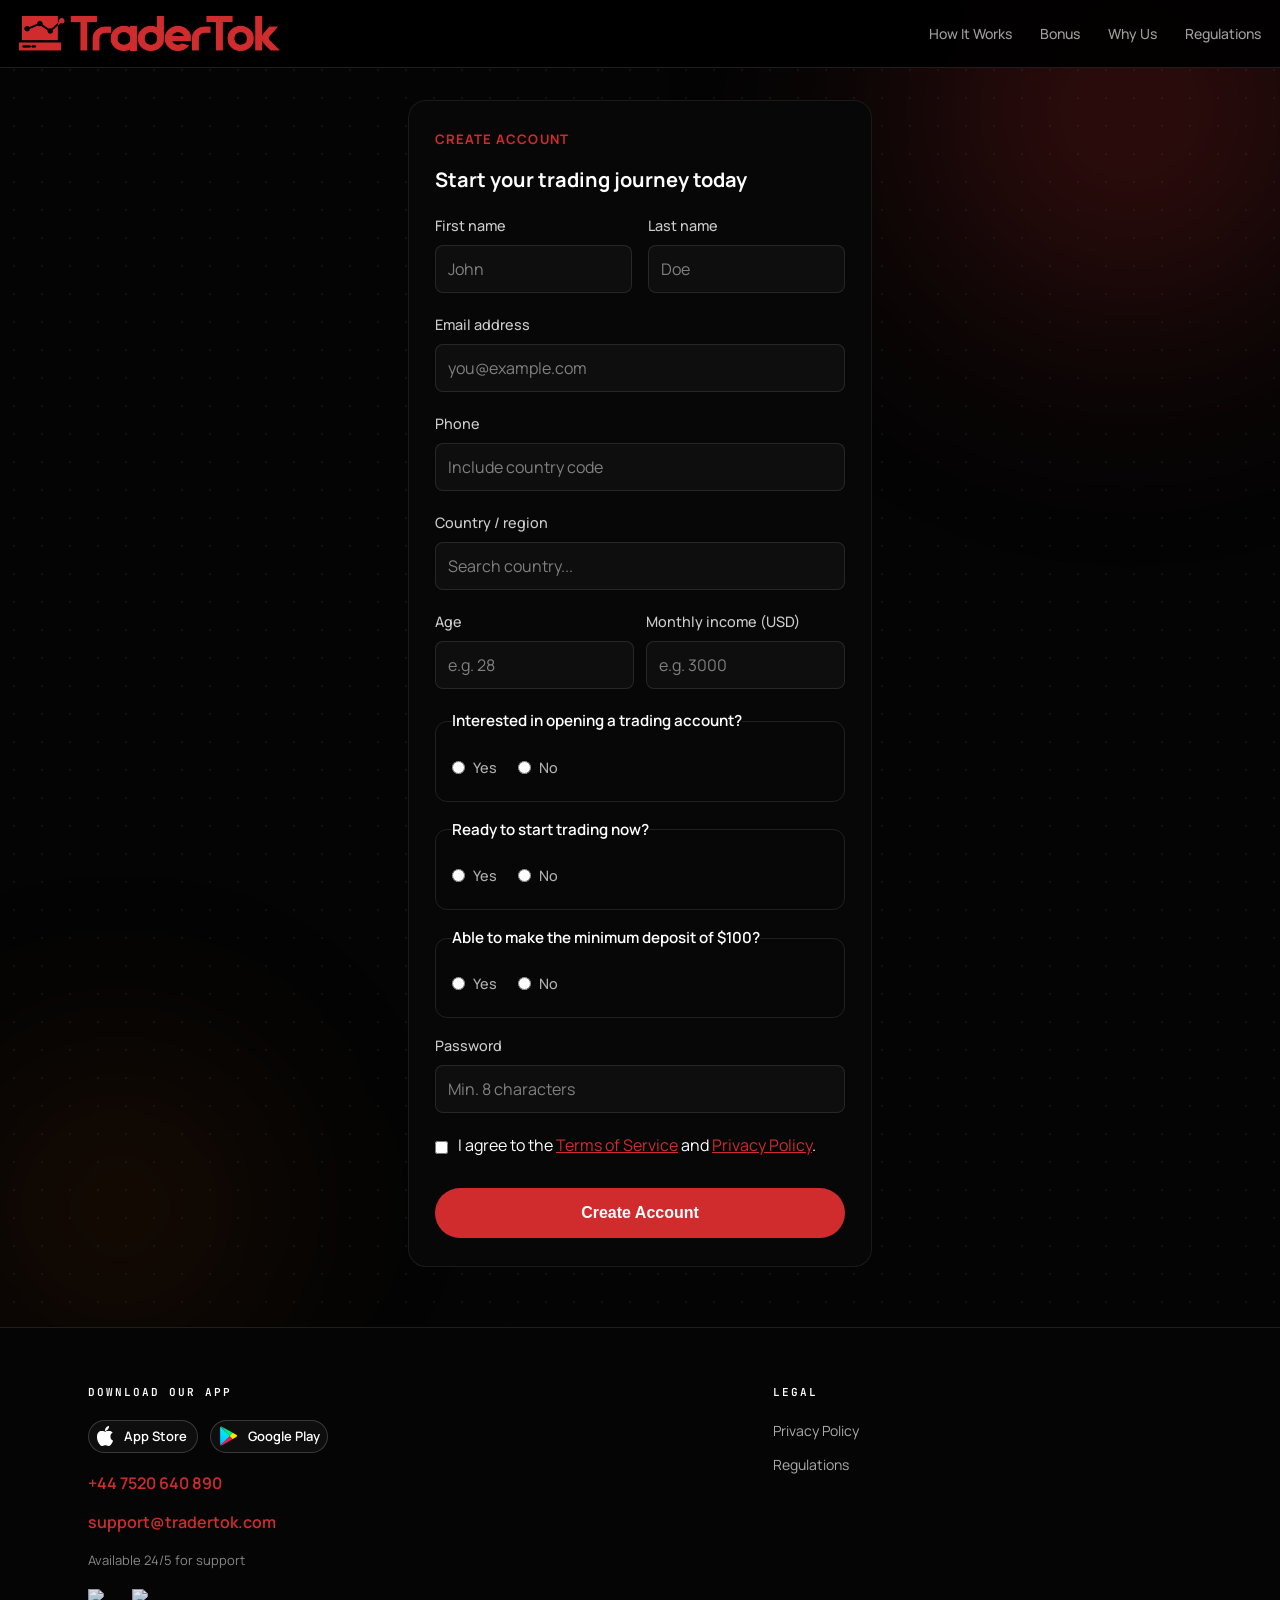
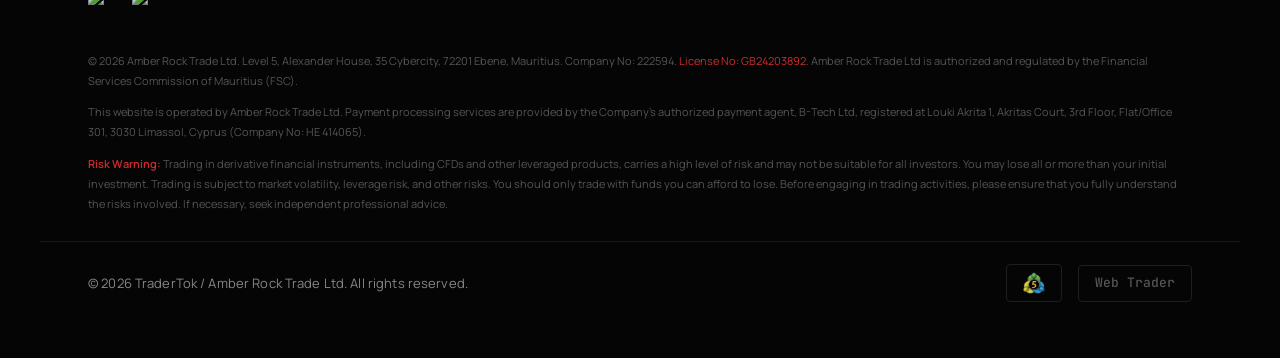
==== commit 89afabeb: "Update create-account.html and add create_acc.jpeg" ====
--- a/create-account.html
+++ b/create-account.html
@@ -118,6 +118,58 @@
     .qual-grid-2 { display:grid; grid-template-columns:1fr 1fr; gap:12px; }
     @media(max-width:480px){ .qual-grid-2 { grid-template-columns:1fr; } }
     </style>
+
+    <!-- Background design -->
+    <style>
+    .education-subpage.education-subpage--register {
+        position: relative;
+        overflow: hidden;
+        background-image:
+            linear-gradient(rgba(5,5,5,0.82) 0%, rgba(5,5,5,0.78) 100%),
+            url('./assets/images/create_acc.jpeg');
+        background-size: cover;
+        background-position: center;
+        background-repeat: no-repeat;
+    }
+    .section-bg-layer {
+        position: absolute;
+        inset: 0;
+        z-index: 0;
+        pointer-events: none;
+        overflow: hidden;
+    }
+    .section-bg-grid {
+        position: absolute;
+        inset: 0;
+        background-image: radial-gradient(rgba(255,255,255,0.05) 1px, transparent 1px);
+        background-size: 28px 28px;
+    }
+    .section-bg-orb {
+        position: absolute;
+        border-radius: 50%;
+        filter: blur(100px);
+    }
+    .ca-orb-a {
+        width: 700px; height: 700px;
+        top: -240px; right: -200px;
+        background: radial-gradient(circle, rgba(208,44,45,0.30) 0%, transparent 65%);
+    }
+    .ca-orb-b {
+        width: 440px; height: 440px;
+        bottom: -100px; left: -100px;
+        background: radial-gradient(circle, rgba(180,70,0,0.20) 0%, transparent 65%);
+    }
+    .education-subpage-content.education-subpage-content--register-page {
+        position: relative;
+        z-index: 1;
+    }
+    .registration-account-card {
+        background: rgba(8,8,8,0.96) !important;
+        backdrop-filter: blur(20px) !important;
+        -webkit-backdrop-filter: blur(20px) !important;
+        border: 1px solid rgba(255,255,255,0.08) !important;
+    }
+    </style>
 </head>
 <body>
 <noscript><iframe src="https://www.googletagmanager.com/ns.html?id=GTM-MFLLNNTD"
@@ -138,7 +190,15 @@
     </button>
 </nav>
 
-<section class="education-subpage-content" style="padding-top:100px; padding-bottom:60px;">
+<section class="education-subpage education-subpage--register">
+
+    <div class="section-bg-layer" aria-hidden="true">
+        <div class="section-bg-grid"></div>
+        <div class="section-bg-orb ca-orb-a"></div>
+        <div class="section-bg-orb ca-orb-b"></div>
+    </div>
+
+    <section class="education-subpage-content education-subpage-content--register-page" style="padding-top:100px; padding-bottom:60px;">
     <div class="container" style="max-width:560px;">
         <div class="registration-account-card">
             <div class="education-article-meta">Create Account</div>
@@ -235,6 +295,7 @@
             </form>
         </div>
     </div>
+    </section>
 </section>
 
 <footer id="lp-footer" class="site-footer">
